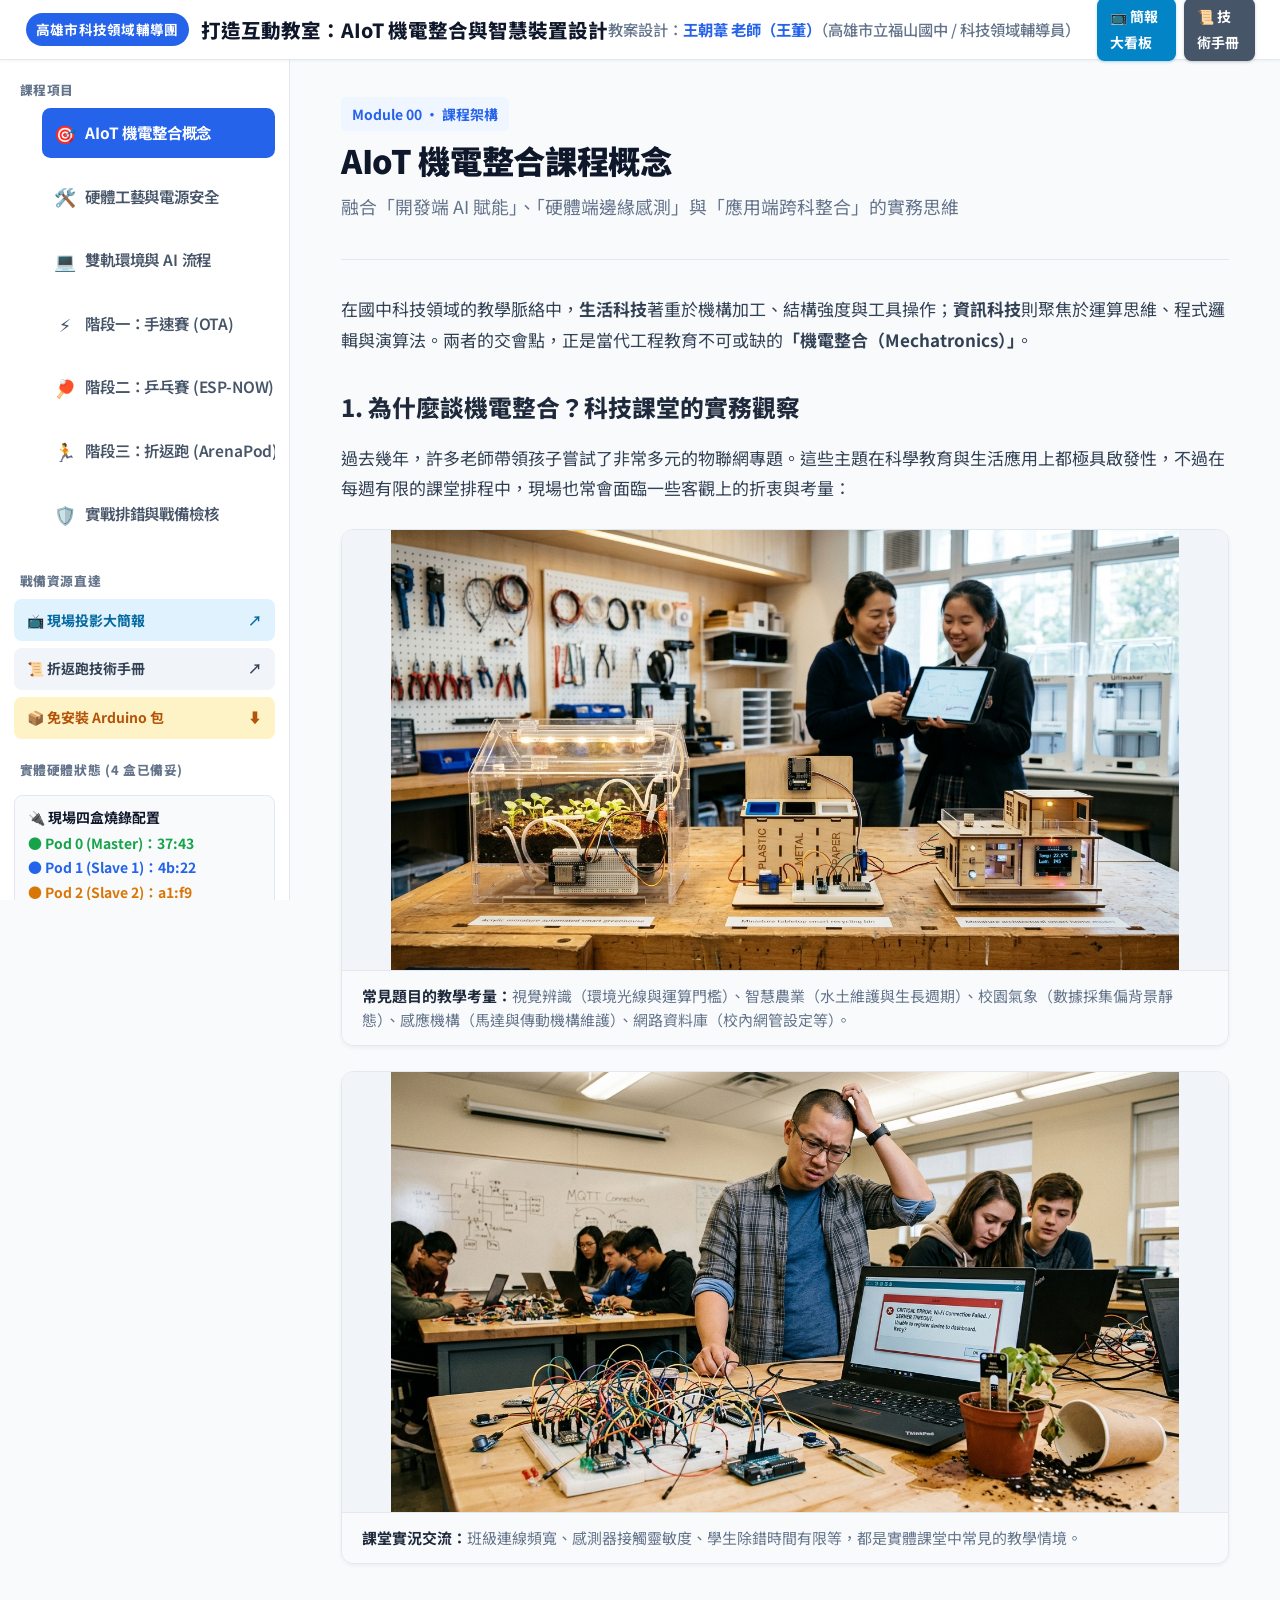
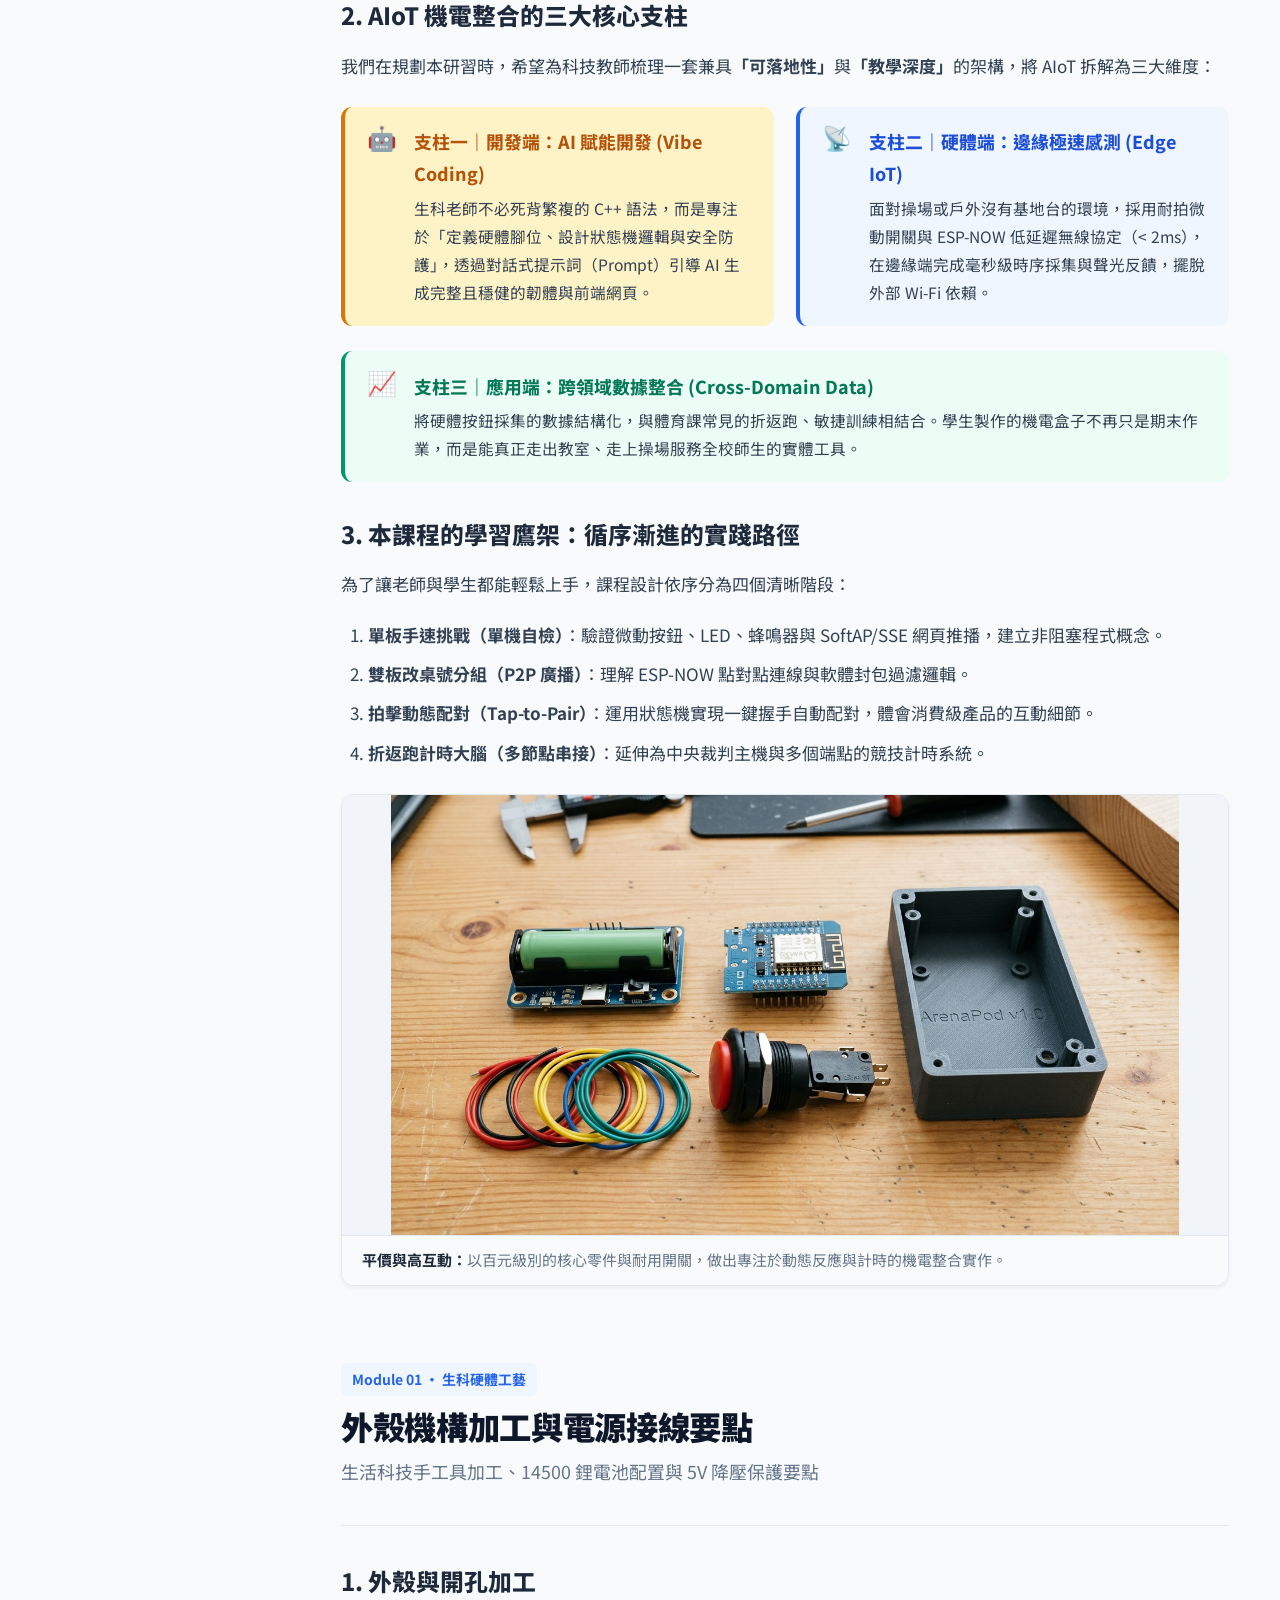
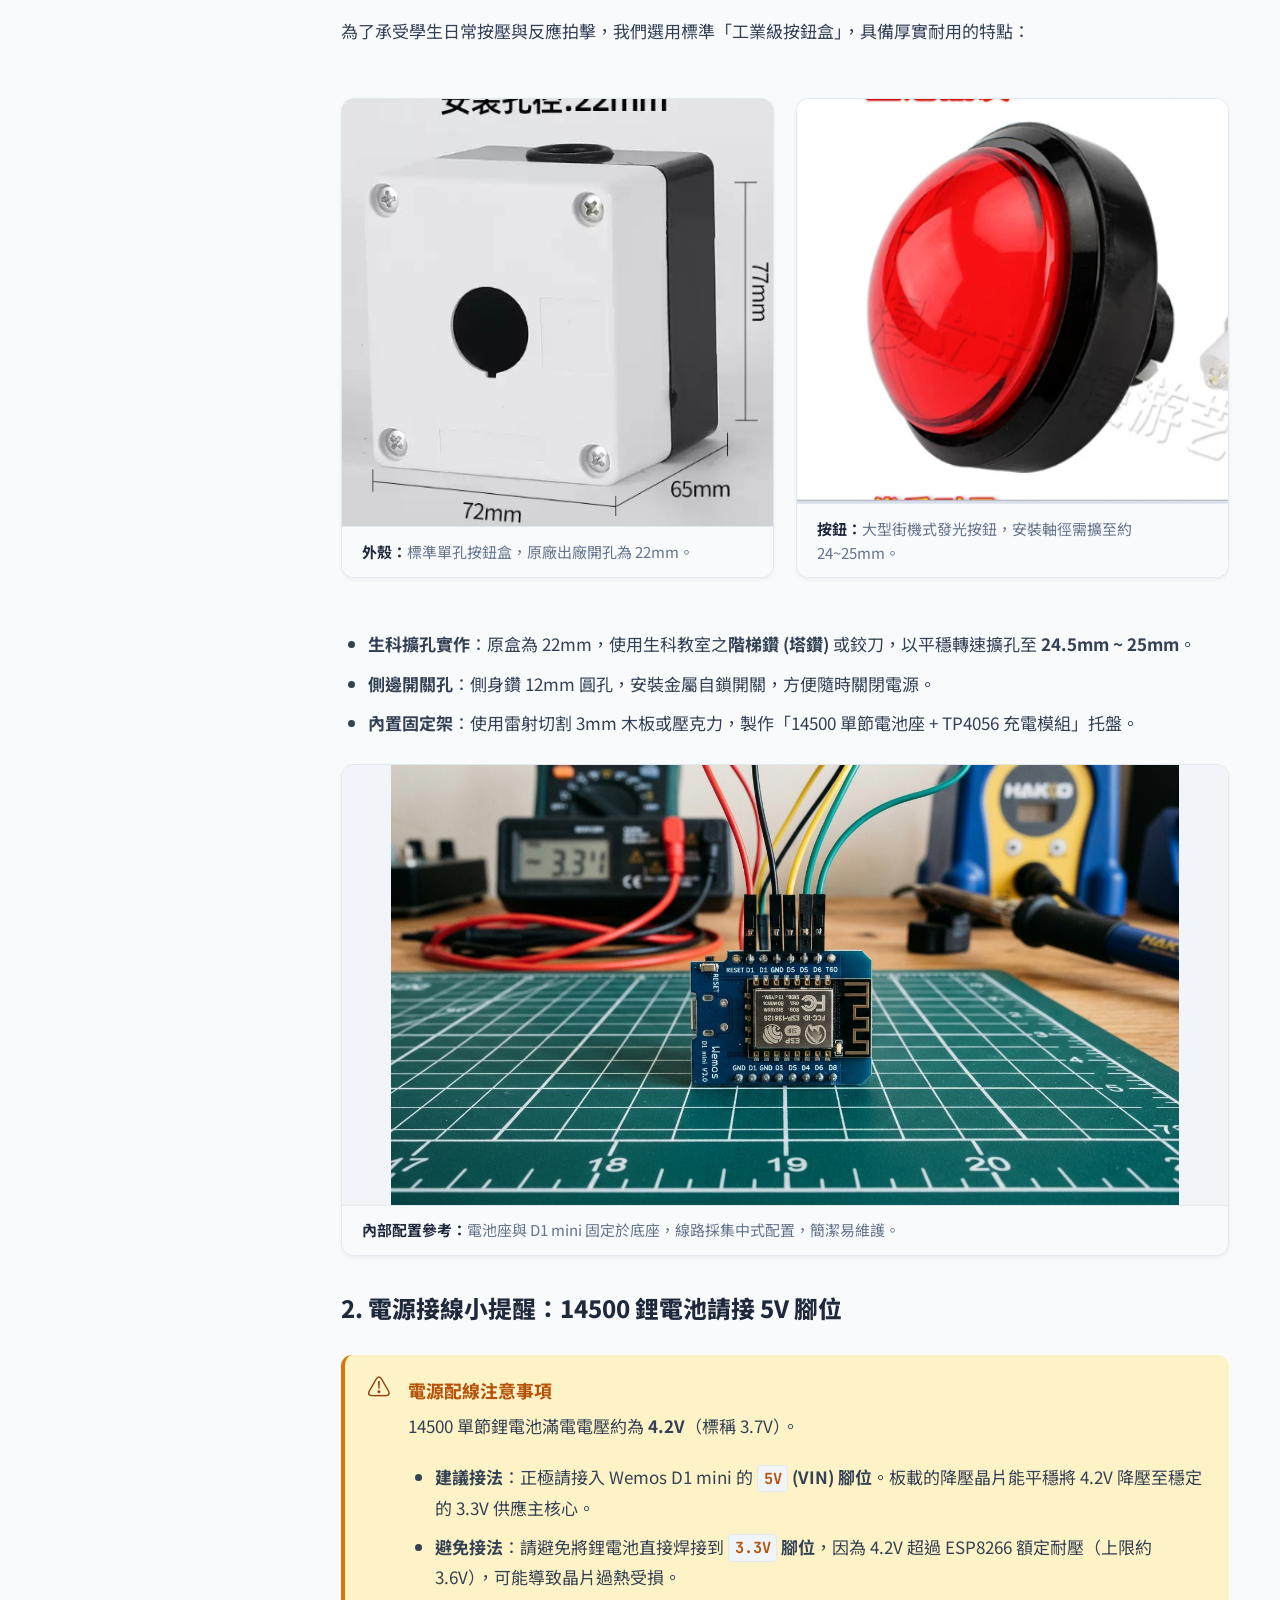
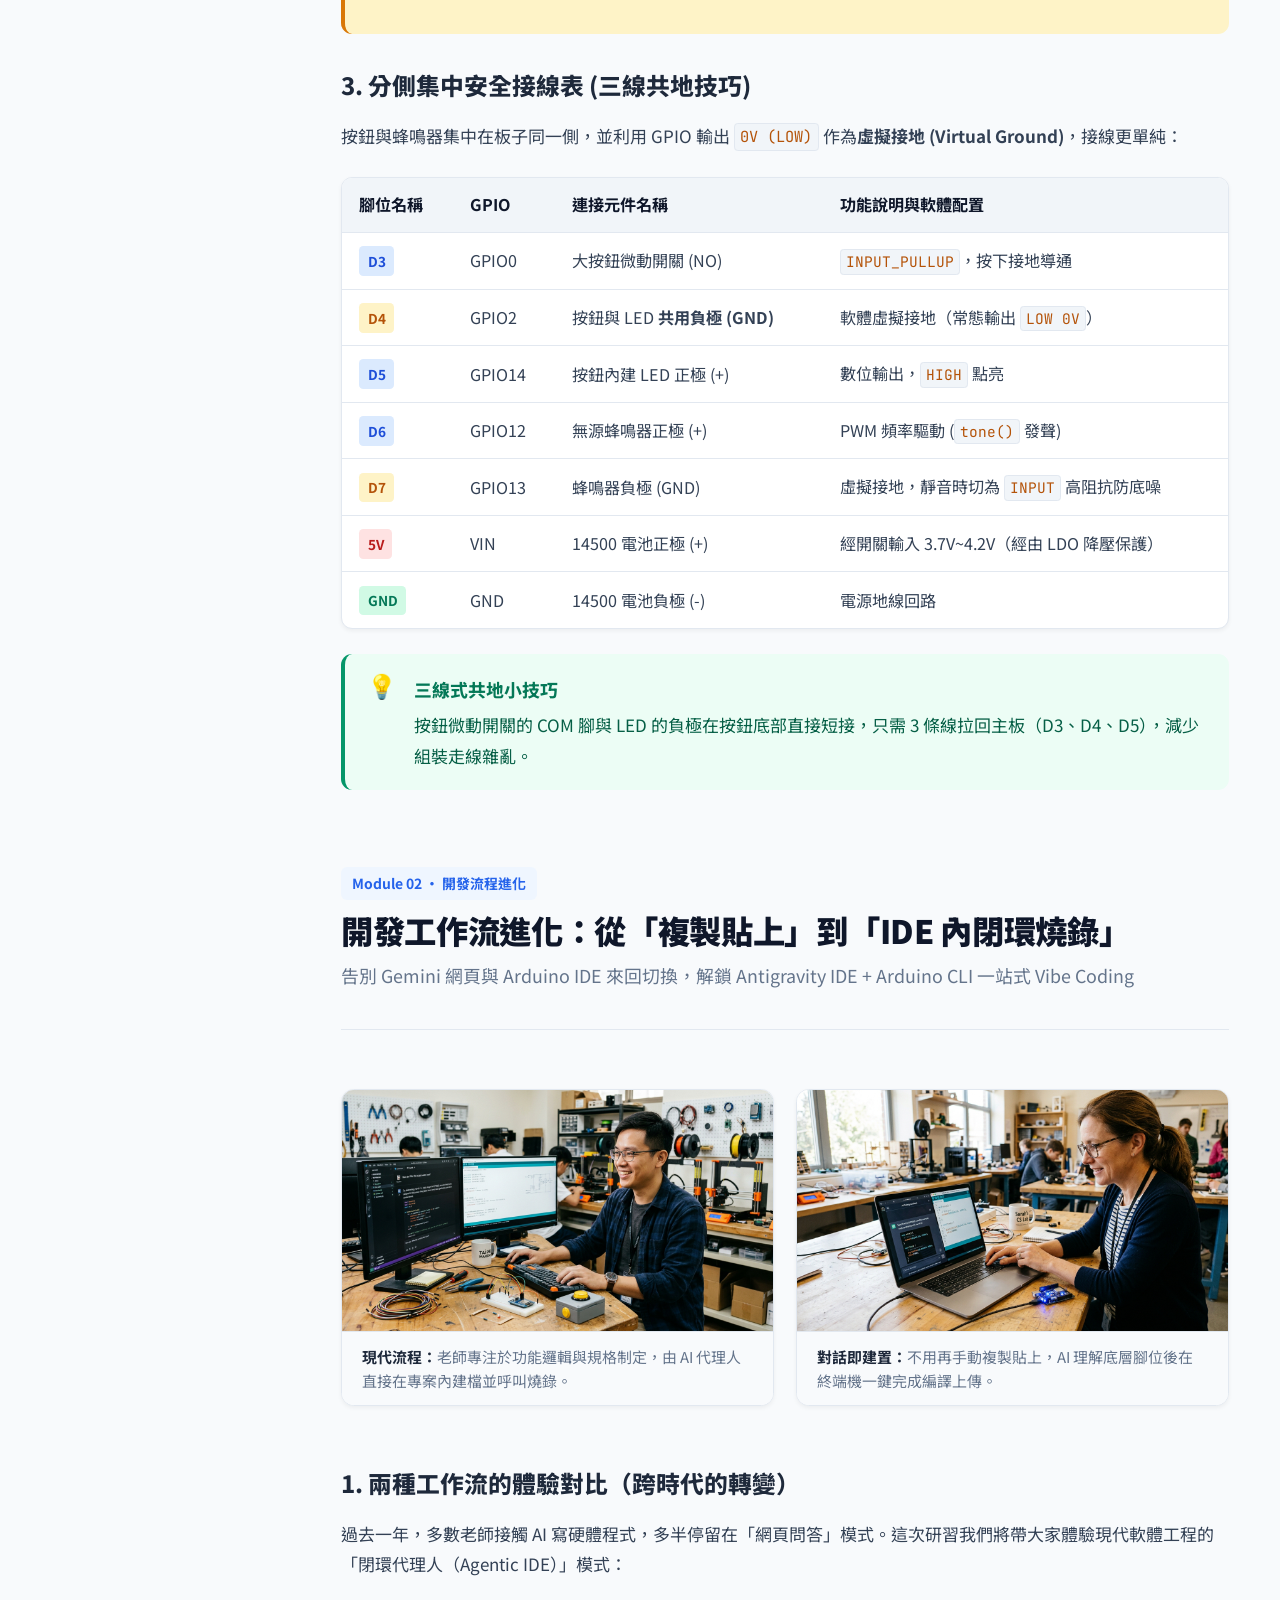
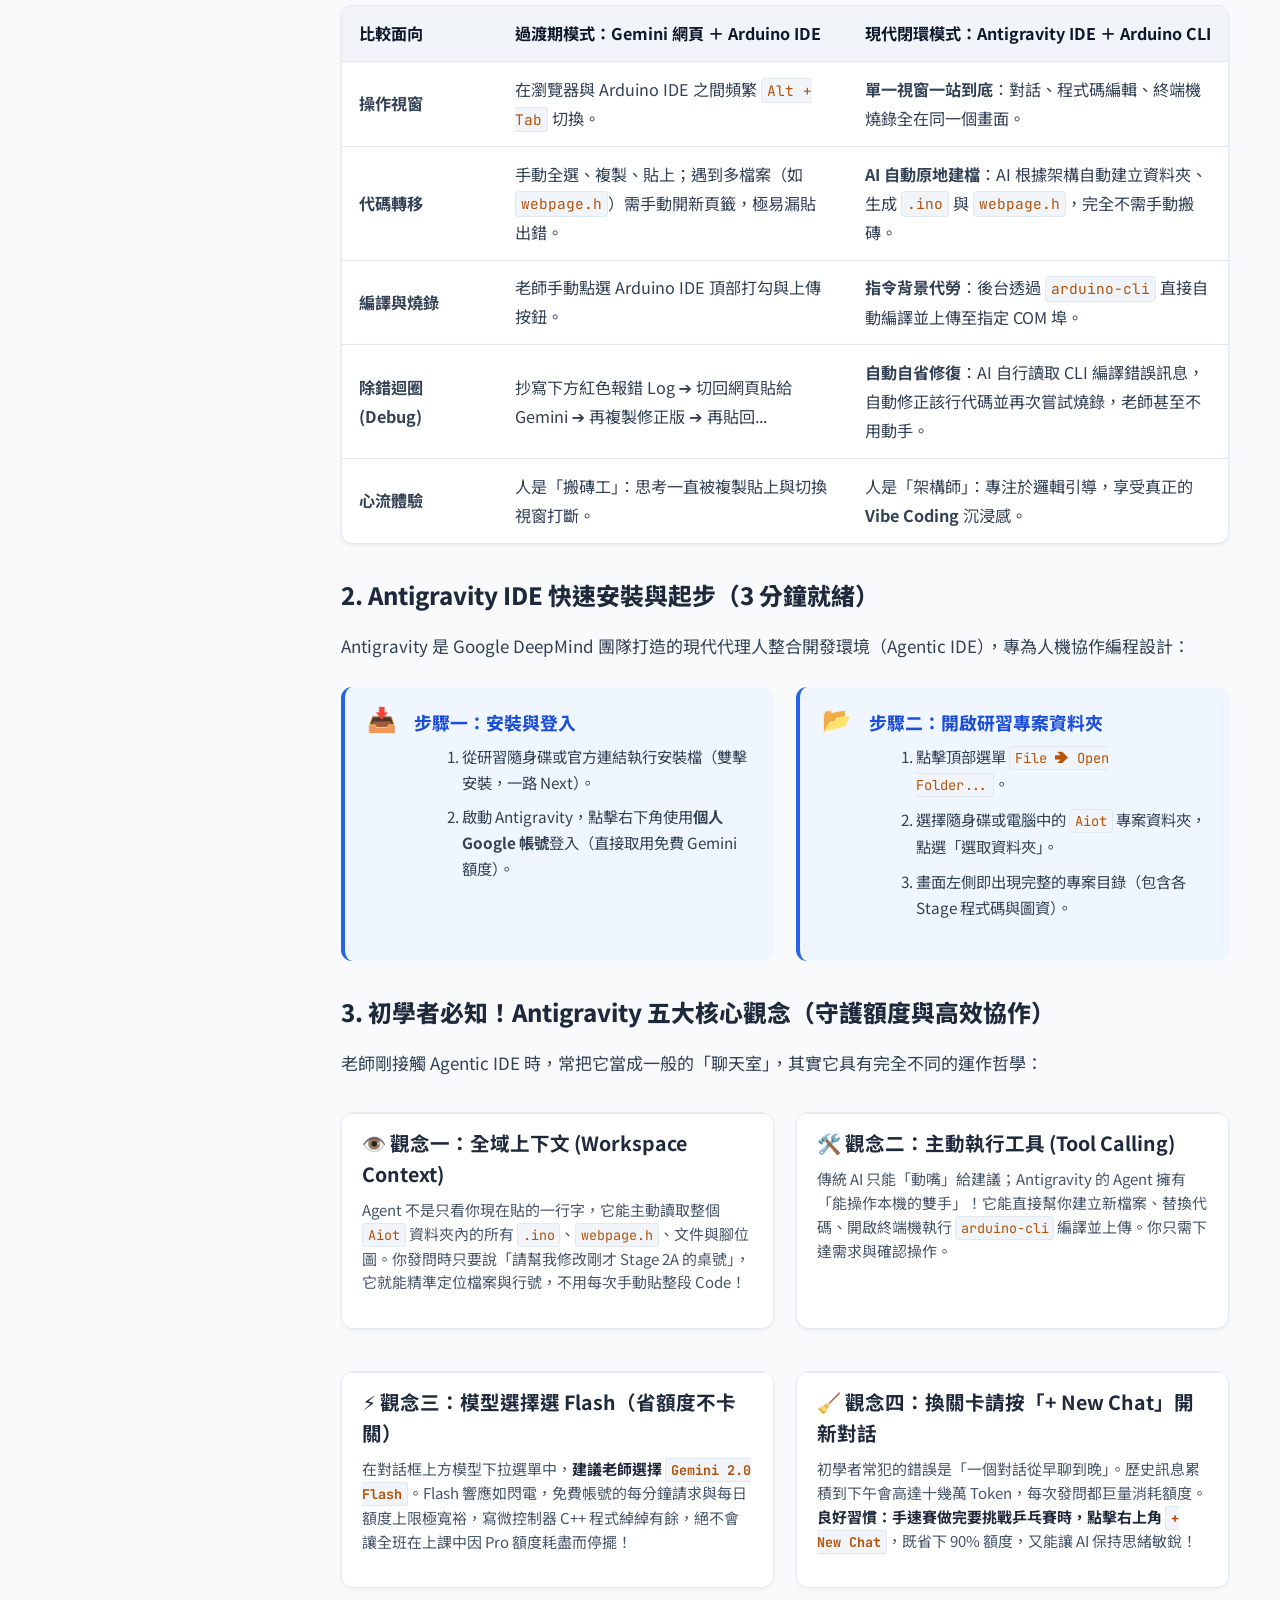
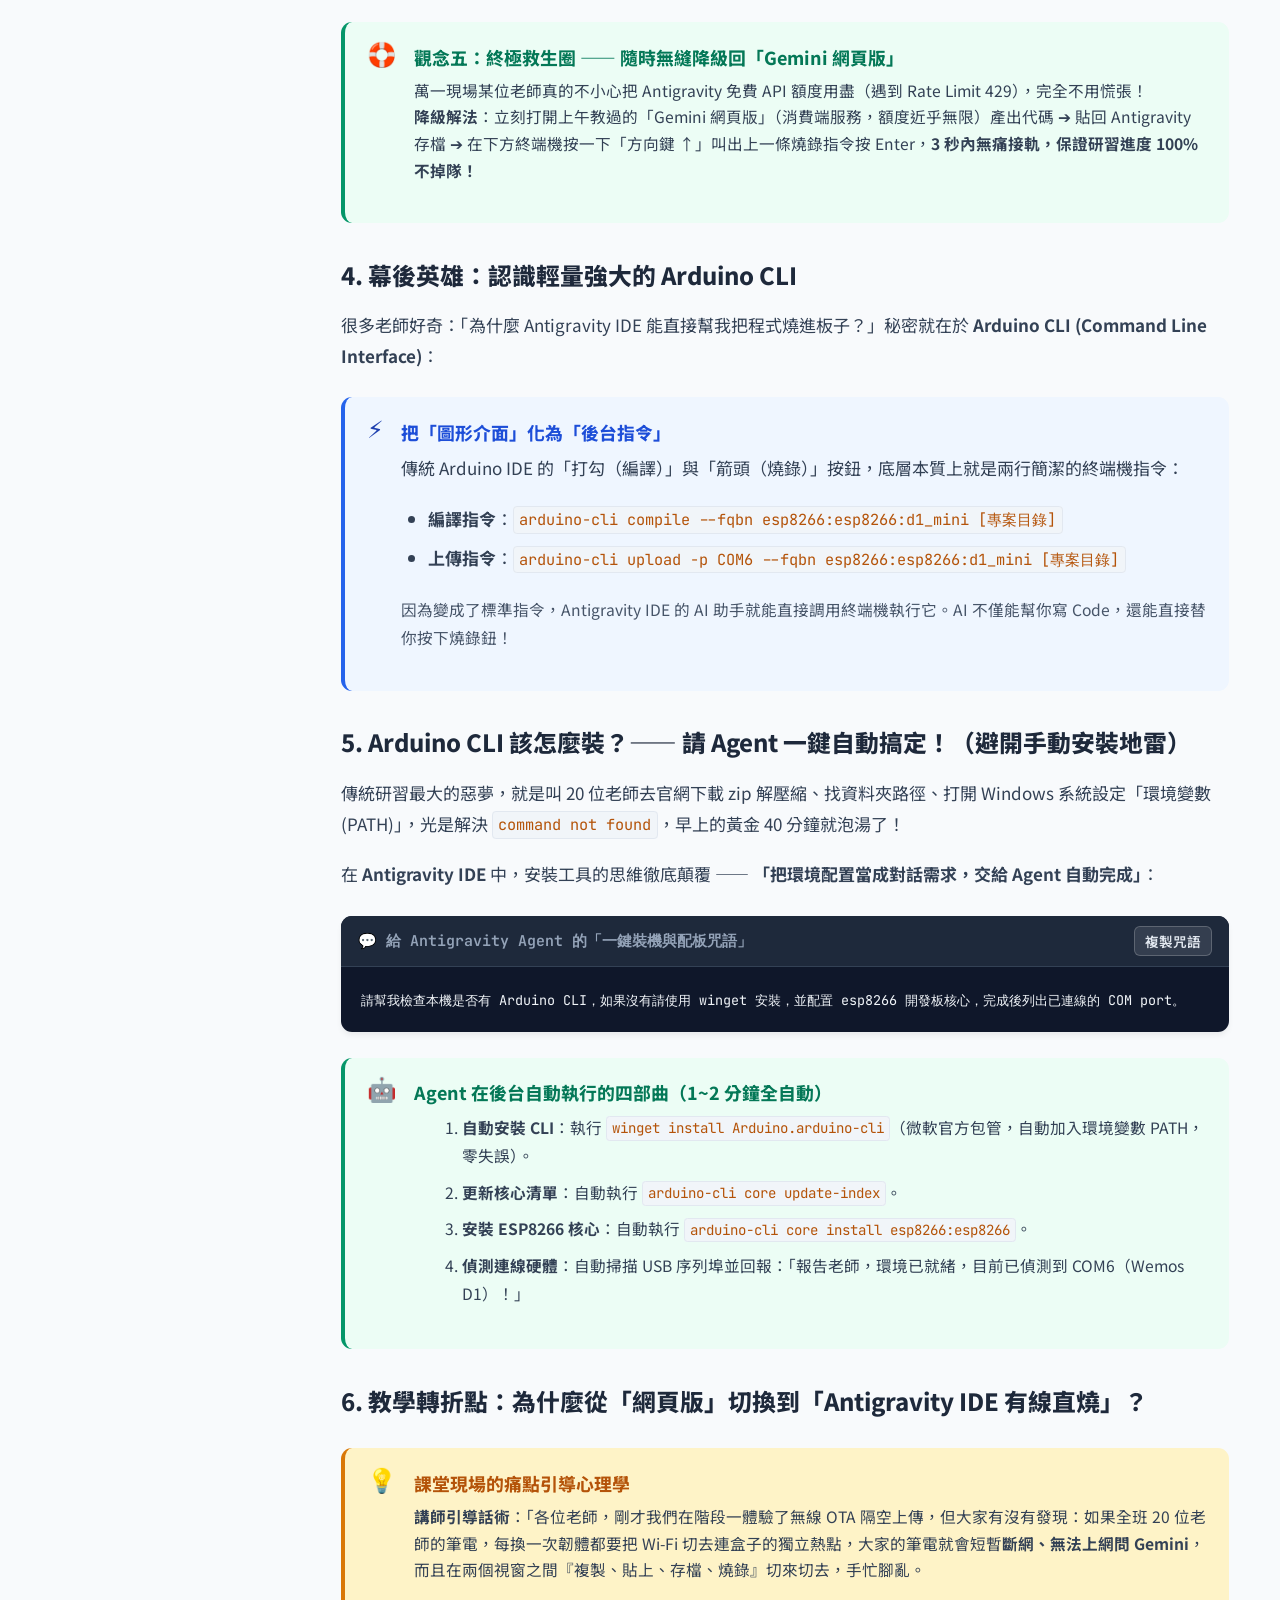
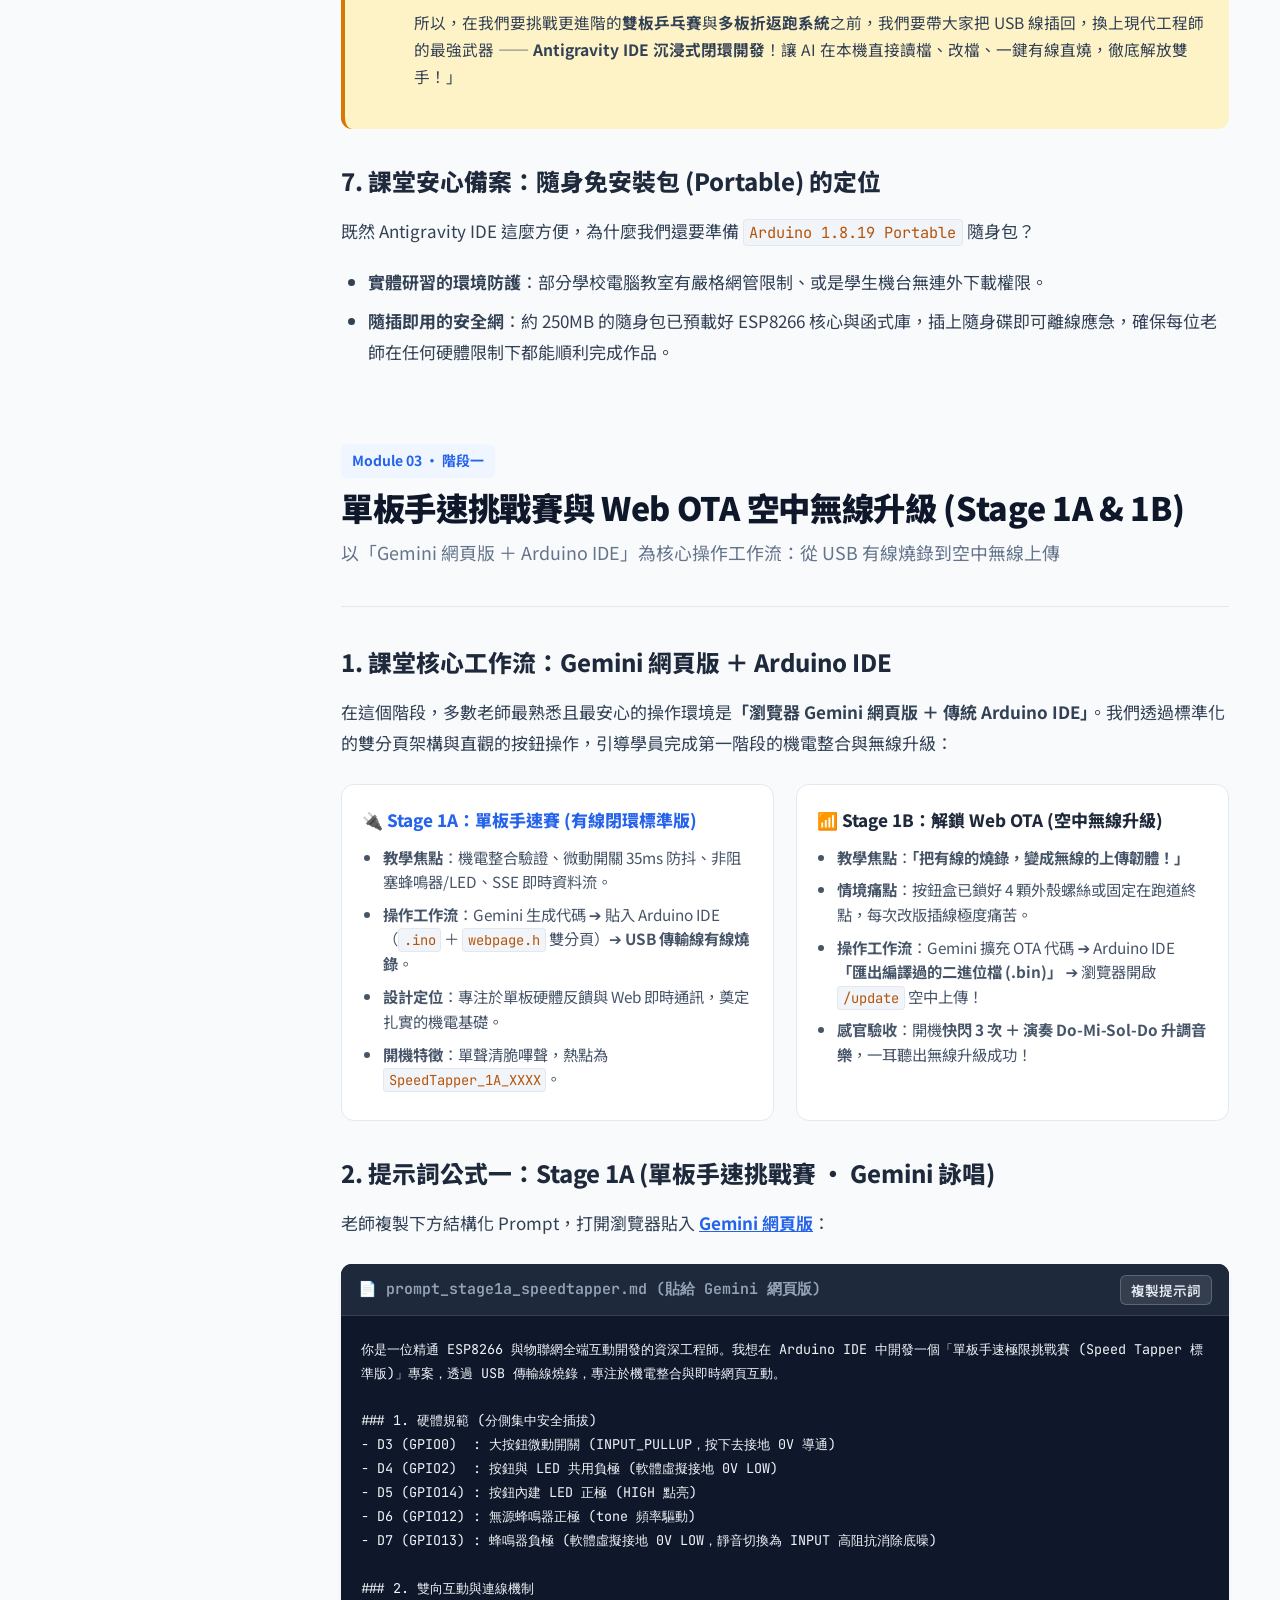
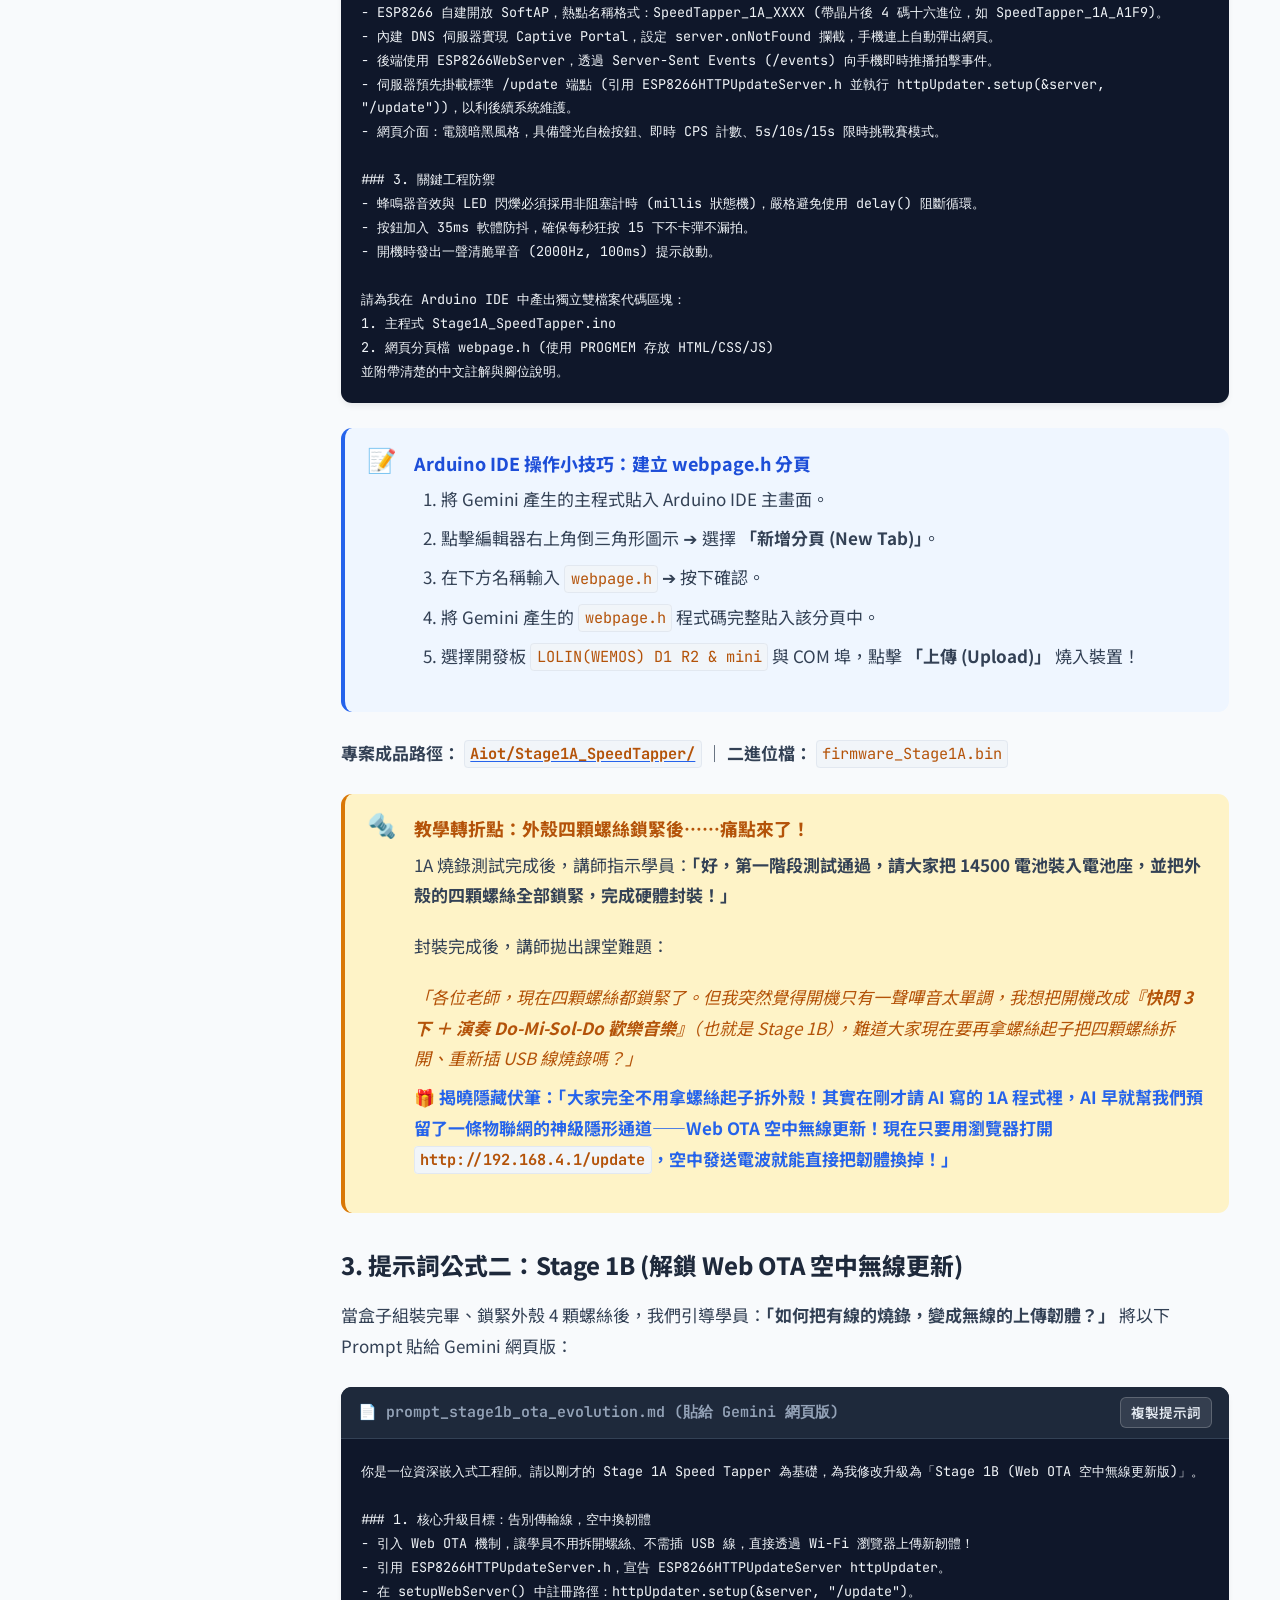
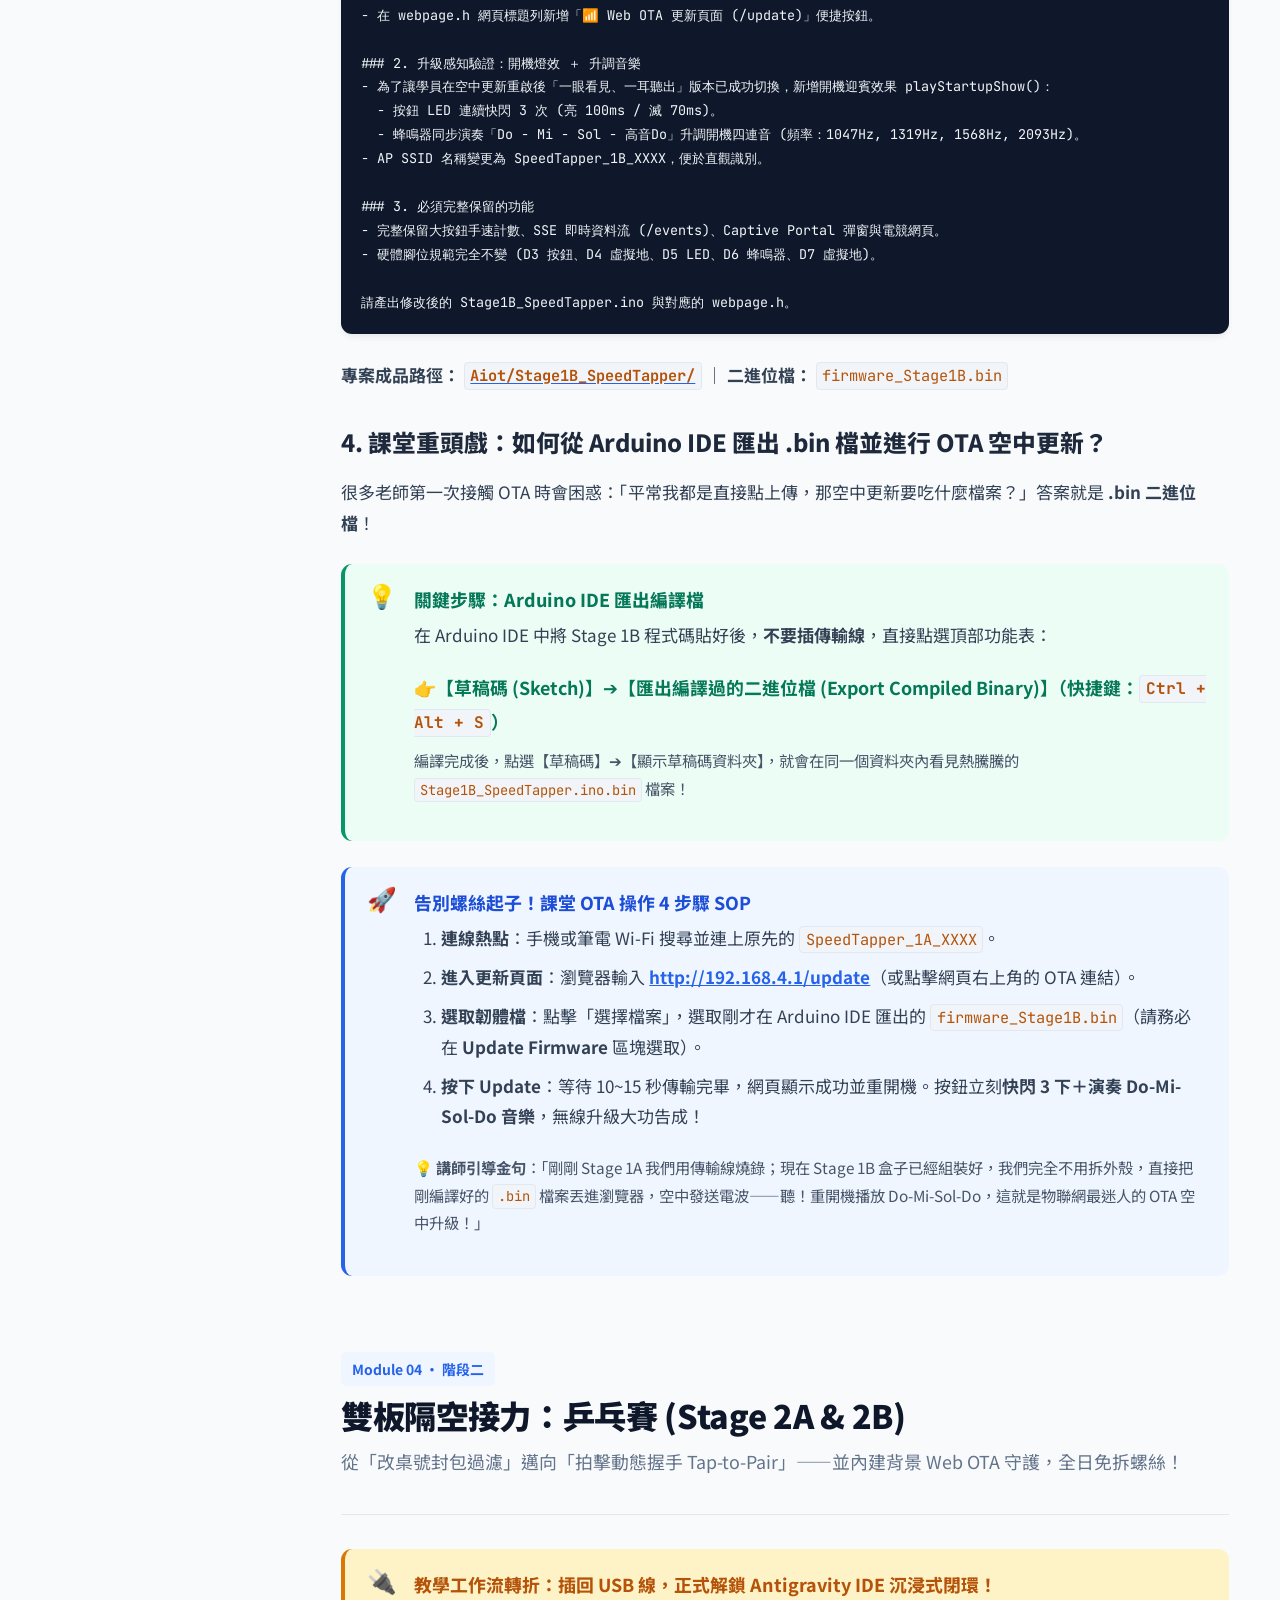
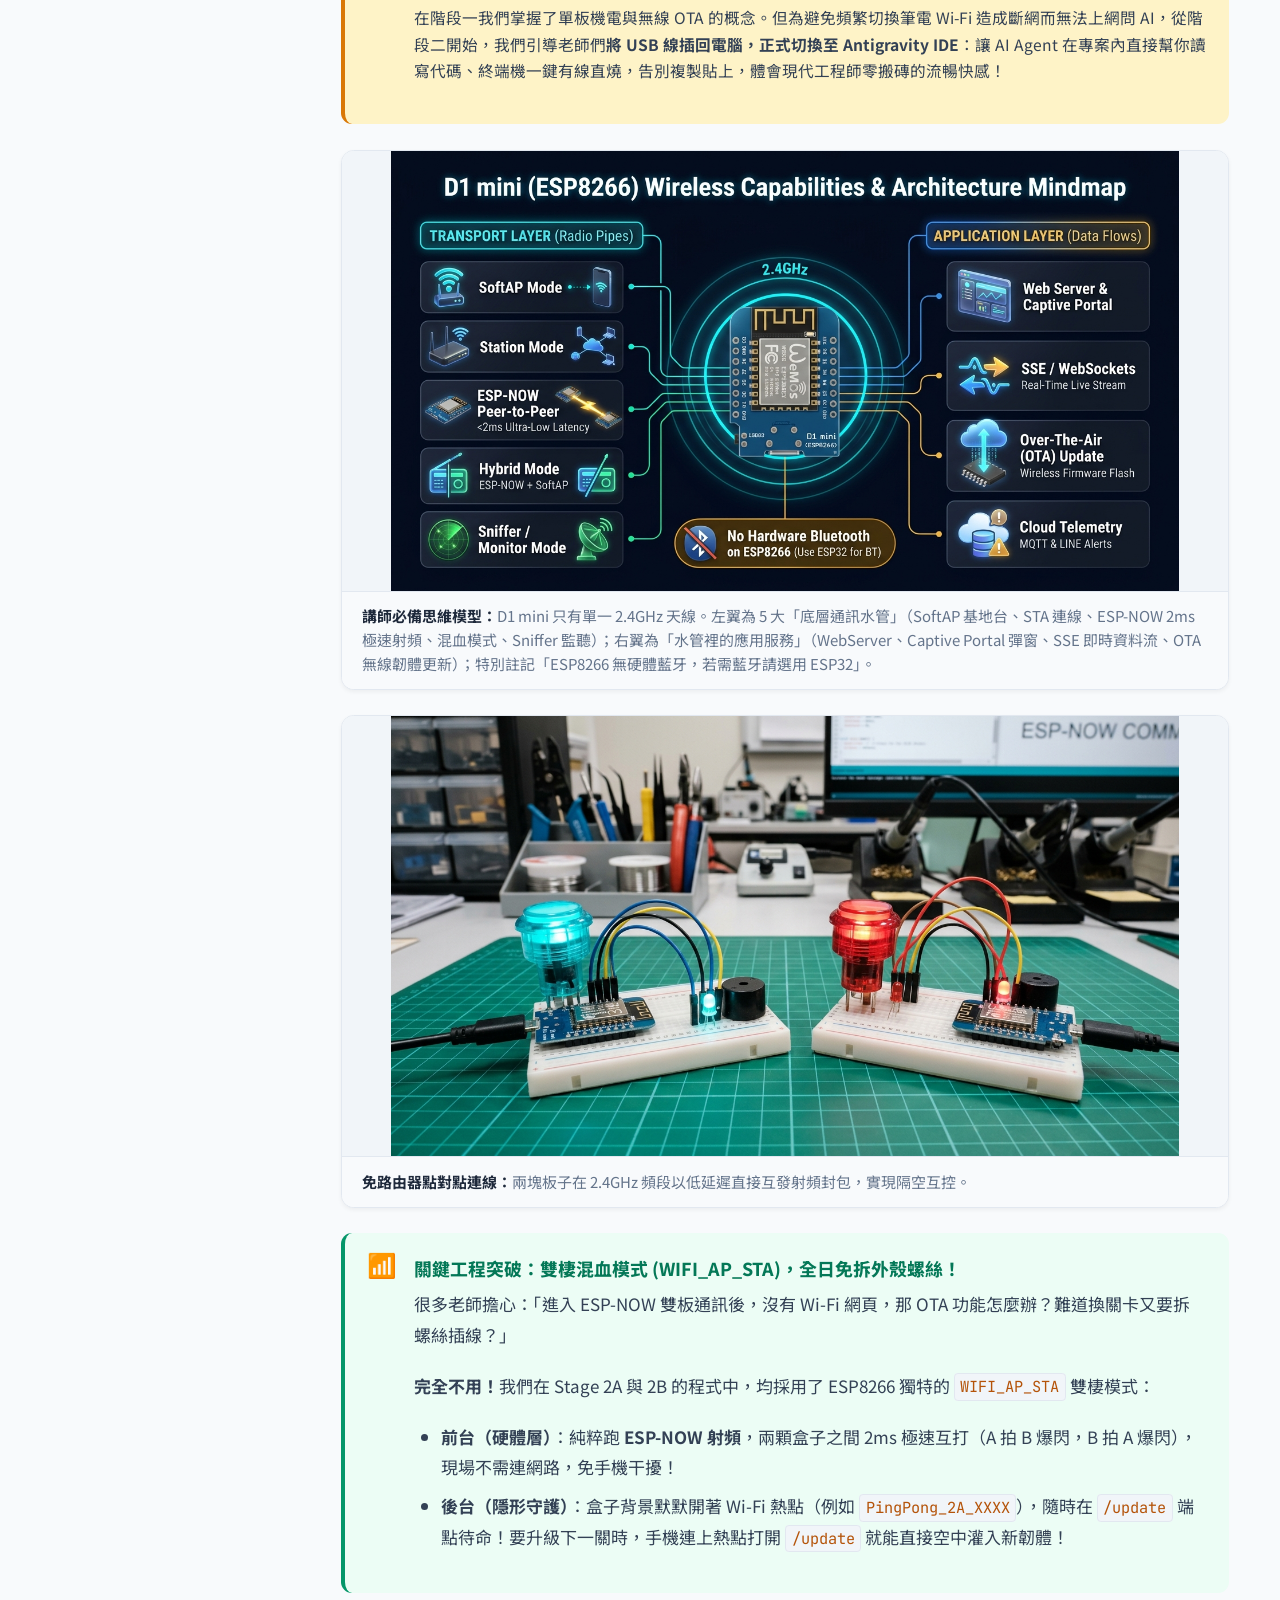
==== curriculum_guide.html @ 7dcfbd90 "feat: 打造互動教室 AIoT 智慧裝置設計全研習教案與 ArenaPod 體適能競技系統" ====
<!DOCTYPE html>
<html lang="zh-TW">

<head>
  <meta charset="UTF-8">
  <meta name="viewport" content="width=device-width, initial-scale=1.0">
  <title>打造互動教室：AIoT 機電整合與智慧裝置設計 —— 科技教師研習實作講義</title>
  <link rel="preconnect" href="https://fonts.googleapis.com">
  <link rel="preconnect" href="https://fonts.gstatic.com" crossorigin>
  <link
    href="https://fonts.googleapis.com/css2?family=Noto+Sans+TC:wght@400;500;700;900&family=JetBrains+Mono:wght@400;600;700&display=swap"
    rel="stylesheet">
  <style>
    :root {
      --primary: #2563eb;
      --primary-hover: #1d4ed8;
      --primary-light: #eff6ff;
      --accent: #d97706;
      --accent-light: #fef3c7;
      --danger: #dc2626;
      --danger-light: #fef2f2;
      --success: #059669;
      --success-light: #ecfdf5;
      --bg: #f8fafc;
      --sidebar-bg: #ffffff;
      --card-bg: #ffffff;
      --text: #1e293b;
      --text-muted: #64748b;
      --border: #e2e8f0;
      --code-bg: #0f172a;
      --code-text: #f1f5f9;
      --shadow: 0 2px 4px 0 rgb(0 0 0 / 0.05);
      --shadow-md: 0 4px 6px -1px rgb(0 0 0 / 0.07);
      --font-sans: 'Noto Sans TC', system-ui, -apple-system, sans-serif;
      --font-mono: 'JetBrains Mono', Consolas, monospace;
    }

    * {
      box-sizing: border-box;
      margin: 0;
      padding: 0;
    }

    html,
    body {
      width: 100%;
      overflow-x: hidden;
      /* 防止橫向溢出 */
      background-color: var(--bg);
      color: var(--text);
      font-family: var(--font-sans);
      line-height: 1.8;
      font-size: 17px;
      /* 舒適清晰，不壓迫 */
    }

    /* 頂部導覽列：永久置頂 */
    header {
      position: fixed;
      top: 0;
      left: 0;
      right: 0;
      height: 60px;
      z-index: 100;
      background: rgba(255, 255, 255, 0.98);
      backdrop-filter: blur(8px);
      border-bottom: 1px solid var(--border);
      display: flex;
      align-items: center;
      justify-content: space-between;
      padding: 0 1.5rem;
      box-shadow: 0 1px 3px rgba(0, 0, 0, 0.05);
    }

    .brand {
      display: flex;
      align-items: center;
      gap: 0.75rem;
    }

    .brand-badge {
      background: var(--primary);
      color: white;
      font-size: 0.8rem;
      font-weight: 700;
      padding: 0.25rem 0.6rem;
      border-radius: 9999px;
      letter-spacing: 0.02em;
      white-space: nowrap;
    }

    .brand-title {
      font-size: 1.15rem;
      font-weight: 800;
      color: #0f172a;
      white-space: nowrap;
    }

    .author-tag {
      font-size: 0.9rem;
      color: var(--text-muted);
      font-weight: 500;
      white-space: nowrap;
    }

    .author-tag strong {
      color: var(--primary);
    }

    /* 主架構版型：標準雙欄結構 */
    .layout-container {
      width: 100%;
      min-height: 100vh;
    }

    /* 左側側邊欄：加寬至 290px，精簡字距，薄型滾動條，文字不截斷不換行 */
    aside.sidebar {
      position: fixed;
      top: 60px;
      left: 0;
      bottom: 0;
      width: 290px;
      overflow-y: auto;
      background: var(--sidebar-bg);
      border-right: 1px solid var(--border);
      padding: 1.1rem 0.85rem;
      z-index: 90;
      scrollbar-width: thin;
      scrollbar-color: rgba(148, 163, 184, 0.4) transparent;
    }

    aside.sidebar::-webkit-scrollbar {
      width: 5px;
    }

    aside.sidebar::-webkit-scrollbar-track {
      background: transparent;
    }

    aside.sidebar::-webkit-scrollbar-thumb {
      background: rgba(148, 163, 184, 0.35);
      border-radius: 4px;
    }

    aside.sidebar::-webkit-scrollbar-thumb:hover {
      background: rgba(100, 116, 139, 0.6);
    }

    .sidebar-section-title {
      font-size: 0.75rem;
      font-weight: 800;
      text-transform: uppercase;
      letter-spacing: 0.05em;
      color: var(--text-muted);
      margin: 1.1rem 0 0.35rem 0.3rem;
    }

    .sidebar-section-title:first-child {
      margin-top: 0;
    }

    .nav-list {
      list-style: none;
      display: flex;
      flex-direction: column;
      gap: 0.25rem;
    }

    .nav-item a {
      display: flex;
      align-items: center;
      gap: 0.55rem;
      padding: 0.55rem 0.75rem;
      border-radius: 0.5rem;
      text-decoration: none;
      color: #475569;
      font-size: 0.91rem;
      font-weight: 600;
      transition: all 0.15s ease;
      white-space: nowrap;
      overflow: hidden;
      text-overflow: ellipsis;
      letter-spacing: -0.01em;
    }

    .nav-item a:hover {
      background-color: var(--primary-light);
      color: var(--primary);
    }

    .nav-item a.active {
      background: var(--primary);
      color: #ffffff;
      font-weight: 700;
    }

    .nav-icon {
      font-size: 1.05rem;
      width: 1.25rem;
      text-align: center;
      flex-shrink: 0;
    }

    .status-box {
      margin-top: 0.75rem;
      padding: 0.65rem 0.75rem;
      background: #f8fafc;
      border-radius: 0.5rem;
      border: 1px solid var(--border);
      font-size: 0.82rem;
      line-height: 1.5;
    }

    .status-title {
      font-weight: 700;
      color: #0f172a;
      margin-bottom: 0.3rem;
      font-size: 0.82rem;
    }

    .status-row {
      display: flex;
      align-items: center;
      gap: 0.4rem;
      white-space: nowrap;
      margin-bottom: 0.2rem;
    }

    /* 右側主文章區：依左欄寬度位移，獨立隨頁面捲動 */
    main.content-area {
      margin-left: 290px;
      margin-top: 60px;
      min-width: 0;
      /* 關鍵：阻止 flex 子項或圖片溢出 */
      padding: 2.2rem 3rem 6rem;
      max-width: 1200px;
    }

    section.content-module {
      margin-bottom: 4.5rem;
      scroll-margin-top: 80px;
    }

    .module-header {
      border-bottom: 1px solid var(--border);
      padding-bottom: 1rem;
      margin-bottom: 2rem;
    }

    .module-tag {
      display: inline-block;
      font-size: 0.82rem;
      font-weight: 700;
      color: var(--primary);
      background: var(--primary-light);
      padding: 0.25rem 0.65rem;
      border-radius: 0.35rem;
      margin-bottom: 0.5rem;
    }

    .module-title {
      font-size: 1.9rem;
      font-weight: 900;
      color: #0f172a;
      letter-spacing: -0.01em;
      line-height: 1.35;
    }

    .module-subtitle {
      font-size: 1.05rem;
      color: var(--text-muted);
      margin-top: 0.4rem;
    }

    /* 內文排版風格 */
    h3 {
      font-size: 1.4rem;
      font-weight: 800;
      color: #1e293b;
      margin: 1.8rem 0 0.8rem;
      display: flex;
      align-items: center;
      gap: 0.5rem;
    }

    h4 {
      font-size: 1.15rem;
      font-weight: 700;
      color: #334155;
      margin: 1.4rem 0 0.6rem;
    }

    p {
      margin-bottom: 1.2rem;
      color: #334155;
      line-height: 1.8;
    }

    ul,
    ol {
      margin-bottom: 1.3rem;
      padding-left: 1.6rem;
      color: #334155;
    }

    li {
      margin-bottom: 0.5rem;
    }

    /* 圖卡排版：圖與容器緊密收斂，防止橫向超出 */
    .figure-card {
      background: var(--card-bg);
      border: 1px solid var(--border);
      border-radius: 0.75rem;
      overflow: hidden;
      margin: 1.5rem 0;
      box-shadow: var(--shadow);
      max-width: 100%;
    }

    .figure-card img {
      width: 100%;
      max-width: 100%;
      height: auto;
      display: block;
      object-fit: contain;
      max-height: 440px;
      background: #f1f5f9;
    }

    .figure-caption {
      padding: 0.75rem 1.2rem;
      background: #f8fafc;
      border-top: 1px solid var(--border);
      font-size: 0.88rem;
      color: var(--text-muted);
      line-height: 1.6;
    }

    .figure-caption strong {
      color: var(--text);
    }

    /* 雙欄圖網格：自適應換行 */
    .grid-2 {
      display: grid;
      grid-template-columns: repeat(auto-fit, minmax(280px, 1fr));
      gap: 1.25rem;
      margin: 1.5rem 0;
      width: 100%;
    }

    /* 提示訊息框 */
    .callout {
      border-radius: 0.65rem;
      padding: 1.1rem 1.3rem;
      margin: 1.5rem 0;
      display: flex;
      gap: 1rem;
      align-items: flex-start;
      border-left: 4px solid;
      max-width: 100%;
    }

    .callout-icon {
      font-size: 1.4rem;
      line-height: 1;
      flex-shrink: 0;
    }

    .callout-body {
      flex: 1;
      min-width: 0;
    }

    .callout-title {
      font-weight: 750;
      font-size: 1.05rem;
      margin-bottom: 0.3rem;
    }

    .callout-danger {
      background: var(--danger-light);
      border-color: var(--danger);
      color: #991b1b;
    }

    .callout-danger .callout-title {
      color: #b91c1c;
    }

    .callout-warning {
      background: var(--accent-light);
      border-color: var(--accent);
      color: #92400e;
    }

    .callout-warning .callout-title {
      color: #b45309;
    }

    .callout-info {
      background: var(--primary-light);
      border-color: var(--primary);
      color: #1e40af;
    }

    .callout-info .callout-title {
      color: #1d4ed8;
    }

    .callout-success {
      background: var(--success-light);
      border-color: var(--success);
      color: #065f46;
    }

    .callout-success .callout-title {
      color: #047857;
    }

    /* 表格：容器自帶滾動與邊框限制 */
    .table-container {
      width: 100%;
      max-width: 100%;
      overflow-x: auto;
      margin: 1.5rem 0;
      border-radius: 0.65rem;
      border: 1px solid var(--border);
      background: #ffffff;
      box-shadow: var(--shadow);
    }

    table {
      width: 100%;
      border-collapse: collapse;
      text-align: left;
      font-size: 0.95rem;
    }

    th {
      background: #f1f5f9;
      color: #0f172a;
      font-weight: 700;
      padding: 0.75rem 1rem;
      border-bottom: 1px solid var(--border);
      white-space: nowrap;
    }

    td {
      padding: 0.75rem 1rem;
      border-bottom: 1px solid var(--border);
      color: #334155;
    }

    tr:last-child td {
      border-bottom: none;
    }

    tr:hover td {
      background: #f8fafc;
    }

    /* 程式碼卡片：pre 自動換行防爆框 */
    .code-card {
      background: var(--code-bg);
      border-radius: 0.65rem;
      overflow: hidden;
      margin: 1.5rem 0;
      max-width: 100%;
      box-shadow: var(--shadow-md);
    }

    .code-header {
      background: #1e293b;
      padding: 0.6rem 1rem;
      display: flex;
      align-items: center;
      justify-content: space-between;
      border-bottom: 1px solid #334155;
    }

    .code-title {
      font-family: var(--font-mono);
      font-size: 0.88rem;
      color: #94a3b8;
      font-weight: 600;
      display: flex;
      align-items: center;
      gap: 0.4rem;
    }

    .copy-btn {
      background: rgba(255, 255, 255, 0.1);
      border: 1px solid rgba(255, 255, 255, 0.2);
      color: #e2e8f0;
      font-size: 0.8rem;
      padding: 0.25rem 0.6rem;
      border-radius: 0.35rem;
      cursor: pointer;
      font-family: var(--font-sans);
      font-weight: 600;
      transition: all 0.15s;
    }

    .copy-btn:hover {
      background: var(--primary);
      border-color: var(--primary);
    }

    pre {
      padding: 1.2rem;
      max-width: 100%;
      overflow-x: auto;
      white-space: pre-wrap;
      /* 關鍵：提示詞長文本自動換行，不撐破版面 */
      word-break: break-word;
      /* 長單詞自動折行 */
      font-family: var(--font-mono);
      font-size: 0.88rem;
      line-height: 1.6;
      color: var(--code-text);
    }

    code {
      font-family: var(--font-mono);
      font-size: 0.9em;
      background: #f1f5f9;
      color: #b45309;
      padding: 0.15em 0.35em;
      border-radius: 0.25em;
      border: 1px solid #e2e8f0;
    }

    pre code {
      background: transparent;
      color: inherit;
      padding: 0;
      border: none;
    }

    .badge {
      display: inline-block;
      padding: 0.15rem 0.5rem;
      border-radius: 0.25rem;
      font-size: 0.8rem;
      font-weight: 700;
      margin-right: 0.3rem;
    }

    .badge-primary {
      background: #dbeafe;
      color: #1d4ed8;
    }

    .badge-warning {
      background: #fef3c7;
      color: #b45309;
    }

    .badge-success {
      background: #d1fae5;
      color: #047857;
    }

    .badge-danger {
      background: #fee2e2;
      color: #b91c1c;
    }

    footer {
      margin-left: 290px;
      border-top: 1px solid var(--border);
      background: #ffffff;
      padding: 2rem;
      text-align: center;
      color: var(--text-muted);
      font-size: 0.92rem;
    }

    /* 螢幕拖拉縮小或視窗切半時，左側選單依然永久存在（絕不消失，維持雙欄） */
    @media (max-width: 1024px) {
      aside.sidebar {
        width: 230px;
        padding: 1rem 0.5rem;
      }

      .nav-item a {
        font-size: 0.83rem;
        padding: 0.45rem 0.5rem;
        gap: 0.35rem;
      }

      main.content-area {
        margin-left: 230px;
        padding: 1.5rem 1.8rem 4rem;
      }

      footer {
        margin-left: 230px;
      }

      .brand-title {
        font-size: 1rem;
      }

      .brand-badge {
        font-size: 0.72rem;
      }

      .author-tag {
        font-size: 0.78rem;
      }
    }

    @media (max-width: 680px) {
      header {
        padding: 0 0.8rem;
      }

      .brand-badge,
      .author-tag {
        display: none;
        /* 超窄螢幕只留大標題，釋放頂部空間 */
      }

      aside.sidebar {
        width: 58px;
        padding: 0.8rem 0.25rem;
      }

      .sidebar-section-title,
      .status-box {
        display: none;
      }

      .nav-item a {
        justify-content: center;
        padding: 0.6rem 0;
        font-size: 0;
        /* 隱藏文字，只留圖標快捷按鈕 */
      }

      .nav-icon {
        font-size: 1.35rem;
        width: auto;
      }

      main.content-area {
        margin-left: 58px;
        padding: 1.2rem 1rem 3rem;
      }

      footer {
        margin-left: 58px;
        padding: 1.5rem 1rem;
      }
    }
  </style>
</head>

<body>

  <!-- 頂部導覽列 -->
  <header>
    <div class="brand">
      <span class="brand-badge">高雄市科技領域輔導團</span>
      <h1 class="brand-title">打造互動教室：AIoT 機電整合與智慧裝置設計</h1>
    </div>
    <div style="display: flex; align-items: center; gap: 1rem;">
      <div class="author-tag">
        教案設計：<strong>王朝葦 老師（王董）</strong>（高雄市立福山國中 / 科技領域輔導員）
      </div>
      <div style="display: flex; gap: 0.5rem;">
        <a href="workshop_presentation.html" target="_blank" style="display: inline-flex; align-items: center; gap: 0.35rem; background: #0284c7; color: #fff; font-size: 0.82rem; font-weight: 700; padding: 0.35rem 0.75rem; border-radius: 0.45rem; text-decoration: none; box-shadow: 0 1px 3px rgba(2,132,199,0.3); transition: all 0.15s ease;">
          <span>📺 簡報大看板</span>
        </a>
        <a href="折返跑.md" target="_blank" style="display: inline-flex; align-items: center; gap: 0.35rem; background: #475569; color: #fff; font-size: 0.82rem; font-weight: 700; padding: 0.35rem 0.75rem; border-radius: 0.45rem; text-decoration: none; box-shadow: 0 1px 3px rgba(71,85,105,0.3); transition: all 0.15s ease;">
          <span>📜 技術手冊</span>
        </a>
      </div>
    </div>
  </header>

  <div class="layout-container">

    <!-- 左側邊欄：課程單元項目 (寬度加寬至 290px，文字一覽無遺不截斷) -->
    <aside class="sidebar">
      <div class="sidebar-section-title">課程項目</div>
      <ul class="nav-list">
        <li class="nav-item"><a href="#module-vision" class="active"><span class="nav-icon">🎯</span>AIoT 機電整合概念</a></li>
        <li class="nav-item"><a href="#module-hardware"><span class="nav-icon">🛠️</span>硬體工藝與電源安全</a></li>
        <li class="nav-item"><a href="#module-environment"><span class="nav-icon">💻</span>雙軌環境與 AI 流程</a></li>
        <li class="nav-item"><a href="#module-stage1"><span class="nav-icon">⚡</span>階段一：手速賽 (OTA)</a></li>
        <li class="nav-item"><a href="#module-stage2"><span class="nav-icon">🏓</span>階段二：乒乓賽 (ESP-NOW)</a></li>
        <li class="nav-item"><a href="#module-future"><span class="nav-icon">🏃</span>階段三：折返跑 (ArenaPod)</a></li>
        <li class="nav-item"><a href="#module-troubleshooting"><span class="nav-icon">🛡️</span>實戰排錯與戰備檢核</a></li>
      </ul>

      <div class="sidebar-section-title">戰備資源直達</div>
      <div style="display: flex; flex-direction: column; gap: 0.4rem; margin-bottom: 1.2rem;">
        <a href="workshop_presentation.html" target="_blank" style="display: flex; align-items: center; justify-content: space-between; padding: 0.5rem 0.75rem; background: #e0f2fe; color: #0369a1; border-radius: 0.45rem; text-decoration: none; font-size: 0.82rem; font-weight: 700;">
          <span>📺 現場投影大簡報</span><span>↗</span>
        </a>
        <a href="折返跑.md" target="_blank" style="display: flex; align-items: center; justify-content: space-between; padding: 0.5rem 0.75rem; background: #f1f5f9; color: #334155; border-radius: 0.45rem; text-decoration: none; font-size: 0.82rem; font-weight: 700;">
          <span>📜 折返跑技術手冊</span><span>↗</span>
        </a>
        <a href="Arduino-1.8.19-Portable-ESP8266.zip" download style="display: flex; align-items: center; justify-content: space-between; padding: 0.5rem 0.75rem; background: #fef3c7; color: #b45309; border-radius: 0.45rem; text-decoration: none; font-size: 0.82rem; font-weight: 700;">
          <span>📦 免安裝 Arduino 包</span><span>⬇</span>
        </a>
      </div>

      <div class="sidebar-section-title">實體硬體狀態 (4 盒已備妥)</div>
      <div class="status-box">
        <div class="status-title">🔌 現場四盒燒錄配置</div>
        <div class="status-row" style="color: #16a34a; font-weight: 700;">● Pod 0 (Master)：37:43</div>
        <div class="status-row" style="color: #2563eb; font-weight: 700;">● Pod 1 (Slave 1)：4b:22</div>
        <div class="status-row" style="color: #d97706; font-weight: 700;">● Pod 2 (Slave 2)：a1:f9</div>
        <div class="status-row" style="color: #7c3aed; font-weight: 700;">● Pod 3 (Slave 3)：a0:c8</div>
        <div style="margin-top: 0.4rem; color: #64748b; font-size: 0.75rem; line-height: 1.4;">
          已燒錄 <strong>Stage 3B 四點星狀闖關跑</strong><br>
          熱點：<code>ArenaPod_Master_3743</code><br>
          （備案：隨時可切換 Stage 3A 雙板通用版）
        </div>
      </div>
    </aside>

    <!-- 右側大區域：課程核心內容 (min-width: 0 防止橫向撐破) -->
    <main class="content-area">

      <!-- 單元 0：AIoT 機電整合課程概念 -->
      <section id="module-vision" class="content-module">
        <div class="module-header">
          <span class="module-tag">Module 00 · 課程架構</span>
          <h2 class="module-title">AIoT 機電整合課程概念</h2>
          <p class="module-subtitle">融合「開發端 AI 賦能」、「硬體端邊緣感測」與「應用端跨科整合」的實務思維</p>
        </div>

        <p>
          在國中科技領域的教學脈絡中，<strong>生活科技</strong>著重於機構加工、結構強度與工具操作；<strong>資訊科技</strong>則聚焦於運算思維、程式邏輯與演算法。兩者的交會點，正是當代工程教育不可或缺的<strong>「機電整合（Mechatronics）」</strong>。
        </p>

        <h3>1. 為什麼談機電整合？科技課堂的實務觀察</h3>
        <p>過去幾年，許多老師帶領孩子嘗試了非常多元的物聯網專題。這些主題在科學教育與生活應用上都極具啟發性，不過在每週有限的課堂排程中，現場也常會面臨一些客觀上的折衷與考量：</p>

        <div class="figure-card">
          <img src="images/slide_common_aiot_projects.jpg" alt="常見 AIoT 專題實務考量">
          <div class="figure-caption">
            <strong>常見題目的教學考量：</strong>視覺辨識（環境光線與運算門檻）、智慧農業（水土維護與生長週期）、校園氣象（數據採集偏背景靜態）、感應機構（馬達與傳動機構維護）、網路資料庫（校內網管設定等）。
          </div>
        </div>

        <div class="figure-card">
          <img src="images/slide_aiot_classroom_pain.jpg" alt="科技教師課堂現場實務交流">
          <div class="figure-caption">
            <strong>課堂實況交流：</strong>班級連線頻寬、感測器接觸靈敏度、學生除錯時間有限等，都是實體課堂中常見的教學情境。
          </div>
        </div>

        <h3>2. AIoT 機電整合的三大核心支柱</h3>
        <p>我們在規劃本研習時，希望為科技教師梳理一套兼具<strong>「可落地性」</strong>與<strong>「教學深度」</strong>的架構，將 AIoT 拆解為三大維度：</p>

        <div class="grid-2">
          <div class="callout callout-warning" style="margin: 0;">
            <div class="callout-icon">🤖</div>
            <div class="callout-body">
              <div class="callout-title">支柱一｜開發端：AI 賦能開發 (Vibe Coding)</div>
              <p style="font-size: 0.92rem; margin-bottom: 0;">生科老師不必死背繁複的 C++
                語法，而是專注於「定義硬體腳位、設計狀態機邏輯與安全防護」，透過對話式提示詞（Prompt）引導 AI 生成完整且穩健的韌體與前端網頁。</p>
            </div>
          </div>
          <div class="callout callout-info" style="margin: 0;">
            <div class="callout-icon">📡</div>
            <div class="callout-body">
              <div class="callout-title">支柱二｜硬體端：邊緣極速感測 (Edge IoT)</div>
              <p style="font-size: 0.92rem; margin-bottom: 0;">面對操場或戶外沒有基地台的環境，採用耐拍微動開關與 ESP-NOW 低延遲無線協定（<
                  2ms），在邊緣端完成毫秒級時序採集與聲光反饋，擺脫外部 Wi-Fi 依賴。</p>
            </div>
          </div>
        </div>

        <div class="callout callout-success">
          <div class="callout-icon">📈</div>
          <div class="callout-body">
            <div class="callout-title">支柱三｜應用端：跨領域數據整合 (Cross-Domain Data)</div>
            <p style="font-size: 0.92rem; margin-bottom: 0;">
              將硬體按鈕採集的數據結構化，與體育課常見的折返跑、敏捷訓練相結合。學生製作的機電盒子不再只是期末作業，而是能真正走出教室、走上操場服務全校師生的實體工具。</p>
          </div>
        </div>

        <h3>3. 本課程的學習鷹架：循序漸進的實踐路徑</h3>
        <p>為了讓老師與學生都能輕鬆上手，課程設計依序分為四個清晰階段：</p>
        <ol>
          <li><strong>單板手速挑戰（單機自檢）</strong>：驗證微動按鈕、LED、蜂鳴器與 SoftAP/SSE 網頁推播，建立非阻塞程式概念。</li>
          <li><strong>雙板改桌號分組（P2P 廣播）</strong>：理解 ESP-NOW 點對點連線與軟體封包過濾邏輯。</li>
          <li><strong>拍擊動態配對（Tap-to-Pair）</strong>：運用狀態機實現一鍵握手自動配對，體會消費級產品的互動細節。</li>
          <li><strong>折返跑計時大腦（多節點串接）</strong>：延伸為中央裁判主機與多個端點的競技計時系統。</li>
        </ol>

        <div class="figure-card">
          <img src="images/slide_arenapod_cost_effective.jpg" alt="ArenaPod 構想特色">
          <div class="figure-caption">
            <strong>平價與高互動：</strong>以百元級別的核心零件與耐用開關，做出專注於動態反應與計時的機電整合實作。
          </div>
        </div>
      </section>

      <!-- 單元 1：硬體工藝與電源安全 -->
      <section id="module-hardware" class="content-module">
        <div class="module-header">
          <span class="module-tag">Module 01 · 生科硬體工藝</span>
          <h2 class="module-title">外殼機構加工與電源接線要點</h2>
          <p class="module-subtitle">生活科技手工具加工、14500 鋰電池配置與 5V 降壓保護要點</p>
        </div>

        <h3>1. 外殼與開孔加工</h3>
        <p>為了承受學生日常按壓與反應拍擊，我們選用標準「工業級按鈕盒」，具備厚實耐用的特點：</p>

        <div class="grid-2">
          <div class="figure-card">
            <img src="images/button_box.png" alt="工業按鈕盒">
            <div class="figure-caption"><strong>外殼：</strong>標準單孔按鈕盒，原廠出廠開孔為 22mm。</div>
          </div>
          <div class="figure-card">
            <img src="images/arcade_button.png" alt="大型發光按鈕">
            <div class="figure-caption"><strong>按鈕：</strong>大型街機式發光按鈕，安裝軸徑需擴至約 24~25mm。</div>
          </div>
        </div>

        <ul>
          <li><strong>生科擴孔實作</strong>：原盒為 22mm，使用生科教室之<strong>階梯鑽 (塔鑽)</strong> 或鉸刀，以平穩轉速擴孔至 <strong>24.5mm ~
              25mm</strong>。</li>
          <li><strong>側邊開關孔</strong>：側身鑽 12mm 圓孔，安裝金屬自鎖開關，方便隨時關閉電源。</li>
          <li><strong>內置固定架</strong>：使用雷射切割 3mm 木板或壓克力，製作「14500 單節電池座 + TP4056 充電模組」托盤。</li>
        </ul>

        <div class="figure-card">
          <img src="images/p16_circuit_wiring.jpg" alt="電路內部走線">
          <div class="figure-caption">
            <strong>內部配置參考：</strong>電池座與 D1 mini 固定於底座，線路採集中式配置，簡潔易維護。
          </div>
        </div>

        <h3>2. 電源接線小提醒：14500 鋰電池請接 5V 腳位</h3>

        <div class="callout callout-warning">
          <div class="callout-icon">⚠️</div>
          <div class="callout-body">
            <div class="callout-title">電源配線注意事項</div>
            <p>14500 單節鋰電池滿電電壓約為 <strong>4.2V</strong>（標稱 3.7V）。</p>
            <ul>
              <li><strong>建議接法</strong>：正極請接入 Wemos D1 mini 的 <strong><code>5V</code> (VIN) 腳位</strong>。板載的降壓晶片能平穩將 4.2V
                降壓至穩定的 3.3V 供應主核心。</li>
              <li><strong>避免接法</strong>：請避免將鋰電池直接焊接到 <strong><code>3.3V</code> 腳位</strong>，因為 4.2V 超過 ESP8266 額定耐壓（上限約
                3.6V），可能導致晶片過熱受損。</li>
            </ul>
          </div>
        </div>

        <h3>3. 分側集中安全接線表 (三線共地技巧)</h3>
        <p>按鈕與蜂鳴器集中在板子同一側，並利用 GPIO 輸出 <code>0V (LOW)</code> 作為<strong>虛擬接地 (Virtual Ground)</strong>，接線更單純：</p>

        <div class="table-container">
          <table>
            <thead>
              <tr>
                <th>腳位名稱</th>
                <th>GPIO</th>
                <th>連接元件名稱</th>
                <th>功能說明與軟體配置</th>
              </tr>
            </thead>
            <tbody>
              <tr>
                <td><span class="badge badge-primary">D3</span></td>
                <td>GPIO0</td>
                <td>大按鈕微動開關 (NO)</td>
                <td><code>INPUT_PULLUP</code>，按下接地導通</td>
              </tr>
              <tr>
                <td><span class="badge badge-warning">D4</span></td>
                <td>GPIO2</td>
                <td>按鈕與 LED <strong>共用負極 (GND)</strong></td>
                <td>軟體虛擬接地（常態輸出 <code>LOW 0V</code>）</td>
              </tr>
              <tr>
                <td><span class="badge badge-primary">D5</span></td>
                <td>GPIO14</td>
                <td>按鈕內建 LED 正極 (+)</td>
                <td>數位輸出，<code>HIGH</code> 點亮</td>
              </tr>
              <tr>
                <td><span class="badge badge-primary">D6</span></td>
                <td>GPIO12</td>
                <td>無源蜂鳴器正極 (+)</td>
                <td>PWM 頻率驅動 (<code>tone()</code> 發聲)</td>
              </tr>
              <tr>
                <td><span class="badge badge-warning">D7</span></td>
                <td>GPIO13</td>
                <td>蜂鳴器負極 (GND)</td>
                <td>虛擬接地，靜音時切為 <code>INPUT</code> 高阻抗防底噪</td>
              </tr>
              <tr>
                <td><span class="badge badge-danger">5V</span></td>
                <td>VIN</td>
                <td>14500 電池正極 (+)</td>
                <td>經開關輸入 3.7V~4.2V（經由 LDO 降壓保護）</td>
              </tr>
              <tr>
                <td><span class="badge badge-success">GND</span></td>
                <td>GND</td>
                <td>14500 電池負極 (-)</td>
                <td>電源地線回路</td>
              </tr>
            </tbody>
          </table>
        </div>

        <div class="callout callout-success">
          <div class="callout-icon">💡</div>
          <div class="callout-body">
            <div class="callout-title">三線式共地小技巧</div>
            按鈕微動開關的 COM 腳與 LED 的負極在按鈕底部直接短接，只需 3 條線拉回主板（D3、D4、D5），減少組裝走線雜亂。
          </div>
        </div>
      </section>

      <!-- 單元 2：雙軌環境與 AI 工作流進化 -->
      <section id="module-environment" class="content-module">
        <div class="module-header">
          <span class="module-tag">Module 02 · 開發流程進化</span>
          <h2 class="module-title">開發工作流進化：從「複製貼上」到「IDE 內閉環燒錄」</h2>
          <p class="module-subtitle">告別 Gemini 網頁與 Arduino IDE 來回切換，解鎖 Antigravity IDE + Arduino CLI 一站式 Vibe Coding</p>
        </div>

        <div class="grid-2">
          <div class="figure-card">
            <img src="images/slide_ai_vibe_coding.jpg" alt="AI 輔助開發流程">
            <div class="figure-caption"><strong>現代流程：</strong>老師專注於功能邏輯與規格制定，由 AI 代理人直接在專案內建檔並呼叫燒錄。</div>
          </div>
          <div class="figure-card">
            <img src="images/p07_ai_coding.jpg" alt="人機協作編程示意">
            <div class="figure-caption"><strong>對話即建置：</strong>不用再手動複製貼上，AI 理解底層腳位後在終端機一鍵完成編譯上傳。</div>
          </div>
        </div>

        <h3>1. 兩種工作流的體驗對比（跨時代的轉變）</h3>
        <p>過去一年，多數老師接觸 AI 寫硬體程式，多半停留在「網頁問答」模式。這次研習我們將帶大家體驗現代軟體工程的「閉環代理人（Agentic IDE）」模式：</p>

        <div class="table-container">
          <table>
            <thead>
              <tr>
                <th style="width: 20%;">比較面向</th>
                <th style="width: 40%;">過渡期模式：Gemini 網頁 ＋ Arduino IDE</th>
                <th style="width: 40%;">現代閉環模式：Antigravity IDE ＋ Arduino CLI</th>
              </tr>
            </thead>
            <tbody>
              <tr>
                <td><strong>操作視窗</strong></td>
                <td>在瀏覽器與 Arduino IDE 之間頻繁 <code>Alt + Tab</code> 切換。</td>
                <td><strong>單一視窗一站到底</strong>：對話、程式碼編輯、終端機燒錄全在同一個畫面。</td>
              </tr>
              <tr>
                <td><strong>代碼轉移</strong></td>
                <td>手動全選、複製、貼上；遇到多檔案（如 <code>webpage.h</code>）需手動開新頁籤，極易漏貼出錯。</td>
                <td><strong>AI 自動原地建檔</strong>：AI 根據架構自動建立資料夾、生成 <code>.ino</code> 與 <code>webpage.h</code>，完全不需手動搬磚。
                </td>
              </tr>
              <tr>
                <td><strong>編譯與燒錄</strong></td>
                <td>老師手動點選 Arduino IDE 頂部打勾與上傳按鈕。</td>
                <td><strong>指令背景代勞</strong>：後台透過 <code>arduino-cli</code> 直接自動編譯並上傳至指定 COM 埠。</td>
              </tr>
              <tr>
                <td><strong>除錯迴圈 (Debug)</strong></td>
                <td>抄寫下方紅色報錯 Log ➔ 切回網頁貼給 Gemini ➔ 再複製修正版 ➔ 再貼回...</td>
                <td><strong>自動自省修復</strong>：AI 自行讀取 CLI 編譯錯誤訊息，自動修正該行代碼並再次嘗試燒錄，老師甚至不用動手。</td>
              </tr>
              <tr>
                <td><strong>心流體驗</strong></td>
                <td>人是「搬磚工」：思考一直被複製貼上與切換視窗打斷。</td>
                <td>人是「架構師」：專注於邏輯引導，享受真正的 <strong>Vibe Coding</strong> 沉浸感。</td>
              </tr>
            </tbody>
          </table>
        </div>

        <h3>2. Antigravity IDE 快速安裝與起步（3 分鐘就緒）</h3>
        <p>Antigravity 是 Google DeepMind 團隊打造的現代代理人整合開發環境（Agentic IDE），專為人機協作編程設計：</p>
        
        <div class="grid-2">
          <div class="callout callout-info" style="margin: 0;">
            <div class="callout-icon">📥</div>
            <div class="callout-body">
              <div class="callout-title">步驟一：安裝與登入</div>
              <ol style="margin-left: 1.2rem; font-size: 0.9rem; line-height: 1.7; color: #334155;">
                <li>從研習隨身碟或官方連結執行安裝檔（雙擊安裝，一路 Next）。</li>
                <li>啟動 Antigravity，點擊右下角使用<strong>個人 Google 帳號</strong>登入（直接取用免費 Gemini 額度）。</li>
              </ol>
            </div>
          </div>
          <div class="callout callout-info" style="margin: 0;">
            <div class="callout-icon">📂</div>
            <div class="callout-body">
              <div class="callout-title">步驟二：開啟研習專案資料夾</div>
              <ol style="margin-left: 1.2rem; font-size: 0.9rem; line-height: 1.7; color: #334155;">
                <li>點擊頂部選單 <code>File ➔ Open Folder...</code>。</li>
                <li>選擇隨身碟或電腦中的 <code>Aiot</code> 專案資料夾，點選「選取資料夾」。</li>
                <li>畫面左側即出現完整的專案目錄（包含各 Stage 程式碼與圖資）。</li>
              </ol>
            </div>
          </div>
        </div>

        <h3>3. 初學者必知！Antigravity 五大核心觀念（守護額度與高效協作）</h3>
        <p>老師剛接觸 Agentic IDE 時，常把它當成一般的「聊天室」，其實它具有完全不同的運作哲學：</p>

        <div class="grid-2">
          <div class="figure-card" style="margin: 0.5rem 0;">
            <div class="figure-caption" style="background: white;">
              <h4 style="margin: 0 0 0.5rem 0; color: #1e293b;">👁️ 觀念一：全域上下文 (Workspace Context)</h4>
              <p style="font-size: 0.88rem; color: #475569; line-height: 1.6;">
                Agent 不是只看你現在貼的一行字，它能主動讀取整個 <code>Aiot</code> 資料夾內的所有 <code>.ino</code>、<code>webpage.h</code>、文件與腳位圖。你發問時只要說「請幫我修改剛才 Stage 2A 的桌號」，它就能精準定位檔案與行號，不用每次手動貼整段 Code！
              </p>
            </div>
          </div>
          <div class="figure-card" style="margin: 0.5rem 0;">
            <div class="figure-caption" style="background: white;">
              <h4 style="margin: 0 0 0.5rem 0; color: #1e293b;">🛠️ 觀念二：主動執行工具 (Tool Calling)</h4>
              <p style="font-size: 0.88rem; color: #475569; line-height: 1.6;">
                傳統 AI 只能「動嘴」給建議；Antigravity 的 Agent 擁有「能操作本機的雙手」！它能直接幫你建立新檔案、替換代碼、開啟終端機執行 <code>arduino-cli</code> 編譯並上傳。你只需下達需求與確認操作。
              </p>
            </div>
          </div>
        </div>

        <div class="grid-2" style="margin-top: 1rem;">
          <div class="figure-card" style="margin: 0.5rem 0;">
            <div class="figure-caption" style="background: white;">
              <h4 style="margin: 0 0 0.5rem 0; color: #1e293b;">⚡ 觀念三：模型選擇選 Flash（省額度不卡關）</h4>
              <p style="font-size: 0.88rem; color: #475569; line-height: 1.6;">
                在對話框上方模型下拉選單中，<strong>建議老師選擇 <code>Gemini 2.0 Flash</code></strong>。Flash 響應如閃電，免費帳號的每分鐘請求與每日額度上限極寬裕，寫微控制器 C++ 程式綽綽有餘，絕不會讓全班在上課中因 Pro 額度耗盡而停擺！
              </p>
            </div>
          </div>
          <div class="figure-card" style="margin: 0.5rem 0;">
            <div class="figure-caption" style="background: white;">
              <h4 style="margin: 0 0 0.5rem 0; color: #1e293b;">🧹 觀念四：換關卡請按「+ New Chat」開新對話</h4>
              <p style="font-size: 0.88rem; color: #475569; line-height: 1.6;">
                初學者常犯的錯誤是「一個對話從早聊到晚」。歷史訊息累積到下午會高達十幾萬 Token，每次發問都巨量消耗額度。<strong>良好習慣：手速賽做完要挑戰乒乓賽時，點擊右上角 <code>+ New Chat</code></strong>，既省下 90% 額度，又能讓 AI 保持思緒敏銳！
              </p>
            </div>
          </div>
        </div>

        <div class="callout callout-success" style="margin-top: 1.2rem;">
          <div class="callout-icon">🛟</div>
          <div class="callout-body">
            <div class="callout-title">觀念五：終極救生圈 —— 隨時無縫降級回「Gemini 網頁版」</div>
            <p style="font-size: 0.92rem; color: #334155; line-height: 1.7;">
              萬一現場某位老師真的不小心把 Antigravity 免費 API 額度用盡（遇到 Rate Limit 429），完全不用慌張！<br>
              <strong>降級解法</strong>：立刻打開上午教過的「Gemini 網頁版」（消費端服務，額度近乎無限）產出代碼 ➔ 貼回 Antigravity 存檔 ➔ 在下方終端機按一下「方向鍵 ↑」叫出上一條燒錄指令按 Enter，<strong>3 秒內無痛接軌，保證研習進度 100% 不掉隊！</strong>
            </p>
          </div>
        </div>

        <h3>4. 幕後英雄：認識輕量強大的 Arduino CLI</h3>
        <p>很多老師好奇：「為什麼 Antigravity IDE 能直接幫我把程式燒進板子？」秘密就在於 <strong>Arduino CLI (Command Line Interface)</strong>：</p>

        <div class="callout callout-info">
          <div class="callout-icon">⚡</div>
          <div class="callout-body">
            <div class="callout-title">把「圖形介面」化為「後台指令」</div>
            <p>傳統 Arduino IDE 的「打勾（編譯）」與「箭頭（燒錄）」按鈕，底層本質上就是兩行簡潔的終端機指令：</p>
            <ul>
              <li><strong>編譯指令</strong>：<code>arduino-cli compile --fqbn esp8266:esp8266:d1_mini [專案目錄]</code></li>
              <li><strong>上傳指令</strong>：<code>arduino-cli upload -p COM6 --fqbn esp8266:esp8266:d1_mini [專案目錄]</code></li>
            </ul>
            <p style="margin-top: 0.5rem; font-size: 0.92rem; color: #475569;">
              因為變成了標準指令，Antigravity IDE 的 AI 助手就能直接調用終端機執行它。AI 不僅能幫你寫 Code，還能直接替你按下燒錄鈕！
            </p>
          </div>
        </div>

        <h3>5. Arduino CLI 該怎麼裝？—— 請 Agent 一鍵自動搞定！（避開手動安裝地雷）</h3>
        <p>
          傳統研習最大的惡夢，就是叫 20 位老師去官網下載 zip 解壓縮、找資料夾路徑、打開 Windows 系統設定「環境變數 (PATH)」，光是解決 <code>command not found</code>，早上的黃金 40 分鐘就泡湯了！
        </p>
        <p>
          在 <strong>Antigravity IDE</strong> 中，安裝工具的思維徹底顛覆 —— <strong>「把環境配置當成對話需求，交給 Agent 自動完成」</strong>：
        </p>

        <!-- 一鍵裝機咒語卡片 -->
        <div class="code-card">
          <div class="code-header">
            <span class="code-title">💬 給 Antigravity Agent 的「一鍵裝機與配板咒語」</span>
            <button class="copy-btn" onclick="navigator.clipboard.writeText('請幫我檢查本機是否有 Arduino CLI，如果沒有請使用 winget 安裝，並配置 esp8266 開發板核心，完成後列出已連線的 COM port。'); alert('裝機咒語已複製！請在 Antigravity 對話框中貼上送出！');">複製咒語</button>
          </div>
          <pre><code>請幫我檢查本機是否有 Arduino CLI，如果沒有請使用 winget 安裝，並配置 esp8266 開發板核心，完成後列出已連線的 COM port。</code></pre>
        </div>

        <div class="callout callout-success">
          <div class="callout-icon">🤖</div>
          <div class="callout-body">
            <div class="callout-title">Agent 在後台自動執行的四部曲（1~2 分鐘全自動）</div>
            <ol style="margin-left: 1.2rem; font-size: 0.92rem; color: #334155;">
              <li><strong>自動安裝 CLI</strong>：執行 <code>winget install Arduino.arduino-cli</code>（微軟官方包管，自動加入環境變數 PATH，零失誤）。</li>
              <li><strong>更新核心清單</strong>：自動執行 <code>arduino-cli core update-index</code>。</li>
              <li><strong>安裝 ESP8266 核心</strong>：自動執行 <code>arduino-cli core install esp8266:esp8266</code>。</li>
              <li><strong>偵測連線硬體</strong>：自動掃描 USB 序列埠並回報：「報告老師，環境已就緒，目前已偵測到 COM6（Wemos D1）！」</li>
            </ol>
          </div>
        </div>

        <h3>6. 教學轉折點：為什麼從「網頁版」切換到「Antigravity IDE 有線直燒」？</h3>
        <div class="callout callout-warning">
          <div class="callout-icon">💡</div>
          <div class="callout-body">
            <div class="callout-title">課堂現場的痛點引導心理學</div>
            <p style="font-size: 0.92rem; line-height: 1.7; color: #334155;">
              <strong>講師引導話術</strong>：「各位老師，剛才我們在階段一體驗了無線 OTA 隔空上傳，但大家有沒有發現：如果全班 20 位老師的筆電，每換一次韌體都要把 Wi-Fi 切去連盒子的獨立熱點，大家的筆電就會短暫<strong>斷網、無法上網問 Gemini</strong>，而且在兩個視窗之間『複製、貼上、存檔、燒錄』切來切去，手忙腳亂。<br><br>
              所以，在我們要挑戰更進階的<strong>雙板乒乓賽</strong>與<strong>多板折返跑系統</strong>之前，我們要帶大家把 USB 線插回，換上現代工程師的最強武器 —— <strong>Antigravity IDE 沉浸式閉環開發</strong>！讓 AI 在本機直接讀檔、改檔、一鍵有線直燒，徹底解放雙手！」
            </p>
          </div>
        </div>

        <h3>7. 課堂安心備案：隨身免安裝包 (Portable) 的定位</h3>
        <p>既然 Antigravity IDE 這麼方便，為什麼我們還要準備 <code>Arduino 1.8.19 Portable</code> 隨身包？</p>
        <ul>
          <li><strong>實體研習的環境防護</strong>：部分學校電腦教室有嚴格網管限制、或是學生機台無連外下載權限。</li>
          <li><strong>隨插即用的安全網</strong>：約 250MB 的隨身包已預載好 ESP8266 核心與函式庫，插上隨身碟即可離線應急，確保每位老師在任何硬體限制下都能順利完成作品。</li>
        </ul>
      </section>

      <!-- 單元 3：階段一 單板手速賽 (Gemini 網頁版 + Arduino IDE 實戰) -->
      <section id="module-stage1" class="content-module">
        <div class="module-header">
          <span class="module-tag">Module 03 · 階段一</span>
          <h2 class="module-title">單板手速挑戰賽與 Web OTA 空中無線升級 (Stage 1A & 1B)</h2>
          <p class="module-subtitle">以「Gemini 網頁版 ＋ Arduino IDE」為核心操作工作流：從 USB 有線燒錄到空中無線上傳</p>
        </div>

        <h3>1. 課堂核心工作流：Gemini 網頁版 ＋ Arduino IDE</h3>
        <p>在這個階段，多數老師最熟悉且最安心的操作環境是<strong>「瀏覽器 Gemini 網頁版 ＋ 傳統 Arduino
            IDE」</strong>。我們透過標準化的雙分頁架構與直觀的按鈕操作，引導學員完成第一階段的機電整合與無線升級：</p>

        <div class="grid-2">
          <div class="card"
            style="border: 1px solid var(--border); padding: 1.2rem; border-radius: 0.75rem; background: #fff;">
            <div
              style="font-weight: 800; color: var(--primary); margin-bottom: 0.5rem; display: flex; align-items: center; gap: 0.5rem;">
              <span>🔌 Stage 1A：單板手速賽 (有線閉環標準版)</span>
            </div>
            <ul style="font-size: 0.9rem; color: #475569; margin: 0; padding-left: 1.2rem; line-height: 1.6;">
              <li><strong>教學焦點</strong>：機電整合驗證、微動開關 35ms 防抖、非阻塞蜂鳴器/LED、SSE 即時資料流。</li>
              <li><strong>操作工作流</strong>：Gemini 生成代碼 ➔ 貼入 Arduino IDE（<code>.ino</code> ＋ <code>webpage.h</code> 雙分頁）➔
                <strong>USB 傳輸線有線燒錄</strong>。
              </li>
              <li><strong>設計定位</strong>：專注於單板硬體反饋與 Web 即時通訊，奠定扎實的機電基礎。</li>
              <li><strong>開機特徵</strong>：單聲清脆嗶聲，熱點為 <code>SpeedTapper_1A_XXXX</code>。</li>
            </ul>
          </div>

          <div class="card"
            style="border: 1px solid var(--border); padding: 1.2rem; border-radius: 0.75rem; background: #fff;">
            <div
              style="font-weight: 800; color: var(--secondary); margin-bottom: 0.5rem; display: flex; align-items: center; gap: 0.5rem;">
              <span>📶 Stage 1B：解鎖 Web OTA (空中無線升級)</span>
            </div>
            <ul style="font-size: 0.9rem; color: #475569; margin: 0; padding-left: 1.2rem; line-height: 1.6;">
              <li><strong>教學焦點</strong>：<strong>「把有線的燒錄，變成無線的上傳韌體！」</strong></li>
              <li><strong>情境痛點</strong>：按鈕盒已鎖好 4 顆外殼螺絲或固定在跑道終點，每次改版插線極度痛苦。</li>
              <li><strong>操作工作流</strong>：Gemini 擴充 OTA 代碼 ➔ Arduino IDE <strong>「匯出編譯過的二進位檔 (.bin)」</strong> ➔ 瀏覽器開啟
                <code>/update</code> 空中上傳！
              </li>
              <li><strong>感官驗收</strong>：開機<strong>快閃 3 次 ＋ 演奏 Do-Mi-Sol-Do 升調音樂</strong>，一耳聽出無線升級成功！</li>
            </ul>
          </div>
        </div>

        <h3>2. 提示詞公式一：Stage 1A (單板手速挑戰賽 · Gemini 詠唱)</h3>
        <p>老師複製下方結構化 Prompt，打開瀏覽器貼入 <a href="https://gemini.google.com/" target="_blank"
            style="color:var(--primary); font-weight:700;">Gemini 網頁版</a>：</p>

        <div class="code-card">
          <div class="code-header">
            <span class="code-title">📄 prompt_stage1a_speedtapper.md (貼給 Gemini 網頁版)</span>
            <button class="copy-btn" onclick="copyCode(this)">複製提示詞</button>
          </div>
          <pre><code>你是一位精通 ESP8266 與物聯網全端互動開發的資深工程師。我想在 Arduino IDE 中開發一個「單板手速極限挑戰賽 (Speed Tapper 標準版)」專案，透過 USB 傳輸線燒錄，專注於機電整合與即時網頁互動。

### 1. 硬體規範 (分側集中安全插拔)
- D3 (GPIO0)  : 大按鈕微動開關 (INPUT_PULLUP，按下去接地 0V 導通)
- D4 (GPIO2)  : 按鈕與 LED 共用負極 (軟體虛擬接地 0V LOW)
- D5 (GPIO14) : 按鈕內建 LED 正極 (HIGH 點亮)
- D6 (GPIO12) : 無源蜂鳴器正極 (tone 頻率驅動)
- D7 (GPIO13) : 蜂鳴器負極 (軟體虛擬接地 0V LOW，靜音切換為 INPUT 高阻抗消除底噪)

### 2. 雙向互動與連線機制
- ESP8266 自建開放 SoftAP，熱點名稱格式：SpeedTapper_1A_XXXX (帶晶片後 4 碼十六進位，如 SpeedTapper_1A_A1F9)。
- 內建 DNS 伺服器實現 Captive Portal，設定 server.onNotFound 攔截，手機連上自動彈出網頁。
- 後端使用 ESP8266WebServer，透過 Server-Sent Events (/events) 向手機即時推播拍擊事件。
- 伺服器預先掛載標準 /update 端點 (引用 ESP8266HTTPUpdateServer.h 並執行 httpUpdater.setup(&server, "/update"))，以利後續系統維護。
- 網頁介面：電競暗黑風格，具備聲光自檢按鈕、即時 CPS 計數、5s/10s/15s 限時挑戰賽模式。

### 3. 關鍵工程防禦
- 蜂鳴器音效與 LED 閃爍必須採用非阻塞計時 (millis 狀態機)，嚴格避免使用 delay() 阻斷循環。
- 按鈕加入 35ms 軟體防抖，確保每秒狂按 15 下不卡彈不漏拍。
- 開機時發出一聲清脆單音 (2000Hz, 100ms) 提示啟動。

請為我在 Arduino IDE 中產出獨立雙檔案代碼區塊：
1. 主程式 Stage1A_SpeedTapper.ino
2. 網頁分頁檔 webpage.h (使用 PROGMEM 存放 HTML/CSS/JS)
並附帶清楚的中文註解與腳位說明。</code></pre>
        </div>

        <div class="callout callout-info">
          <div class="callout-icon">📝</div>
          <div class="callout-body">
            <div class="callout-title">Arduino IDE 操作小技巧：建立 webpage.h 分頁</div>
            <ol>
              <li>將 Gemini 產生的主程式貼入 Arduino IDE 主畫面。</li>
              <li>點擊編輯器右上角倒三角形圖示 ➔ 選擇 <strong>「新增分頁 (New Tab)」</strong>。</li>
              <li>在下方名稱輸入 <code>webpage.h</code> ➔ 按下確認。</li>
              <li>將 Gemini 產生的 <code>webpage.h</code> 程式碼完整貼入該分頁中。</li>
              <li>選擇開發板 <code>LOLIN(WEMOS) D1 R2 & mini</code> 與 COM 埠，點擊 <strong>「上傳 (Upload)」</strong> 燒入裝置！</li>
            </ol>
          </div>
        </div>

        <p><strong>專案成品路徑：</strong> <a href="file:///h:/我的雲端硬碟/01課程教案開發/00AI研習教案開發/Aiot/Stage1A_SpeedTapper/"
            target="_blank" style="color: var(--primary); font-weight: 700;"><code>Aiot/Stage1A_SpeedTapper/</code></a>
          ｜ <strong>二進位檔：</strong> <code>firmware_Stage1A.bin</code></p>

        <div class="callout callout-warning">
          <div class="callout-icon">🔩</div>
          <div class="callout-body">
            <div class="callout-title">教學轉折點：外殼四顆螺絲鎖緊後……痛點來了！</div>
            <p>1A 燒錄測試完成後，講師指示學員：<strong>「好，第一階段測試通過，請大家把 14500 電池裝入電池座，並把外殼的四顆螺絲全部鎖緊，完成硬體封裝！」</strong></p>
            <p style="margin-top:0.4rem;">封裝完成後，講師拋出課堂難題：</p>
            <p style="margin:0.4rem 0; font-style:italic; color:#b45309;">
              「各位老師，現在四顆螺絲都鎖緊了。但我突然覺得開機只有一聲嗶音太單調，我想把開機改成<strong>『快閃 3 下 ＋ 演奏 Do-Mi-Sol-Do 歡樂音樂』</strong>（也就是 Stage
              1B），難道大家現在要再拿螺絲起子把四顆螺絲拆開、重新插 USB 線燒錄嗎？」
            </p>
            <p style="margin-top:0.5rem; font-weight:700; color:var(--primary);">
              🎁 <strong>揭曉隱藏伏筆</strong>：「大家完全不用拿螺絲起子拆外殼！其實在剛才請 AI 寫的 1A 程式裡，AI 早就幫我們預留了一條物聯網的神級隱形通道——<strong>Web OTA
                空中無線更新</strong>！現在只要用瀏覽器打開 <code>http://192.168.4.1/update</code>，空中發送電波就能直接把韌體換掉！」
            </p>
          </div>
        </div>

        <h3>3. 提示詞公式二：Stage 1B (解鎖 Web OTA 空中無線更新)</h3>
        <p>當盒子組裝完畢、鎖緊外殼 4 顆螺絲後，我們引導學員：<strong>「如何把有線的燒錄，變成無線的上傳韌體？」</strong> 將以下 Prompt 貼給 Gemini 網頁版：</p>

        <div class="code-card">
          <div class="code-header">
            <span class="code-title">📄 prompt_stage1b_ota_evolution.md (貼給 Gemini 網頁版)</span>
            <button class="copy-btn" onclick="copyCode(this)">複製提示詞</button>
          </div>
          <pre><code>你是一位資深嵌入式工程師。請以剛才的 Stage 1A Speed Tapper 為基礎，為我修改升級為「Stage 1B (Web OTA 空中無線更新版)」。

### 1. 核心升級目標：告別傳輸線，空中換韌體
- 引入 Web OTA 機制，讓學員不用拆開螺絲、不需插 USB 線，直接透過 Wi-Fi 瀏覽器上傳新韌體！
- 引用 ESP8266HTTPUpdateServer.h，宣告 ESP8266HTTPUpdateServer httpUpdater。
- 在 setupWebServer() 中註冊路徑：httpUpdater.setup(&server, "/update")。
- 在 webpage.h 網頁標題列新增「📶 Web OTA 更新頁面 (/update)」便捷按鈕。

### 2. 升級感知驗證：開機燈效 ＋ 升調音樂
- 為了讓學員在空中更新重啟後「一眼看見、一耳聽出」版本已成功切換，新增開機迎賓效果 playStartupShow()：
  - 按鈕 LED 連續快閃 3 次 (亮 100ms / 滅 70ms)。
  - 蜂鳴器同步演奏「Do - Mi - Sol - 高音Do」升調開機四連音 (頻率：1047Hz, 1319Hz, 1568Hz, 2093Hz)。
- AP SSID 名稱變更為 SpeedTapper_1B_XXXX，便於直觀識別。

### 3. 必須完整保留的功能
- 完整保留大按鈕手速計數、SSE 即時資料流 (/events)、Captive Portal 彈窗與電競網頁。
- 硬體腳位規範完全不變 (D3 按鈕、D4 虛擬地、D5 LED、D6 蜂鳴器、D7 虛擬地)。

請產出修改後的 Stage1B_SpeedTapper.ino 與對應的 webpage.h。</code></pre>
        </div>

        <p><strong>專案成品路徑：</strong> <a href="file:///h:/我的雲端硬碟/01課程教案開發/00AI研習教案開發/Aiot/Stage1B_SpeedTapper/"
            target="_blank" style="color: var(--primary); font-weight: 700;"><code>Aiot/Stage1B_SpeedTapper/</code></a>
          ｜ <strong>二進位檔：</strong> <code>firmware_Stage1B.bin</code></p>

        <h3>4. 課堂重頭戲：如何從 Arduino IDE 匯出 .bin 檔並進行 OTA 空中更新？</h3>
        <p>很多老師第一次接觸 OTA 時會困惑：「平常我都是直接點上傳，那空中更新要吃什麼檔案？」答案就是 <strong>.bin 二進位檔</strong>！</p>

        <div class="callout callout-success">
          <div class="callout-icon">💡</div>
          <div class="callout-body">
            <div class="callout-title">關鍵步驟：Arduino IDE 匯出編譯檔</div>
            <p>在 Arduino IDE 中將 Stage 1B 程式碼貼好後，<strong>不要插傳輸線</strong>，直接點選頂部功能表：</p>
            <p style="margin: 0.5rem 0; font-weight: 700; color: #047857; font-size: 1.05rem;">
              👉【草稿碼 (Sketch)】➔【匯出編譯過的二進位檔 (Export Compiled Binary)】（快捷鍵：<code>Ctrl + Alt + S</code>）
            </p>
            <p style="font-size: 0.9rem; color: #475569;">
              編譯完成後，點選【草稿碼】➔【顯示草稿碼資料夾】，就會在同一個資料夾內看見熱騰騰的 <code>Stage1B_SpeedTapper.ino.bin</code> 檔案！
            </p>
          </div>
        </div>

        <div class="callout callout-info">
          <div class="callout-icon">🚀</div>
          <div class="callout-body">
            <div class="callout-title">告別螺絲起子！課堂 OTA 操作 4 步驟 SOP</div>
            <ol>
              <li><strong>連線熱點</strong>：手機或筆電 Wi-Fi 搜尋並連上原先的 <code>SpeedTapper_1A_XXXX</code>。</li>
              <li><strong>進入更新頁面</strong>：瀏覽器輸入 <a href="http://192.168.4.1/update" target="_blank"
                  style="font-weight:700; color:var(--primary);">http://192.168.4.1/update</a>（或點擊網頁右上角的 OTA 連結）。</li>
              <li><strong>選取韌體檔</strong>：點擊「選擇檔案」，選取剛才在 Arduino IDE 匯出的 <code>firmware_Stage1B.bin</code>（請務必在
                <strong>Update Firmware</strong> 區塊選取）。
              </li>
              <li><strong>按下 Update</strong>：等待 10~15 秒傳輸完畢，網頁顯示成功並重開機。按鈕立刻<strong>快閃 3 下＋演奏 Do-Mi-Sol-Do
                  音樂</strong>，無線升級大功告成！</li>
            </ol>
            <p style="margin-top: 0.6rem; font-size: 0.9rem; color: #475569;">
              💡 <strong>講師引導金句</strong>：「剛剛 Stage 1A 我們用傳輸線燒錄；現在 Stage 1B 盒子已經組裝好，我們完全不用拆外殼，直接把剛編譯好的 <code>.bin</code>
              檔案丟進瀏覽器，空中發送電波——聽！重開機播放 Do-Mi-Sol-Do，這就是物聯網最迷人的 OTA 空中升級！」
            </p>
          </div>
        </div>
      </section>

      <!-- 單元 4：階段二 雙板乒乓賽 (2A 改桌號 / 2B 動態配對 + 背景 OTA) -->
      <section id="module-stage2" class="content-module">
        <div class="module-header">
          <span class="module-tag">Module 04 · 階段二</span>
          <h2 class="module-title">雙板隔空接力：乒乓賽 (Stage 2A & 2B)</h2>
          <p class="module-subtitle">從「改桌號封包過濾」邁向「拍擊動態握手 Tap-to-Pair」——並內建背景 Web OTA 守護，全日免拆螺絲！</p>
        </div>

        <!-- 教學工作流轉場導引 -->
        <div class="callout callout-warning">
          <div class="callout-icon">🔌</div>
          <div class="callout-body">
            <div class="callout-title">教學工作流轉折：插回 USB 線，正式解鎖 Antigravity IDE 沉浸式閉環！</div>
            <p style="font-size: 0.92rem; line-height: 1.7; color: #334155;">
              在階段一我們掌握了單板機電與無線 OTA 的概念。但為避免頻繁切換筆電 Wi-Fi 造成斷網而無法上網問 AI，從階段二開始，我們引導老師們<strong>將 USB 線插回電腦，正式切換至 Antigravity IDE</strong>：讓 AI Agent 在專案內直接幫你讀寫代碼、終端機一鍵有線直燒，告別複製貼上，體會現代工程師零搬磚的流暢快感！
            </p>
          </div>
        </div>

        <div class="figure-card">
          <img src="images/slide_d1mini_wireless_architecture.jpg" alt="D1 mini (ESP8266) 無線架構全景思維模型">
          <div class="figure-caption">
            <strong>講師必備思維模型：</strong>D1 mini 只有單一 2.4GHz 天線。左翼為 5 大「底層通訊水管」（SoftAP 基地台、STA 連線、ESP-NOW 2ms
            極速射頻、混血模式、Sniffer 監聽）；右翼為「水管裡的應用服務」（WebServer、Captive Portal 彈窗、SSE 即時資料流、OTA 無線韌體更新）；特別註記「ESP8266
            無硬體藍牙，若需藍牙請選用 ESP32」。
          </div>
        </div>

        <div class="figure-card">
          <img src="images/p06_espnow_nodes.jpg" alt="ESP-NOW 雙板無線節點">
          <div class="figure-caption">
            <strong>免路由器點對點連線：</strong>兩塊板子在 2.4GHz 頻段以低延遲直接互發射頻封包，實現隔空互控。
          </div>
        </div>

        <div class="callout callout-success">
          <div class="callout-icon">📶</div>
          <div class="callout-body">
            <div class="callout-title">關鍵工程突破：雙棲混血模式 (WIFI_AP_STA)，全日免拆外殼螺絲！</div>
            <p>很多老師擔心：「進入 ESP-NOW 雙板通訊後，沒有 Wi-Fi 網頁，那 OTA 功能怎麼辦？難道換關卡又要拆螺絲插線？」</p>
            <p style="margin-top:0.4rem;"><strong>完全不用！</strong>我們在 Stage 2A 與 2B 的程式中，均採用了 ESP8266 獨特的
              <code>WIFI_AP_STA</code> 雙棲模式：
            </p>
            <ul>
              <li><strong>前台（硬體層）</strong>：純粹跑 <strong>ESP-NOW 射頻</strong>，兩顆盒子之間 2ms 極速互打（A 拍 B 爆閃，B 拍 A
                爆閃），現場不需連網路，免手機干擾！</li>
              <li><strong>後台（隱形守護）</strong>：盒子背景默默開著 Wi-Fi 熱點（例如 <code>PingPong_2A_XXXX</code>），隨時在 <code>/update</code>
                端點待命！要升級下一關時，手機連上熱點打開 <code>/update</code> 就能直接空中灌入新韌體！</li>
            </ul>
          </div>
        </div>

        <!-- 局一：Stage 2A 改桌號分組版 -->
        <h3>1. 第一局：Stage 2A (手動改桌號分組版 · 入門概念)</h3>
        <p>在進入自動配對之前，我們先讓老師理解無線通訊的「封包結構」與「軟體過濾邏輯」。同桌兩位老師打開程式碼調整同一個常數：</p>

        <div class="code-card">
          <div class="code-header">
            <span class="code-title">Stage2A_EspNowGroupId.ino (第 41 行)</span>
          </div>
          <pre><code>// --------------------------- 教室桌號設定 (同桌兩位老師設相同數字) ---------------------------
#define MY_GROUP_ID      1     // 👉 第 1 桌設 1，第 2 桌設 2，第 3 桌設 3...</code></pre>
        </div>

        <ul>
          <li><strong>教學意義</strong>：讓老師直觀理解「程式碼裡的常數」如何影響硬體的過濾行為。</li>
          <li><strong>封包過濾邏輯</strong>：全體發送 <code>0xFF</code> 廣播，接收端在回呼函式中判斷：
            <pre style="margin-top:0.4rem;"><code>if (pkt->groupId != MY_GROUP_ID) return; // 非同桌號，忽略不處理
if (pkt->senderId == myChipId) return;  // 忽略自己發出的迴音</code></pre>
          </li>
        </ul>

        <div class="code-card">
          <div class="code-header">
            <span class="code-title">📄 prompt_stage2a_groupid.md (貼給 Gemini 網頁版)</span>
            <button class="copy-btn" onclick="copyCode(this)">複製提示詞</button>
          </div>
          <pre><code>你是一位精通 ESP8266 與 ESP-NOW 無線通訊的嵌入式工程師。我想在 Arduino IDE 中建立一個「雙板 ESP-NOW 隔空互控接力 (改桌號分組版)」專案。

### 1. 核心功能與玩法
- 兩顆 Wemos D1 mini 盒子均設為相同的桌號 (在頂部定義 #define MY_GROUP_ID 1)。
- 拍下【盒子 A】的大按鈕 ➔ 發出 ESP-NOW 廣播 ➔ 同桌【盒子 B】收到後【LED 爆亮 250ms + 蜂鳴器 2400Hz 鳴響 100ms】！
- 反之，拍下【盒子 B】時，【盒子 A】也會瞬間發光發聲響應，形成雙板隔空乒乓互打！

### 2. 教室防串台過濾機制
- 封包採用全體廣播 {0xFF, 0xFF, 0xFF, 0xFF, 0xFF, 0xFF}。
- 封包自訂資料結構 (struct) 必須包含 groupId (教室桌號) 與 senderId (自身晶片 ID)。
- 接收回呼函式 (OnDataRecv) 中：
  1. 過濾掉 pkt->groupId != MY_GROUP_ID 的外來封包 (非同桌，不響應)。
  2. 過濾掉 pkt->senderId == myChipId (防止收到自己發出的廣播迴音)。

### 3. 背景 Web OTA 雙棲守護 (核心要求)
- Wi-Fi 模式設為 WIFI_AP_STA，啟動 SoftAP 熱點 PingPong_2A_XXXX，頻道鎖定 Channel 1。
- 引用 ESP8266HTTPUpdateServer.h，在背景註冊 httpUpdater.setup(&server, "/update")。
- 在 loop() 呼叫 server.handleClient()，隨時待命接收後續空中升級。

### 4. 硬體腳位規範 (分側集中安全版)
- D3 (GPIO0)  : 按鈕微動 (INPUT_PULLUP，按下觸發)
- D4 (GPIO2)  : 按鈕與 LED 共用負極 (軟體虛擬接地 0V LOW)
- D5 (GPIO14) : 按鈕內建 LED 正極 (HIGH 點亮)
- D6 (GPIO12) : 無源蜂鳴器正極 (tone 頻率驅動)
- D7 (GPIO13) : 蜂鳴器負極 (軟體虛擬接地 0V LOW，靜音時轉 INPUT 高阻抗)

請為我在 Arduino IDE 中產出單一完整檔案 Stage2A_EspNowGroupId.ino，附帶完整繁體中文註解與桌號修改指引。</code></pre>
        </div>

        <div class="callout callout-info">
          <div class="callout-icon">💡</div>
          <div class="callout-body">
            <div class="callout-title">同桌改桌號實作 3 步驟</div>
            <ol>
              <li>將 Gemini 產生的程式碼貼入 Arduino IDE。</li>
              <li>同桌兩位老師協議好桌號（例如第 3 桌），把第 41 行改成 <code>#define MY_GROUP_ID 3</code>。</li>
              <li>點擊「上傳」燒入兩位老師的盒子中（或按 <code>Ctrl+Alt+S</code> 匯出 <code>.bin</code> 透過 1B 的 OTA 頁面上傳）。擺在桌子兩端互相拍擊，體驗 2ms
                極速射頻互打！</li>
            </ol>
          </div>
        </div>

        <p><strong>專案目錄：</strong> <a href="file:///h:/我的雲端硬碟/01課程教案開發/00AI研習教案開發/Aiot/Stage2A_EspNowGroupId/"
            target="_blank"
            style="color: var(--primary); font-weight: 700;"><code>Aiot/Stage2A_EspNowGroupId/</code></a> ｜
          <strong>二進位檔：</strong> <code>firmware_Stage2A.bin</code>
        </p>

        <!-- 轉折點：換隊友痛點 -->
        <div class="callout callout-warning">
          <div class="callout-icon">🔄</div>
          <div class="callout-body">
            <div class="callout-title">教學轉折點：如果全班要隨機大換桌、交換隊友？</div>
            <p>「各位老師，手動改桌號很好理解，但如果現在大家要全班換隊友、或者跨桌競賽，難道大家又要回到電腦前改 Code 重新燒錄一次嗎？市面上的藍牙耳機買來，難道需要接電腦改耳機編號嗎？」</p>
            <p style="margin-top:0.4rem; font-weight:700; color:var(--primary);">
              👉 自然引導進入 Stage 2B：全班燒錄同一份程式碼，兩顆盒子開機碰一下按鈕，自動握手綁定 MAC 位址！
            </p>
          </div>
        </div>

        <!-- 局二：Stage 2B 拍擊動態配對 Tap-to-Pair -->
        <h3>2. 第二局：Stage 2B (拍擊動態配對 Tap-to-Pair · 工程進階)</h3>

        <div class="table-container">
          <table>
            <thead>
              <tr>
                <th>比較面向</th>
                <th>手動改桌號 / 寫死 MAC (常見做法)</th>
                <th>拍擊動態配對 Tap-to-Pair (本次實作)</th>
              </tr>
            </thead>
            <tbody>
              <tr>
                <td><strong>操作步驟</strong></td>
                <td>每組需在程式碼中修改各自的桌號或填入對方 MAC，再分別燒錄。</td>
                <td>全班燒錄同一份程式碼，開機後同桌互拍一下按鈕即可完成配對。</td>
              </tr>
              <tr>
                <td><strong>課堂適用性</strong></td>
                <td>適合用來說明封包結構與過濾概念，操作步驟較多。</td>
                <td>操作簡便，適合多人課堂快速展開活動，且可隨時長按解除重新配對。</td>
              </tr>
              <tr>
                <td><strong>主要特點</strong></td>
                <td>邏輯直觀純粹，直接反映底層通訊設定。</td>
                <td>貼近消費級產品的操作體驗，透過狀態機自動處理握手。</td>
              </tr>
            </tbody>
          </table>
        </div>

        <div class="callout callout-info">
          <div class="callout-icon">🏓</div>
          <div class="callout-body">
            <div class="callout-title">動態配對狀態機 (FSM) 運作流程：WPS 雙向確認窗口（防搶親機制）</div>
            <ol>
              <li><strong>開機（未配對待命 STATE_IDLE_UNPAIRED）</strong>：外接 LED 呈現 600ms 慢閃呼吸燈。此時<strong>啟動防搶親保護，完全不理會任何外來配對廣播</strong>。</li>
              <li><strong>雙向配對窗口（「3、2、1 拍！」）</strong>：同桌兩位老師相約各自拍一下按鈕，兩台盒子進入 3.5 秒急促快閃求偶窗口 (STATE_PAIRING_WINDOW)。<strong>唯有雙方同時處在配對窗口</strong>，兩台才會在 10ms 內握手交換 MAC，同時發出清脆「嗶-嗶」雙短音並熄滅燈號鎖定！</li>
              <li><strong>接力互控（STATE_PAIRED）</strong>：平時 LED 熄滅待命。拍 A 盒 ➔ 定向射頻單播給隊友 MAC ➔ B 盒爆閃鳴叫；拍 B 盒 ➔ A 盒爆閃鳴叫。僅響應已綁定的唯一隊友 MAC，全班 20 桌同時狂按零干擾！</li>
              <li><strong>長按解除配對</strong>：按住按鈕 <strong>2.5 秒不放</strong>，發出降調音效並清除隊友 MAC，重回慢閃待命，方便隨時換組重新配對！</li>
            </ol>
          </div>
        </div>

        <!-- 研習現場射頻工程深度探討 -->
        <h3>3. 課堂實戰深度探討：全班 20 桌同時配對，如何做到「絕對不搶親」？</h3>
        <p>
          在現場教學設計中，這是一個極具深度的真實工程思考題：「如果 20 位老師的盒子都在開機待命，其中一個人拍下按鈕，會發生什麼事？」
        </p>

        <div class="table-container">
          <table>
            <thead>
              <tr>
                <th style="width: 25%;">配對防護機制</th>
                <th style="width: 35%;">技術原理與潛在風險</th>
                <th style="width: 40%;">教學現場體驗與結論</th>
              </tr>
            </thead>
            <tbody>
              <tr>
                <td><strong>盲配廣播（無防禦）</strong></td>
                <td>A 盒一按即大聲公廣播，全班只要收到的人都直接綁定。</td>
                <td><strong>❌ 容易混亂</strong>：全場多台盒子同時搶答回覆，A 盒被別桌「搶親」，現場陷入配對混亂。</td>
              </tr>
              <tr>
                <td><strong>近場 RSSI 強度過濾</strong></td>
                <td>只允許訊號強度極強（如 <code>RSSI &gt; -45dBm</code>）的近距離封包配對。</td>
                <td><strong>⚠️ 物理翻車風險</strong>：人手覆蓋按鈕會嚴重吸收 2.4GHz 電磁波（衰減 10~15dBm），加上天線角度與金屬電池遮蔽，常出現「兩台明明貼在一起卻配不上」的窘境。</td>
              </tr>
              <tr>
                <td><strong>WPS 雙向確認窗口<br><span style="color:var(--success); font-weight:700;">★ 本次採用最佳解</span></strong></td>
                <td>未被主人按下時保持高冷待命（完全無視外來請求）；同桌兩位老師相約「3、2、1 拍！」，兩台各自進入 3.5 秒快閃求偶窗口，唯有雙方同時處於窗口內才交換 MAC 鎖定。</td>
                <td><strong>✅ 100% 穩定且直覺</strong>：不管手掌怎麼擋、不管距離多遠，只要雙方主人同時按下授權，10ms 內瞬間鎖定彼此 MAC，全班 20 桌同時喊拍也絕不串台！</td>
              </tr>
            </tbody>
          </table>
        </div>

        <div class="code-card">
          <div class="code-header">
            <span class="code-title">📄 prompt_stage2b_autopair.md (貼給 Gemini 網頁版 · WPS 雙向配對防搶親版)</span>
            <button class="copy-btn" onclick="copyCode(this)">複製提示詞</button>
          </div>
          <pre><code>你是一位精通嵌入式物聯網、人機互動 (HCI) 與 ESP-NOW 協定的資深系統架構師。我想在 Arduino IDE 中為國中科技研習設計一個「ESP-NOW 雙板拍擊動態配對接力 (Tap-to-Pair · WPS 雙向確認窗口版)」專案。

### 1. 核心需求（零改 Code、WPS 雙向確認防搶親）
- 全班 20 桌 40 顆盒子【燒錄完全相同的一份程式碼】，不需手動修改任何桌號與 MAC！
- 【狀態一：未配對待命 (STATE_IDLE_UNPAIRED)】：
  - 開機後外接 LED 慢閃 (600ms 翻轉一次) 待命。
  - 【核心防護機制】：在此狀態下【完全忽視】任何外來的配對請求廣播，絕不被全班其他桌搶親！
- 【狀態二：配對求偶窗口 (STATE_PAIRING_WINDOW)】：
  - 同桌兩位老師相約「3、2、1 拍！」，各自拍一下自己的按鈕。
  - 拍下後進入 3.5 秒求偶窗口，LED 轉為急促快閃 (100ms 翻轉一次) ＋ 嗶一短聲 (1500Hz 60ms)。
  - 窗口期間每 250ms 廣播 MSG_PAIR_REQ 封包（夾帶自身 MAC 位址）。
  - 【雙向握手鎖定】：唯有收到另一台【同樣處於求偶窗口中】的請求時，雙方在 10ms 內交換彼此 MAC，呼叫 esp_now_add_peer()。
  - 兩台同時響起清脆的「雙短音上升音 (嗶-嗶 2000Hz->2600Hz)」且 LED 熄滅 ➔ 進入已配對鎖定狀態！
  - 若 3.5 秒內無人回應，發出低音頓音提示 (700Hz 150ms)，自動退回慢閃待命。
- 【狀態三：已配對對打 (STATE_PAIRED)】：
  - 平時 LED 熄滅待命。
  - 拍 A 盒 ➔ 定向單播發送 MSG_TRIGGER 給隊友 MAC ➔ B 盒 LED 爆閃 250ms ＋ 蜂鳴器 2400Hz 鳴響 110ms！
  - 接收端嚴格只認綁定的隊友 MAC，全班 20 桌同時狂按對打絕不干擾！
- 【解除配對機制】：
  - 按住按鈕 2.5 秒（長按），播放向下三長音，向對方發送 MSG_UNPAIR 並清除隊友 MAC，兩台重回慢閃待命，隨時可換隊友。

### 2. 背景 Web OTA 雙棲守護 (全日免拆外殼螺絲)
- Wi-Fi 模式設為 WIFI_AP_STA，啟動 SoftAP 熱點 PingPong_2B_XXXX，頻道鎖定 Channel 1。
- 引用 ESP8266WebServer.h 與 ESP8266HTTPUpdateServer.h，在背景註冊 httpUpdater.setup(&server, "/update")。
- 在 loop() 呼叫 server.handleClient()，隨時待命接收空中無線更新。

### 3. 硬體腳位規範 (分側集中安全版)
- D3 (GPIO0)  : 按鈕微動 (INPUT_PULLUP)
- D4 (GPIO2)  : 按鈕/LED 共用負極 (軟體虛擬接地 0V LOW)
- D5 (GPIO14) : 按鈕 LED 正極 (HIGH 點亮)
- D6 (GPIO12) : 蜂鳴器正極 (tone 頻率驅動)
- D7 (GPIO13) : 蜂鳴器負極 (軟體虛擬接地 0V LOW，靜音時轉 INPUT 高阻抗)

### 4. 關鍵工程防禦
- 按鈕防抖 40ms，長按 2500ms 判斷，全非阻塞計時驅動。

請產出架構清晰、具備完整繁體中文註解的單一檔案 Stage2B_EspNowAutoPair.ino。</code></pre>
        </div>

        <p><strong>專案目錄：</strong> <a href="file:///h:/我的雲端硬碟/01課程教案開發/00AI研習教案開發/Aiot/Stage2B_EspNowAutoPair/"
            target="_blank"
            style="color: var(--primary); font-weight: 700;"><code>Aiot/Stage2B_EspNowAutoPair/</code></a> ｜
          <strong>二進位檔：</strong> <code>firmware_Stage2B.bin</code>
        </p>
      </section>

      <!-- 單元 5：階段三 折返跑系統 (ArenaPod) -->
      <section id="module-future" class="content-module">
        <div class="module-header">
          <span class="module-tag">Module 05 · 階段三 (終極競技)</span>
          <h2 class="module-title">體育競技三部曲終章：ArenaPod 電子折返跑無線計時系統 (Stage 3A & 3B)</h2>
          <p class="module-subtitle">從「平權雙板對打」躍升為「星狀主從網格 (Master-Slave)」——校園體適能與敏捷反應科技大秀</p>
        </div>

        <div class="figure-card">
          <img src="images/p01_shuttle_system.jpg" alt="ArenaPod 折返跑系統情境示意">
          <div class="figure-caption">
            <strong>活動場域情境：</strong>中央裁判端 (Master) 作為發令大腦與衝線終點，折返點 (Slave) 作為引導光標。手機或大電視即時顯示毫秒級成績與排行榜。
          </div>
        </div>

        <h3>1. 教學架構的躍遷：從「平權」到「主從大腦」</h3>
        <p>
          在階段二的乒乓賽中，兩顆盒子是平等的點對點通訊。但在正式的體能競賽中，我們需要一個<strong>「中央裁判大腦 (Master)」</strong>來負責發令倒數、抓犯規、毫秒計時與推播成績；周遭的盒子則是<strong>「敏捷觸摸點 (Slave)」</strong>，專心接收指令發光並回傳踩線：
        </p>

        <div class="table-container">
          <table>
            <thead>
              <tr>
                <th style="width: 20%;">比較維度</th>
                <th style="width: 40%;">階段二：乒乓賽 (ESP-NOW 2A/2B)</th>
                <th style="width: 40%;">階段三：折返跑系統 (ArenaPod 3A/3B)</th>
              </tr>
            </thead>
            <tbody>
              <tr>
                <td><strong>拓撲結構</strong></td>
                <td>對等點對點 (Peer-to-Peer)</td>
                <td><strong>星狀主從網格 (Star / Master-Slave)</strong></td>
              </tr>
              <tr>
                <td><strong>節點角色</strong></td>
                <td>兩台完全相同（平權）</td>
                <td><strong>Master 裁判大腦 ＋ Slave 敏捷手腳</strong></td>
              </tr>
              <tr>
                <td><strong>裁決中心</strong></td>
                <td>各自響應，無全局狀態</td>
                <td><strong>Master 統籌所有規則</strong>：下一顆該亮誰、誰犯規、幾分幾秒衝線全由大腦裁決。</td>
              </tr>
              <tr>
                <td><strong>人機介面</strong></td>
                <td>實體按鈕與蜂鳴器</td>
                <td><strong>實體按鈕 ＋ 手機/大電視 Web 即時戰情看板 (SSE)</strong></td>
              </tr>
            </tbody>
          </table>
        </div>

        <hr style="margin: 2.5rem 0; border: none; border-top: 1px solid var(--border);">

        <!-- 局一：Stage 3A 雙板通用多趟折返跑 -->
        <h3>2. 第一部曲：Stage 3A —— 雙板通用直線多趟折返跑 (誰發起誰是 Master ＋ 0ms 零時差)</h3>
        <p>
          同桌兩位老師桌上各有一台 Wemos D1 mini。為了維持極致純粹的研習體驗，我們設計了<strong>「單一通用韌體 (Single Universal Firmware)」</strong>：全班燒錄完全相同的程式碼，<strong>由「誰先發起配對」動態決定誰是起點裁判大腦！</strong>並在經歷實戰驗證後，全面解鎖四大極限工程優化：
        </p>

        <div class="grid-2" style="margin-bottom: 1.5rem;">
          <div class="callout callout-success">
            <div class="callout-icon">⚡</div>
            <div class="callout-body">
              <div class="callout-title">0ms 瞬間起跑 (Falling Edge Trigger)</div>
              <p style="font-size: 0.9rem; line-height: 1.6; color: #334155;">
                揮別「按鈕放開才計時」的遲滯感！採用下壓瞬間（<code>HIGH ➔ LOW</code>）微秒級捕捉 <code>millis()</code>；發令槍聲改為非阻塞背景音效，手按下去的第 1 個微秒碼表立刻起跑，完全不需等待聲音結束！
              </p>
            </div>
          </div>

          <div class="callout callout-info">
            <div class="callout-icon">📶</div>
            <div class="callout-body">
              <div class="callout-title">全場唯一熱點 ＋ Captive Portal 自動彈窗</div>
              <p style="font-size: 0.9rem; line-height: 1.6; color: #334155;">
                配對成功後，Master 專屬熱點自動更名為 <code>Shuttle_MASTER</code>，Slave 則<strong>主動關閉自身的熱點</strong>！手機連上唯一熱點後，DNS 劫持自動彈出電競碼表網頁，免手動輸入 IP！
              </p>
            </div>
          </div>
        </div>

        <div class="callout callout-warning" style="margin-bottom: 1.5rem;">
          <div class="callout-icon">🎯</div>
          <div class="callout-body">
            <div class="callout-title">支援中小學體適能：自訂多趟折返跑 (1次/2次/3次/4次)</div>
            <p style="font-size: 0.9rem; line-height: 1.6; color: #334155;">
              教育部體適能 10 公尺折返跑標準為 <strong>2 次折返（共 4 趟）</strong>。網頁上提供 <code>[ 1次 (2趟) ]</code>、<code>[ 2次 (4趟) ]</code>、<code>[ 3次 (6趟) ]</code>、<code>[ 4次 (8趟) ]</code> 快速切換按鈕！奇數趟 Slave 80ms 爆閃導引去程，偶數趟 Master 80ms 爆閃導引回程，動態產出每趟分段成績與總成績卡片！
            </p>
          </div>
        </div>

        <div class="callout callout-info">
          <div class="callout-icon">🏃</div>
          <div class="callout-body">
            <div class="callout-title">Stage 3A 角色指派與多趟折返流暢體驗 SOP</div>
            <ol>
              <li><strong>開機未配對（慢閃 600ms）</strong>：兩台開機皆為未配對待命，熱點為 <code>Shuttle_待配對_XXXX</code>。</li>
              <li><strong>誰先拍誰是 Master</strong>：起點老師拍一下【A 盒】➔ A 盒宣告我是 Master（100ms 急促快閃）；折返點老師在 3.5 秒內拍一下【B 盒】➔ B 盒確認成為 Slave！兩台同時「嗶-嗶」雙短音鎖定！</li>
              <li><strong>鎖定後聲光與熱點自動整併</strong>：
                <ul>
                  <li><strong>Master (起點盒 Pod 0)</strong>：LED 轉為<strong>恆亮 (Solid ON)</strong> 代表起點就緒，熱點更名為 <strong><code>Shuttle_MASTER</code></strong>。</li>
                  <li><strong>Slave (折返點盒 Pod 1)</strong>：LED 轉為<strong>熄滅 (OFF)</strong> 待命中，自身熱點完全關閉隱藏，全場只有唯一熱點！</li>
                </ul>
              </li>
              <li><strong>連線與設定趟數</strong>：手機 Wi-Fi 連線 <code>Shuttle_MASTER</code>，螢幕自動彈出競技碼表；老師可在網頁頂部點選 <code>[ 2次 (4趟) ]</code>。</li>
              <li><strong>比賽展開 (0ms 即刻起跑)</strong>：
                <ul>
                  <li>拍下起點盒（或手機按 GO）：<strong>0ms 瞬間起跑！</strong>起點盒熄滅，手機碼表飛奔，折返點 Slave <strong>80ms 爆亮快閃</strong> 引導選手衝刺！</li>
                  <li>第 1 趟拍下折返點 ➔ Slave 立即熄滅 + 清脆嗶聲回傳，起點 Master <strong>80ms 爆亮快閃</strong> 引導衝回！</li>
                  <li>第 2 趟拍下起點盒 ➔ 若設定 2 次折返，Master 嗶一短聲自動切換回 Slave 爆閃，選手繼續折返衝刺！</li>
                  <li>最終趟拍下起點衝線 ➔ 鳴響三連音勝利慶祝！手機動態卡片完整列出【第 1 次去程、第 1 次回程、第 2 次去程、第 2 次衝線】每一趟分段成績與總成績！</li>
                </ul>
              </li>
              <li><strong>長按換隊友</strong>：任一台按鍵長按 2.5 秒解除綁定，重回慢閃未配對狀態。</li>
            </ol>
          </div>
        </div>

        <div class="code-card">
          <div class="code-header">
            <span class="code-title">📄 prompt_stage3a_shuttlerun.md (貼給 Gemini 網頁版 · 競技級多趟通用折返跑)</span>
            <button class="copy-btn" onclick="copyCode(this)">複製提示詞</button>
          </div>
          <pre><code>你是一位精通物聯網體育科技、人機互動 (HCI) 與 ESP-NOW 協定的資深系統架構師。我想在 Arduino IDE 中為國中科技研習設計一個「雙板通用競技級多趟折返跑 (Single Universal Code · 0ms瞬間起跑 · 誰先按誰是主)」專案。

### 1. 核心需求（單一通用程式碼、誰先按誰是主）
- 兩顆 Wemos D1 mini 燒錄【完全相同的一份程式碼】，不需修改任何參數與 MAC！
- 【角色動態指派機制】：
  - 開機未配對待命時，LED 慢閃 (600ms)。
  - 第一個人拍下按鈕 ➔ 宣告成為 Master (起點 / Pod 0)，LED 轉為急促快閃 (100ms)，窗口 3.5 秒內廣播 MSG_PAIR_REQ_MASTER。
  - 第二個人在 3.5 秒內拍下按鈕 ➔ 自動指派為 Slave (折返點 / Pod 1)，回覆 MSG_PAIR_SLAVE_ACK。
  - 兩台同時響起「雙短音上升音 (嗶-嗶 2000Hz->2600Hz)」完成配對！
- 【配對後熱點整併與 Captive Portal】：
  - Master (起點)：LED 保持【恆亮 (Solid ON)】代表起點準備就緒；SoftAP 熱點自動命名為 Shuttle_MASTER。
  - Slave (折返點)：LED 保持【熄滅 (OFF)】待命；【主動關閉自身 AP (WiFi.softAPdisconnect(true))】，全場只有唯一的 Shuttle_MASTER 熱點！
  - 引入 DNSServer.h 啟動 Port 53 DNS 劫持，攔截 /generate_204、/hotspot-detect.html 與 onNotFound，手機一連上 Wi-Fi 自動彈出全螢幕電競碼表網頁！

### 2. 競技級 0ms 瞬間起跑與自訂多趟折返
- 【0ms 瞬間計時 (Falling Edge)】：
  - 改用按鈕下壓瞬間 (reading == LOW && lastButtonReading == HIGH) 觸發，絕不等待按鈕放開 (Release)！
  - 起跑瞬間第一時間捕捉 raceStartTime = millis()，SSE 立即推播網頁碼表飛奔，發令槍聲改為非阻塞 playTone(2200, 150)，絕不使用 delay 阻塞碼表！
- 【自訂多趟折返 (targetLaps)】：
  - 預設 1 次折返 (去回 2 趟)，網頁可設定 1~4 次折返 (2~8 趟單程)。
  - 奇數趟 (1, 3, 5...)：Slave 80ms 爆亮快閃引導去程，拍下後 0ms 熄滅回報分段成績。
  - 偶數趟 (2, 4, 6...)：Master 80ms 爆亮快閃引導回程；拍下後若尚未完賽，Master 嗶一短聲並自動觸發下一趟 Slave 爆閃；若為最後一趟則完賽衝線！
  - 完賽衝線：兩台同步播放三連音勝利慶祝，網頁動態呈現每一趟分段成績與總成績卡片！
- 【長按解除機制】：
  - 任何一台按鈕長按 2.5 秒，發送 MSG_UNPAIR 並清除 MAC，兩台重新回到慢閃未配對狀態。

### 3. 背景 Web OTA 守護 (WIFI_AP_STA)
- 在背景掛載 ESP8266HTTPUpdateServer 於 /update，全日免拆外殼。

### 4. 硬體腳位規範 (分側集中安全版)
- D3 (GPIO0)  : 按鈕微動 (INPUT_PULLUP)
- D4 (GPIO2)  : 按鈕/LED 共用負極 (軟體虛擬接地 0V LOW)
- D5 (GPIO14) : 按鈕 LED 正極 (HIGH 點亮)
- D6 (GPIO12) : 蜂鳴器正極 (tone 頻率驅動)
- D7 (GPIO13) : 蜂鳴器負極 (軟體虛擬接地 0V LOW，靜音時轉 INPUT 高阻抗)

請產出完整的 Stage3A_ShuttleRun.ino 與包含動態分段卡片、趟數切換晶片鈕的精美 webpage.h。</code></pre>
        </div>

        <p><strong>專案目錄：</strong> <a href="file:///h:/我的雲端硬碟/01課程教案開發/00AI研習教案開發/Aiot/Stage3A_ShuttleRun/"
            target="_blank"
            style="color: var(--primary); font-weight: 700;"><code>Aiot/Stage3A_ShuttleRun/</code></a> ｜
          <strong>二進位檔：</strong> <code>firmware_Stage3A.bin</code>
        </p>

        <hr style="margin: 2.5rem 0; border: none; border-top: 1px solid var(--border);">

        <!-- 局二：Stage 3B 四點跨桌循序闖關跑 -->
        <h3>3. 第二部曲：Stage 3B —— 四點跨桌循序闖關跑 (1 ➔ 2 ➔ 3 ➔ 4 ➔ 1 ➔ 2 ➔ 3 ➔ 4)</h3>
        <p>
          當同桌兩人玩過直線折返跑後，研習進入終極高潮——<strong>「兩兩老師大合體」</strong>！兩組共 4 顆盒子組成一個敏捷障礙闖關跑道。此階段採用<strong>「主從分開架構 (Master-Slave Distinct Architecture)」</strong>，分工明確、各司其職：
        </p>

        <div class="table-container">
          <table>
            <thead>
              <tr>
                <th style="width: 20%;">負責老師</th>
                <th style="width: 25%;">硬體分配</th>
                <th style="width: 25%;">燒錄韌體專案</th>
                <th style="width: 30%;">角色任務說明</th>
              </tr>
            </thead>
            <tbody>
              <tr>
                <td rowspan="2"><strong>A 老師 (組長桌)</strong></td>
                <td>第 1 顆盒子</td>
                <td><span class="badge badge-primary">Stage3B_Master</span></td>
                <td><strong>起點裁判大腦 (Pod #0 / 1 號)</strong>：架設 Wi-Fi AP、Captive Portal、網頁戰情看板、發令計時、順序裁決與成績排行榜。</td>
              </tr>
              <tr>
                <td>第 2 顆盒子</td>
                <td><span class="badge badge-warning">Stage3B_Slave</span></td>
                <td><strong>關卡 1 敏捷盒 (Pod #1 / 2 號)</strong>：專職接收爆閃指令引導選手，被拍擊時 0ms 滅燈回報。</td>
              </tr>
              <tr>
                <td rowspan="2"><strong>B 老師 (夥伴桌)</strong></td>
                <td>第 3 顆盒子</td>
                <td><span class="badge badge-warning">Stage3B_Slave</span></td>
                <td><strong>關卡 2 敏捷盒 (Pod #2 / 3 號)</strong>：專職接收爆閃指令引導選手，被拍擊時 0ms 滅燈回報。</td>
              </tr>
              <tr>
                <td>第 4 顆盒子</td>
                <td><span class="badge badge-warning">Stage3B_Slave</span></td>
                <td><strong>關卡 3 敏捷盒 (Pod #3 / 4 號)</strong>：專職接收爆閃指令引導選手，被拍擊時 0ms 滅燈回報。</td>
              </tr>
            </tbody>
          </table>
        </div>

        <div class="callout callout-success">
          <div class="callout-icon">🛡️</div>
          <div class="callout-body">
            <div class="callout-title">關鍵難題突破：全班 20 桌同時上線，多顆配對如何絕不混淆？</div>
            <p style="margin-bottom: 0.6rem;">
              在多節點物聯網教室中，最怕「A 老師的 Master 收到了隔壁桌 C 老師拍的盒子」。Stage 3B 採用了<strong>「三重防搶親防禦機制」</strong>：
            </p>
            <ol>
              <li><strong>第一重：同桌專屬桌號 (Group ID / Room Code)</strong>：
                每組 Master 有獨立的 Group ID（例如第 1 組、第 2 組...，亦可在網頁一鍵自訂 1~99）。所有非本組封包在底層 0.01ms 瞬間丟棄！
              </li>
              <li><strong>第二重：主動拍擊收編窗口 (Tap-to-Enroll · 絕不搶親)</strong>：
                <ul>
                  <li>未收編的 Slave 開機處於慢閃心跳待命，<strong>完全不主動發送廣播</strong>，絕不干擾全班。</li>
                  <li>A 老師在 Master 手機網頁點擊<strong>「➕ 拍擊收編新盒子」</strong>，Master 開啟 15 秒授權窗口。</li>
                  <li>此時 A 老師拿起要當 Pod 1 的盒子拍一下 ➔ Master 立即捕捉其 MAC 並指派為 <strong>Pod #1</strong>！</li>
                  <li>接著點擊收編，B 老師拍他的第 1 顆盒子 ➔ 立即收編為 <strong>Pod #2</strong>！</li>
                  <li>接著點擊收編，B 老師拍他的第 2 顆盒子 ➔ 立即收編為 <strong>Pod #3</strong>！</li>
                  <li><strong>收編成功的 Slave 自動繼承 Master 的 Group ID 與 MAC，從此死心塌地只認這位 Master！</strong></li>
                </ul>
              </li>
              <li><strong>第三重：實體雷達點名核對 (Blink-to-Find)</strong>：
                Master 網頁上可點擊「💡 測試 Pod #1 / #2 / #3」，全場只有該盒子狂閃蜂鳴 2 秒，老師在盒子貼上「1、2、3、4」貼紙，依序在地上排開，地上絕對不擺錯！
              </li>
            </ol>
          </div>
        </div>

        <div class="callout callout-info">
          <div class="callout-icon">⚡</div>
          <div class="callout-body">
            <div class="callout-title">闖關跑競技流程與防作弊裁決機制 (1 ➔ 2 ➔ 3 ➔ 4 ➔ 1 ➔ 2 ➔ 3 ➔ 4)</div>
            <ol>
              <li><strong>起點就緒 (IDLE)</strong>：
                起點 Master (Pod 0 / 1號) <strong>燈光恆亮</strong>；全場子機 (Pod 1~3 / 2~4號) <strong>心跳快閃 (1000ms 雙拍脈衝)</strong> 宣告在線待命。
              </li>
              <li><strong>起跑發令 (START)</strong>：
                拍下起點盒 (1號) 或手機網頁按 GO ➔ 起點燈立即熄滅，手機碼表毫秒級起跑！
              </li>
              <li><strong>關卡接力爆閃引導 (STRIKE SEQUENCE)</strong>：
                <ul>
                  <li><strong>第 1 關</strong>：全場只有 <strong>Pod 1 (2號盒) 80ms 爆亮快閃</strong>，其餘節點全滅！選手奔去拍下 2 號 ➔ 2 號 0ms 熄滅發出確認嗶聲，記錄分段 1！</li>
                  <li><strong>第 2 關</strong>：全場只有 <strong>Pod 2 (3號盒) 80ms 爆亮快閃</strong>！選手奔去拍下 3 號 ➔ 3 號 0ms 熄滅發出確認嗶聲，記錄分段 2！</li>
                  <li><strong>第 3 關</strong>：全場只有 <strong>Pod 3 (4號盒) 80ms 爆亮快閃</strong>！選手奔去拍下 4 號 ➔ 4 號 0ms 熄滅發出確認嗶聲，記錄分段 3！</li>
                  <li><strong>衝回起點衝線</strong>：全場只有 <strong>Pod 0 (1號盒) 80ms 爆亮快閃</strong>！選手撲回起點拍下 ➔ 衝線完賽！</li>
                </ul>
              </li>
              <li><strong>抓犯規防作弊 (Anti-Cheat Arbiter)</strong>：
                若選手搶快抄捷徑（例如目標是 2 號，卻跑去拍 3 號或 4 號）：拍錯的盒子立即發出 <strong>250Hz 低頻粗糙警告音</strong> 並記犯規一次；<strong>當前正確目標持續維持 80ms 爆閃</strong>，逼選手回頭拍正確按鈕！
              </li>
              <li><strong>多圈循環支援</strong>：
                若設定跑 2 圈（共 8 趟），衝過 1 號時記錄第 1 圈時間，2 號立刻又開始爆閃展開第 2 圈，直到最後衝回 1 號才響起三連音完賽慶祝！
              </li>
            </ol>
          </div>
        </div>

        <!-- 提示詞卡片一：Master 主控大腦 -->
        <div class="code-card">
          <div class="code-header">
            <span class="code-title">📄 prompt_stage3b_master.md (貼給 Gemini 網頁版 · 主控網關大腦)</span>
            <button class="copy-btn" onclick="copyCode(this)">複製提示詞</button>
          </div>
          <pre><code>你是一位精通物聯網體育科技、星狀通訊網格 (Star Mesh) 與 ESP-NOW 協定的資深系統架構師。我想在 Arduino IDE 中為國中科技研習設計一個「ArenaPod 四點跨桌闖關跑主控大腦 (Stage 3B Master Gateway · 異步隊列版)」專案。

### 1. 系統定位與架構
- 本機專任【中央智慧裁判大腦 (Master Arbiter / Pod #0)】，統籌比賽發令、目標切換、防混淆收編、毫秒計時、防作弊抓犯規與網頁看板。
- 周遭連線 3 顆極簡子機 (Pod #1, Pod #2, Pod #3)，組成四點循序跑道 (1 ➔ 2 ➔ 3 ➔ 4 ➔ 1 ➔ 2 ➔ 3 ➔ 4)。

### 2. 多節點防混淆收編 (Tap-to-Enroll)
- 具備 16-bit 房間桌號 config.groupId (預設 1，網頁可改 1~99)，封包底層過濾。
- 網頁提供「➕ 拍擊收編新盒子」按鈕，開啟 15 秒收編窗口 (isEnrollWindowOpen = true)。
- 窗口開啟期間，周遭任一子機拍下按鈕送出 MSG_PAIR_REQ 時，Master 捕獲其 MAC 與 ChipId，指派為 Pod #1 / #2 / #3，回傳 MSG_PAIR_ACK。
- 支援「實體雷達點名 (Blink-to-Find)」：網頁點擊測試指定 Pod，發送 MSG_TEST_BLINK 令該盒子蜂鳴快閃 2 秒。

### 3. 闖關跑循序裁決與防作弊
- 運動拓撲模式設為四點循序跑 (TRACK_SQUARE)：0 ➔ 1 ➔ 2 ➔ 3 ➔ 0。
- 起跑：拍下 Pod 0 或網頁按 GO，0ms 起跑，發送 MSG_START_RACE，首個目標 Pod #1 開始 80ms 爆亮快閃，其餘熄滅。
- 拍擊裁決：
  - 【拍對目標】：記錄分段成績，計算下一目標 Pod，廣播 MSG_LAP_UPDATE 令上一目標滅燈、下一目標開始 80ms 快閃！
  - 【拍錯按鈕】：發送 MSG_ERROR_BUZZ (250Hz) 給違規子機，記犯規次數，正確目標維持 80ms 快閃不變！
  - 【完賽衝線】：最後一趟拍下 Pod 0，廣播 MSG_FINISH_RACE，演奏勝利號角，大看板結算成績。

### 4. 異步事件隊列 (Zero Interrupt Delay)
- onDataRecv() 僅做原子級標記 hasPendingHit 與 pendingHitPodId，所有裁決、無線廣播與 SSE 推播 100% 在 loop() 內完成，杜絕中斷阻塞！

### 5. 網頁看板與 Captive Portal
- SoftAP 熱點 ArenaPod_Master，Port 53 DNS 劫持，連上自動彈出全螢幕看板。
- SSE 多端推播 (/events)，支援 4 台裝置同時在線同步碼表。

### 6. 硬體腳位規範 (分側集中安全版)
- D3 (GPIO0)  : 按鈕微動 (INPUT_PULLUP)
- D4 (GPIO2)  : 按鈕/LED 共用負極 (軟體虛擬接地 0V LOW)
- D5 (GPIO14) : 按鈕 LED 正極 (HIGH 點亮)
- D6 (GPIO12) : 蜂鳴器正極 (tone 頻率驅動)
- D7 (GPIO13) : 蜂鳴器負極 (軟體虛擬接地 0V LOW，靜音時轉 INPUT 高阻抗)

請產出完整的 Stage3B_Master.ino 與配套的電競級大看板 webpage.h。</code></pre>
        </div>

        <!-- 提示詞卡片二：Slave 邊緣子機 -->
        <div class="code-card">
          <div class="code-header">
            <span class="code-title">📄 prompt_stage3b_slave.md (貼給 Gemini 網頁版 · 極簡邊緣敏捷子機)</span>
            <button class="copy-btn" onclick="copyCode(this)">複製提示詞</button>
          </div>
          <pre><code>你是一位精通嵌入式感測、低功耗無線通訊與 ESP-NOW 協定的資深工程師。我想在 Arduino IDE 中為國中科技研習設計一個「ArenaPod 極簡邊緣敏捷子機 (Stage 3B Slave Node · 高響應版)」專案。

### 1. 系統定位與極簡職責
- 本機專任【極簡邊緣感測節點 (Dumb Node / Pod #1~#3)】，不負責複雜遊戲規則與計時，專職：
  1. 接收 Master 指令呈現聲光 (待命心跳快閃 / 當前目標 80ms 爆亮快閃 / 熄滅)。
  2. 微秒級捕獲按鈕拍擊，0ms 本地熄滅並向 Master 發報 MSG_HIT。
  3. 收到拍錯指令發出 250Hz 錯誤警告音。

### 2. 狀態與燈號狀態機 (SlaveLedMode)
- SLAVE_LED_UNPAIRED (未配對)：800ms 慢閃待命，不發送任何廣播，靜候收編。
- SLAVE_LED_STANDBY (等待起跑)：心跳快閃 (1000ms 雙拍脈衝 咚-噠)，宣告在線。
- SLAVE_LED_STROBE (當前目標)：80ms 爆亮快閃，強力引導選手奔跑衝刺！
- SLAVE_LED_OFF (非目標)：熄滅待命。

### 3. 通訊與防混淆機制
- 接收 Master 的廣播封包，核對 groupId (未配對時接收收編 ACK 並儲存 groupId 與 podId 至 EEPROM)。
- 收到 MSG_START_RACE 或 MSG_LAP_UPDATE 時：若 targetPod == myPodId 轉為 80ms 爆閃；否則立即熄滅。
- 按鈕拍擊 (Falling Edge 下降緣觸發)：
  - 若在未配對狀態：送出 MSG_PAIR_REQ 請求收編。
  - 若在比賽狀態：本地 0ms 立即熄滅 LED ＋ 2200Hz 50ms 清脆短音，送出 MSG_HIT 給 Master 裁決！
- 收到 MSG_ERROR_BUZZ：若目標是自己，發出 250Hz 低頻警告音 120ms。
- 收到 MSG_TEST_BLINK：蜂鳴快閃 2 秒供老師實體點名辨識。

### 4. 硬體腳位規範 (分側集中安全版)
- D3 (GPIO0)  : 按鈕微動 (INPUT_PULLUP)
- D4 (GPIO2)  : 按鈕/LED 共用負極 (軟體虛擬接地 0V LOW)
- D5 (GPIO14) : 按鈕 LED 正極 (HIGH 點亮)
- D6 (GPIO12) : 蜂鳴器正極 (tone 頻率驅動)
- D7 (GPIO13) : 蜂鳴器負極 (軟體虛擬接地 0V LOW，靜音時轉 INPUT 高阻抗)

請產出架構極簡、零中斷阻塞且具備完整繁體中文註解的單一檔案 Stage3B_Slave.ino。</code></pre>
        </div>

        <div class="grid-2">
          <div class="figure-card">
            <img src="images/slide_ai_sports_analytics.jpg" alt="體育數據分析概念">
            <div class="figure-caption">
              <strong>跨領域真實應用：</strong>科技課親手製作的機電按鈕盒，走進體育課體適能測驗、折返跑競賽與智慧校園活動！
            </div>
          </div>
          <div class="figure-card">
            <img src="images/cover_arenapod_action.jpg" alt="ArenaPod 競技現場">
            <div class="figure-caption">
              <strong>科技教育巔峰：</strong>從單板微動防抖、雙板 ESP-NOW 隔空互控，一路進化到消費級多節點體能競技物聯網系統！
            </div>
          </div>
        </div>

        <p><strong>Master 主控台韌體目錄：</strong> <a href="file:///h:/我的雲端硬碟/01課程教案開發/00AI研習教案開發/Aiot/Stage3B_Master/"
            target="_blank"
            style="color: var(--primary); font-weight: 700;"><code>Aiot/Stage3B_Master/</code></a> ｜ <strong>二進位檔：</strong> <code>firmware_Stage3B_Master.bin</code><br>
          <strong>Slave 敏捷子機韌體目錄：</strong> <a href="file:///h:/我的雲端硬碟/01課程教案開發/00AI研習教案開發/Aiot/Stage3B_Slave/"
            target="_blank"
            style="color: var(--primary); font-weight: 700;"><code>Aiot/Stage3B_Slave/</code></a> ｜ <strong>二進位檔：</strong> <code>firmware_Stage3B_Slave.bin</code>
        </p>
      </section>

      <!-- 單元 6：研習實戰排錯指南與戰備檢核 (Module 06) -->
      <section id="module-troubleshooting" class="content-module">
        <div class="module-header">
          <span class="module-tag">Module 06 · 實戰錦囊</span>
          <h2 class="module-title">研習現場實戰排錯與戰備檢核指南</h2>
          <p class="module-subtitle">面對課堂各類突發狀況的 SOP 應變錦囊與 7 大階段韌體快速速查</p>
        </div>

        <p>
          研習現場數十位老師同時操作硬體、周遭 2.4GHz Wi-Fi 訊號混雜、電腦連接埠偶有鎖死，是實體科技研習最常見的挑戰。以下整理了講師上陣必備的<strong>六大突發狀況急救 SOP</strong>與<strong>全階段韌體燒錄對照表</strong>，確保課程流暢推進。
        </p>

        <h3>1. 課堂現場六大疑難急救 SOP (Emergency Troubleshooting)</h3>

        <div class="callout callout-warning">
          <div class="callout-title">🚨 急救 1：Windows 序列埠佔用錯誤 (PermissionError / Access is denied)</div>
          <p><strong>【現象】</strong>：點擊燒錄或執行 esptool 時，提示 <code>COMx 拒絕存取</code> 或一直卡在 <code>Connecting........_____.....</code> 無法同步。</p>
          <p><strong>【成因】</strong>：CH340 晶片在 ESP8266 自動重啟 (RTS/DTR) 時，若被 Windows 其他背景行程、前次未完全關閉的 Serial Monitor 鎖定，會發生控制代碼 latch。</p>
          <p><strong>【秒解 SOP】</strong>：
            <br>1. <strong>最快且 100% 有效動作：直接拔除該板子的 USB 傳輸線，等 2 秒再重新插上！</strong> Windows 會強制釋放 handle 並重新辨識埠號。
            <br>2. 若使用 Arduino IDE，確認 Serial Monitor (序列埠監控視窗) 已先關閉。
          </p>
        </div>

        <div class="callout callout-info">
          <div class="callout-title">📱 急救 2：手機連上 SoftAP 卻沒有跳出 Captive Portal 認證彈窗</div>
          <p><strong>【現象】</strong>：手機 Wi-Fi 已連上 <code>Shuttle_MASTER</code> 或 <code>ArenaPod_Master_XXXX</code>，但畫面沒有自動彈出計時儀表板。</p>
          <p><strong>【秒解 SOP】</strong>：
            <br>1. <strong>手動開啟瀏覽器</strong>：直接在手機 Chrome / Safari 網址列輸入 <code>http://192.168.4.1</code> 即可秒開。
            <br>2. <strong>暫時關閉手機行動數據 (4G/5G)</strong>：部分 iOS / Android 手機偵測到此熱點無對外網際網路，會自動在背景切換成行動數據，導致本地請求被轉向外網。
          </p>
        </div>

        <div class="callout callout-success">
          <div class="callout-title">🤝 急救 3：ESP-NOW 隔空傳送無反應或被隔壁組串台</div>
          <p><strong>【現象】</strong>：A 老師拍按鈕，自己的板子沒反應，隔壁組卻嗶嗶叫；或是兩顆板子怎麼拍都不理對方。</p>
          <p><strong>【秒解 SOP】</strong>：
            <br>1. <strong>Stage 2A 廣播版</strong>：請確認程式碼頂部的 <code>const uint16_t GROUP_ID = 0x1234;</code> 是否跟隔壁桌設成相同數值。每組老師必須使用專屬組號（例如 0x0101, 0x0202...）。
            <br>2. <strong>Stage 2B WPS 自動配對</strong>：兩位老師在 3.5 秒內各自「快按兩下」按鈕，LED 爆閃完成點對點 MAC 互鎖，永久免疫串台。
            <br>3. <strong>Stage 3B 拍擊收編 (Tap-to-Enroll)</strong>：Master 網頁點擊「➕ 拍擊收編新盒子」，在 15 秒綠燈期間拍擊欲收編的子機，即可納入 Pod 1~3，其餘未拍盒子絕不干擾！
          </p>
        </div>

        <div class="callout callout-info">
          <div class="callout-title">🔇 急救 4：蜂鳴器持續有輕微嘶嘶聲或高頻電流雜訊</div>
          <p><strong>【現象】</strong>：沒按按鈕時，蜂鳴器有微小高頻干擾聲。</p>
          <p><strong>【成因與解法】</strong>：ESP8266 在 Wi-Fi 射頻發射瞬間會有約 170mA 的瞬間突波。本教案已在軟體層導入<strong>「高阻抗消噪技術」</strong>：在不發聲時呼叫 <code>pinMode(D6, INPUT); pinMode(D7, INPUT);</code>，讓腳位完全進入高阻抗浮接狀態，徹底杜絕虛擬接地與射頻串擾。</p>
        </div>

        <div class="callout callout-warning">
          <div class="callout-title">💡 急救 5：外接大型按鈕 LED 恆亮不熄滅或按鈕觸發失靈</div>
          <p><strong>【現象】</strong>：板載藍燈正常，但街機大按鈕的 LED 一直亮著無法控制，或者拍擊沒訊號。</p>
          <p><strong>【秒解 SOP】</strong>：微動開關底座為 4 Pin 配置（2 Pin 微動開關觸點，2 Pin LED 電源）。請務必檢查杜邦線接腳：
            <br>• <strong>微動開關訊號</strong>：一端接 <strong>D3 (GPIO0)</strong>，另一端接 <strong>D4 (虛擬接地 0V)</strong>。
            <br>• <strong>按鈕 LED 燈</strong>：正極（標示 ＋）接 <strong>D5 (GPIO14)</strong>，負極（標示 －）接 <strong>D4 (與微動共用虛擬接地)</strong>。
            <br>• <strong>蜂鳴器</strong>：正極接 <strong>D6 (GPIO12)</strong>，負極接 <strong>D7 (GPIO13 虛擬接地)</strong>。
          </p>
        </div>

        <div class="callout callout-success">
          <div class="callout-title">📶 急救 6：研習現場學校 Wi-Fi 癱瘓或連線限制</div>
          <p><strong>【終極防禦】</strong>：本教案從 Stage 1A 到 Stage 3B 均支援<strong>「純單機獨立運作（100% Offline 零外網依賴）」</strong>！
            <br>• 節點間通訊完全走底層 <strong>ESP-NOW 協定</strong>，無需無線路由器 AP。
            <br>• 網頁儀表板完全由 ESP8266 自身的 <strong>SoftAP (192.168.4.1)</strong> 獨立推播。現場就算完全沒有網路，研習進度依然 100% 絲滑推進！
          </p>
        </div>

        <h3>2. 全課程 7 大階段韌體快速速查表 (Firmware Directory)</h3>
        <p>研習現場可直接透過 USB 傳輸線燒錄，或透過各階段的 Web OTA 頁面進行空中上傳更新：</p>

        <div class="table-container">
          <table>
            <thead>
              <tr>
                <th>階段代號</th>
                <th>專案資料夾</th>
                <th>原始碼 (.ino)</th>
                <th>二進位檔 (.bin)</th>
                <th>核心功能與特色</th>
              </tr>
            </thead>
            <tbody>
              <tr>
                <td><strong>Stage 1A</strong></td>
                <td><a href="file:///h:/我的雲端硬碟/01課程教案開發/00AI研習教案開發/Aiot/Stage1A_SpeedTapper/" target="_blank"><code>Stage1A_SpeedTapper/</code></a></td>
                <td><code>Stage1A_SpeedTapper.ino</code></td>
                <td><code>firmware_Stage1A.bin</code></td>
                <td>單板手速挑戰賽 (有線閉環標準版，350ms 彈跳濾波)</td>
              </tr>
              <tr>
                <td><strong>Stage 1B</strong></td>
                <td><a href="file:///h:/我的雲端硬碟/01課程教案開發/00AI研習教案開發/Aiot/Stage1B_SpeedTapper/" target="_blank"><code>Stage1B_SpeedTapper/</code></a></td>
                <td><code>Stage1B_SpeedTapper.ino</code></td>
                <td><code>firmware_Stage1B.bin</code></td>
                <td>解鎖 Web OTA 空中無線更新 ＋ Do-Mi-Sol-Do 歡樂音樂</td>
              </tr>
              <tr>
                <td><strong>Stage 2A</strong></td>
                <td><a href="file:///h:/我的雲端硬碟/01課程教案開發/00AI研習教案開發/Aiot/Stage2A_EspNowGroupId/" target="_blank"><code>Stage2A_EspNowGroupId/</code></a></td>
                <td><code>Stage2A_EspNowGroupId.ino</code></td>
                <td><code>firmware_Stage2A.bin</code></td>
                <td>雙板 ESP-NOW 隔空乒乓 (廣播組別 Group ID 隔離防護)</td>
              </tr>
              <tr>
                <td><strong>Stage 2B</strong></td>
                <td><a href="file:///h:/我的雲端硬碟/01課程教案開發/00AI研習教案開發/Aiot/Stage2B_EspNowAutoPair/" target="_blank"><code>Stage2B_EspNowAutoPair/</code></a></td>
                <td><code>Stage2B_EspNowAutoPair.ino</code></td>
                <td><code>firmware_Stage2B.bin</code></td>
                <td>雙板 ESP-NOW WPS 自動配對 (3.5s 窗口雙向確認，免改組號)</td>
              </tr>
              <tr>
                <td><strong>Stage 3A</strong></td>
                <td><a href="file:///h:/我的雲端硬碟/01課程教案開發/00AI研習教案開發/Aiot/Stage3A_ShuttleRun/" target="_blank"><code>Stage3A_ShuttleRun/</code></a></td>
                <td><code>Stage3A_ShuttleRun.ino</code></td>
                <td><code>firmware_Stage3A.bin</code></td>
                <td>雙板通用直線多趟折返跑 (誰先按誰是主控、0ms 下降緣觸發、Captive Portal)</td>
              </tr>
              <tr>
                <td><strong>Stage 3B (主)</strong></td>
                <td><a href="file:///h:/我的雲端硬碟/01課程教案開發/00AI研習教案開發/Aiot/Stage3B_Master/" target="_blank"><code>Stage3B_Master/</code></a></td>
                <td><code>Stage3B_Master.ino</code></td>
                <td><code>firmware_Stage3B_Master.bin</code></td>
                <td>多節點星狀主控閘道器 (Pod 0 仲裁大腦、拍擊收編、雷達呼叫、1➔2➔3➔4 循序跑)</td>
              </tr>
              <tr>
                <td><strong>Stage 3B (從)</strong></td>
                <td><a href="file:///h:/我的雲端硬碟/01課程教案開發/00AI研習教案開發/Aiot/Stage3B_Slave/" target="_blank"><code>Stage3B_Slave/</code></a></td>
                <td><code>Stage3B_Slave.ino</code></td>
                <td><code>firmware_Stage3B_Slave.bin</code></td>
                <td>多節點邊緣敏捷子機 (Pod 1~3 極簡啞巴節點、心跳快閃、80ms 爆亮快閃)</td>
              </tr>
            </tbody>
          </table>
        </div>

        <h3>3. 研習現場現役 4 顆硬體配置備忘錄 (Field Flashing Record)</h3>
        <p>目前工作區已針對現場實體 4 盒完成 Stage 3B 完整燒錄與 MAC 鎖定，上課時一開機即可展示多節點跨桌循序闖關跑：</p>

        <div class="table-container">
          <table>
            <thead>
              <tr>
                <th>節點編號</th>
                <th>角色 (Role)</th>
                <th>實體板 MAC 位址</th>
                <th>最近燒錄埠口</th>
                <th>現場燈號狀態與職責</th>
              </tr>
            </thead>
            <tbody>
              <tr>
                <td><strong>Pod #0</strong></td>
                <td><span style="color:#16a34a; font-weight:700;">👑 Master 閘道器</span></td>
                <td><code>24:a1:60:2d:37:43</code></td>
                <td>COM6</td>
                <td>起跑點起步大按鈕；發射熱點 <code>ArenaPod_Master_3743</code>；網頁大看板推播</td>
              </tr>
              <tr>
                <td><strong>Pod #1</strong></td>
                <td><span style="color:#2563eb; font-weight:700;">🏃 Slave 子機 1</span></td>
                <td><code>68:c6:3a:d3:4b:22</code></td>
                <td>COM5</td>
                <td>第 1 折返點；開機雙拍心跳脈衝；輪到時 80ms 爆亮快閃引導</td>
              </tr>
              <tr>
                <td><strong>Pod #2</strong></td>
                <td><span style="color:#d97706; font-weight:700;">🏃 Slave 子機 2</span></td>
                <td><code>48:3f:da:8b:a1:f9</code></td>
                <td>COM7</td>
                <td>第 2 折返點；開機雙拍心跳脈衝；輪到時 80ms 爆亮快閃引導</td>
              </tr>
              <tr>
                <td><strong>Pod #3</strong></td>
                <td><span style="color:#7c3aed; font-weight:700;">🏃 Slave 子機 3</span></td>
                <td><code>24:a1:60:2d:a0:c8</code></td>
                <td>COM5</td>
                <td>第 3 折返點；開機雙拍心跳脈衝；輪到時 80ms 爆亮快閃引導</td>
              </tr>
            </tbody>
          </table>
        </div>
      </section>

    </main>
  </div>

  <!-- 頁尾 -->
  <footer>
    <div style="font-weight: 700; color: #0f172a; margin-bottom: 0.35rem;">
      打造互動教室：AIoT 機電整合與智慧裝置設計 · 科技領域教師研習實作講義
    </div>
    <div>
      高雄市科技領域輔導團 · 高雄市立福山國中 王朝葦 老師（王董） 編撰
    </div>
  </footer>

  <script>
    // 側邊欄點選切換高亮
    const navLinks = document.querySelectorAll('.nav-item a');
    navLinks.forEach(link => {
      link.addEventListener('click', function (e) {
        navLinks.forEach(l => l.classList.remove('active'));
        this.classList.add('active');
      });
    });

    // 複製程式碼提示詞函式
    function copyCode(btn) {
      const pre = btn.closest('.code-card').querySelector('pre code');
      navigator.clipboard.writeText(pre.innerText).then(() => {
        const originalText = btn.innerText;
        btn.innerText = '✅ 已複製！';
        btn.style.background = '#059669';
        btn.style.borderColor = '#059669';
        setTimeout(() => {
          btn.innerText = originalText;
          btn.style.background = '';
          btn.style.borderColor = '';
        }, 2000);
      });
    }

    // ScrollSpy 監聽捲動更新左側狀態
    window.addEventListener('scroll', () => {
      const sections = document.querySelectorAll('section.content-module');
      let currentSection = '';
      sections.forEach(section => {
        const sectionTop = section.offsetTop - 100;
        if (window.scrollY >= sectionTop) {
          currentSection = section.getAttribute('id');
        }
      });
      if (currentSection) {
        navLinks.forEach(link => {
          link.classList.remove('active');
          if (link.getAttribute('href') === `#${currentSection}`) {
            link.classList.add('active');
          }
        });
      }
    });
  </script>
</body>

</html>
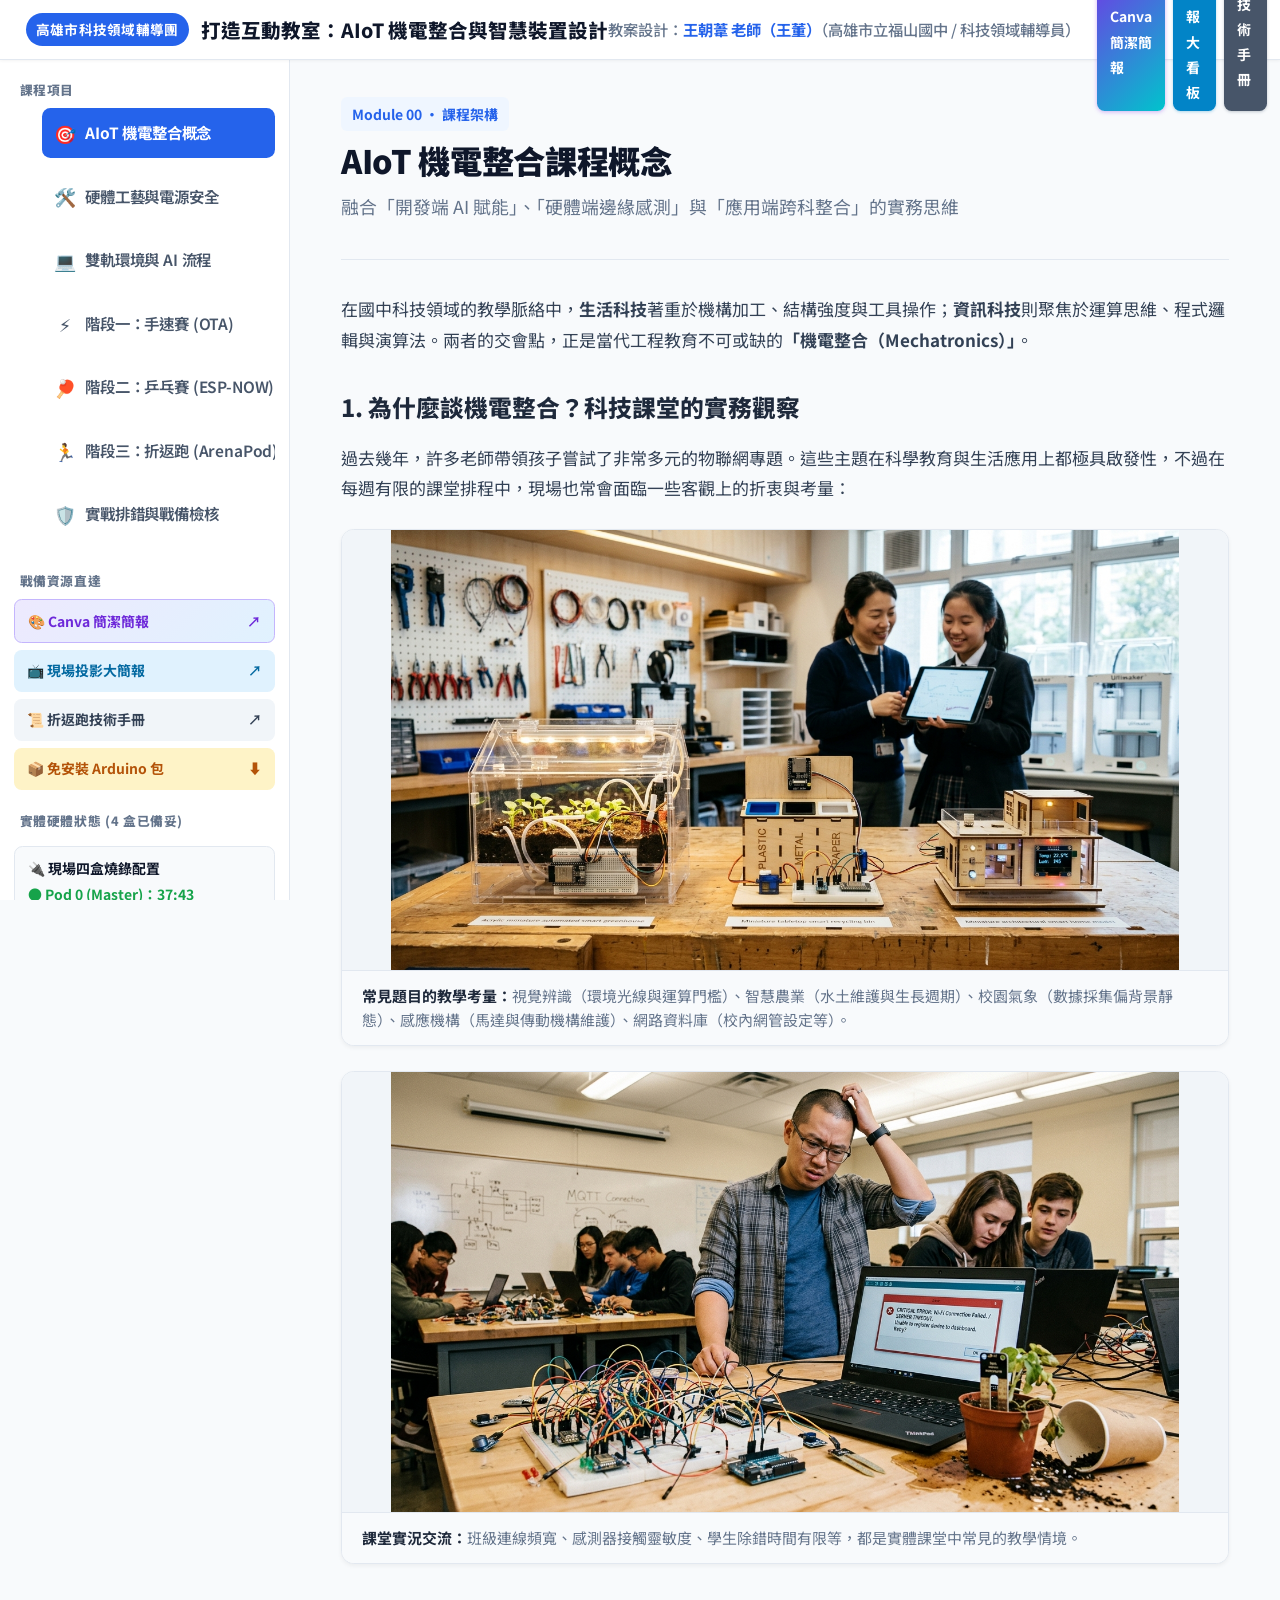
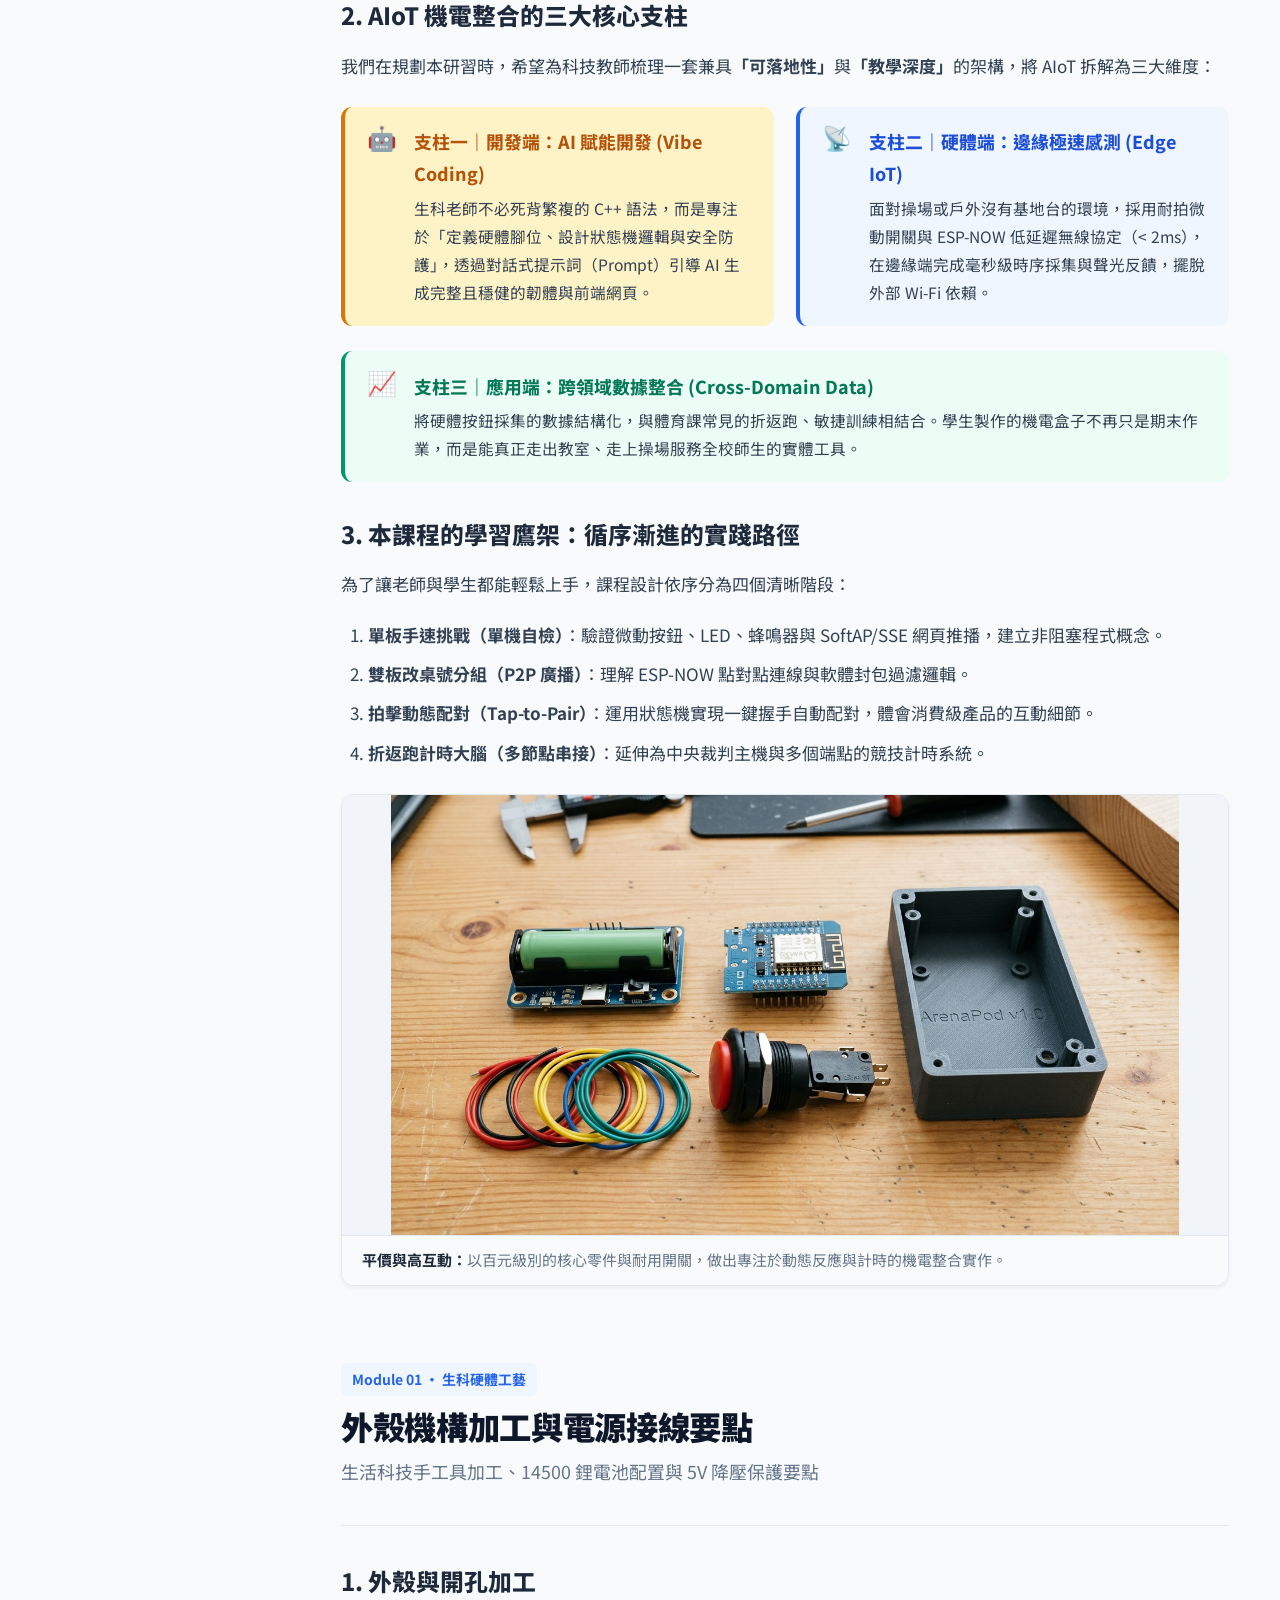
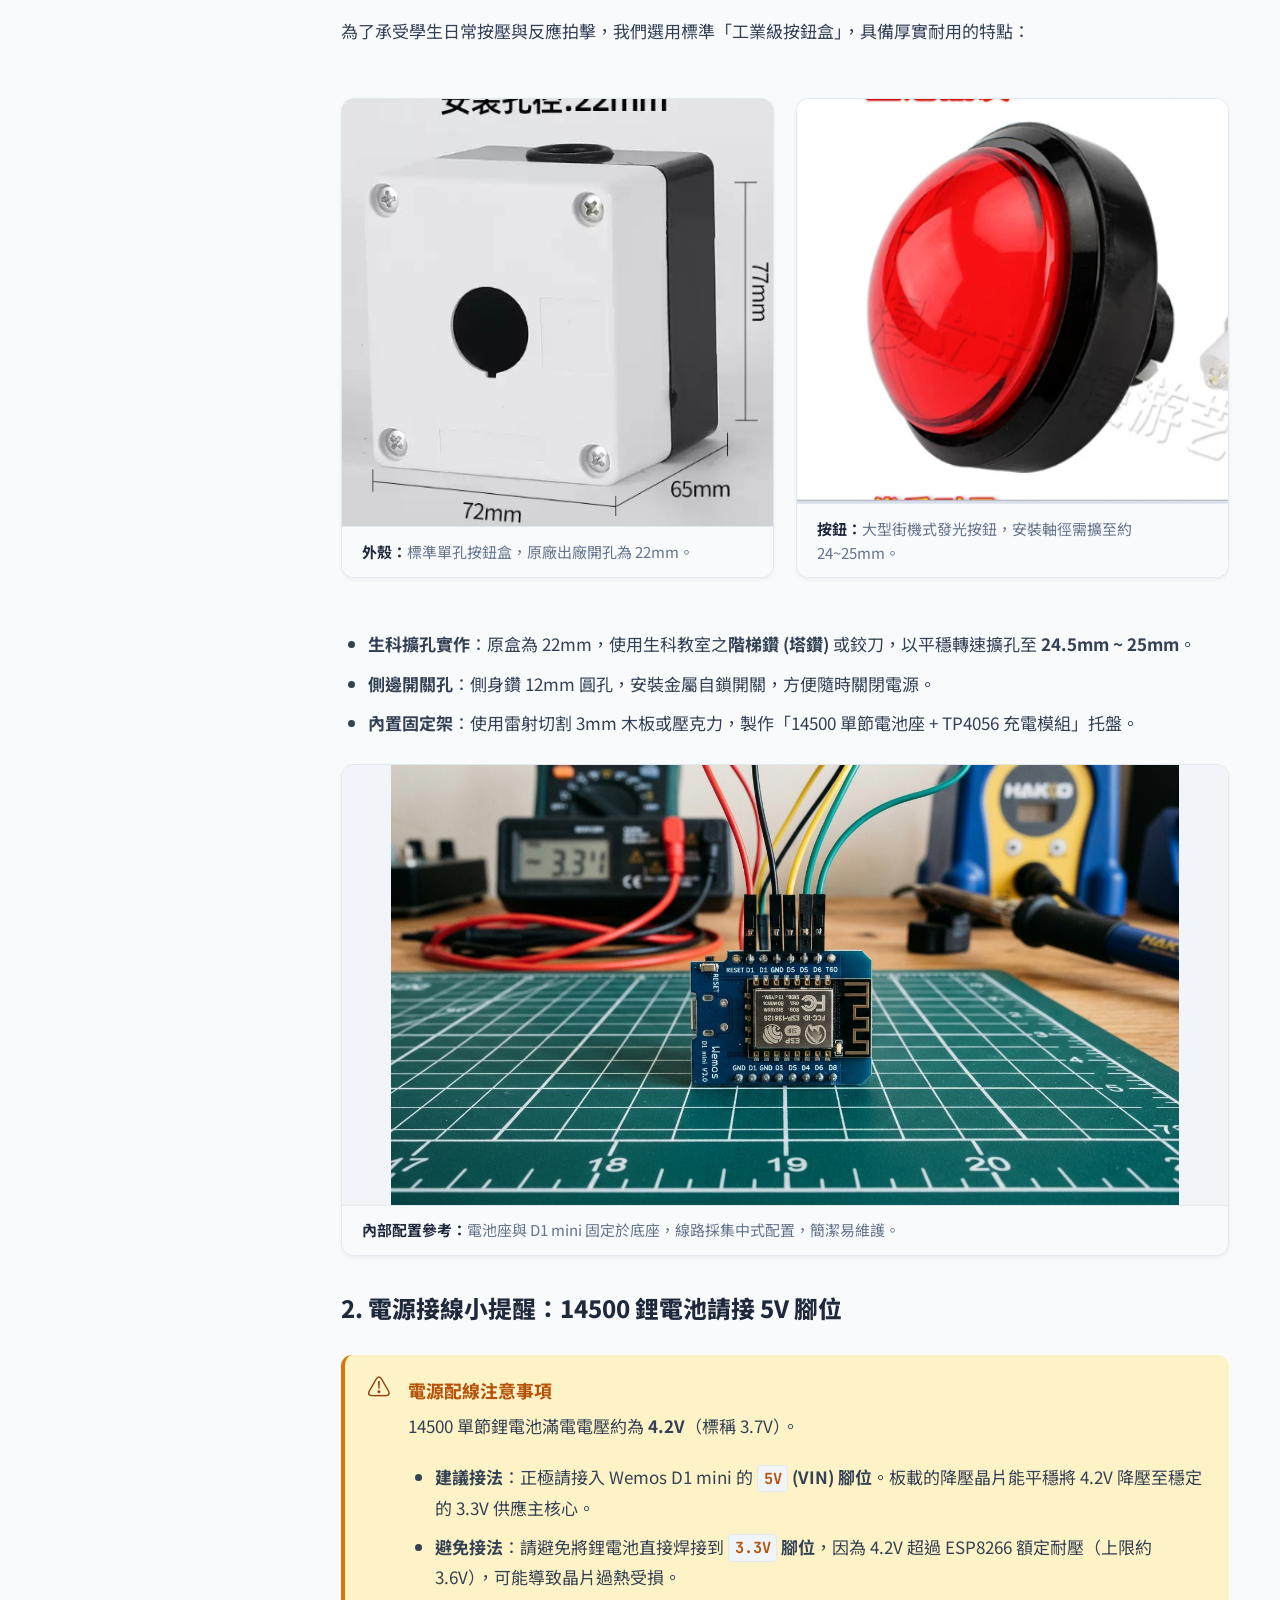
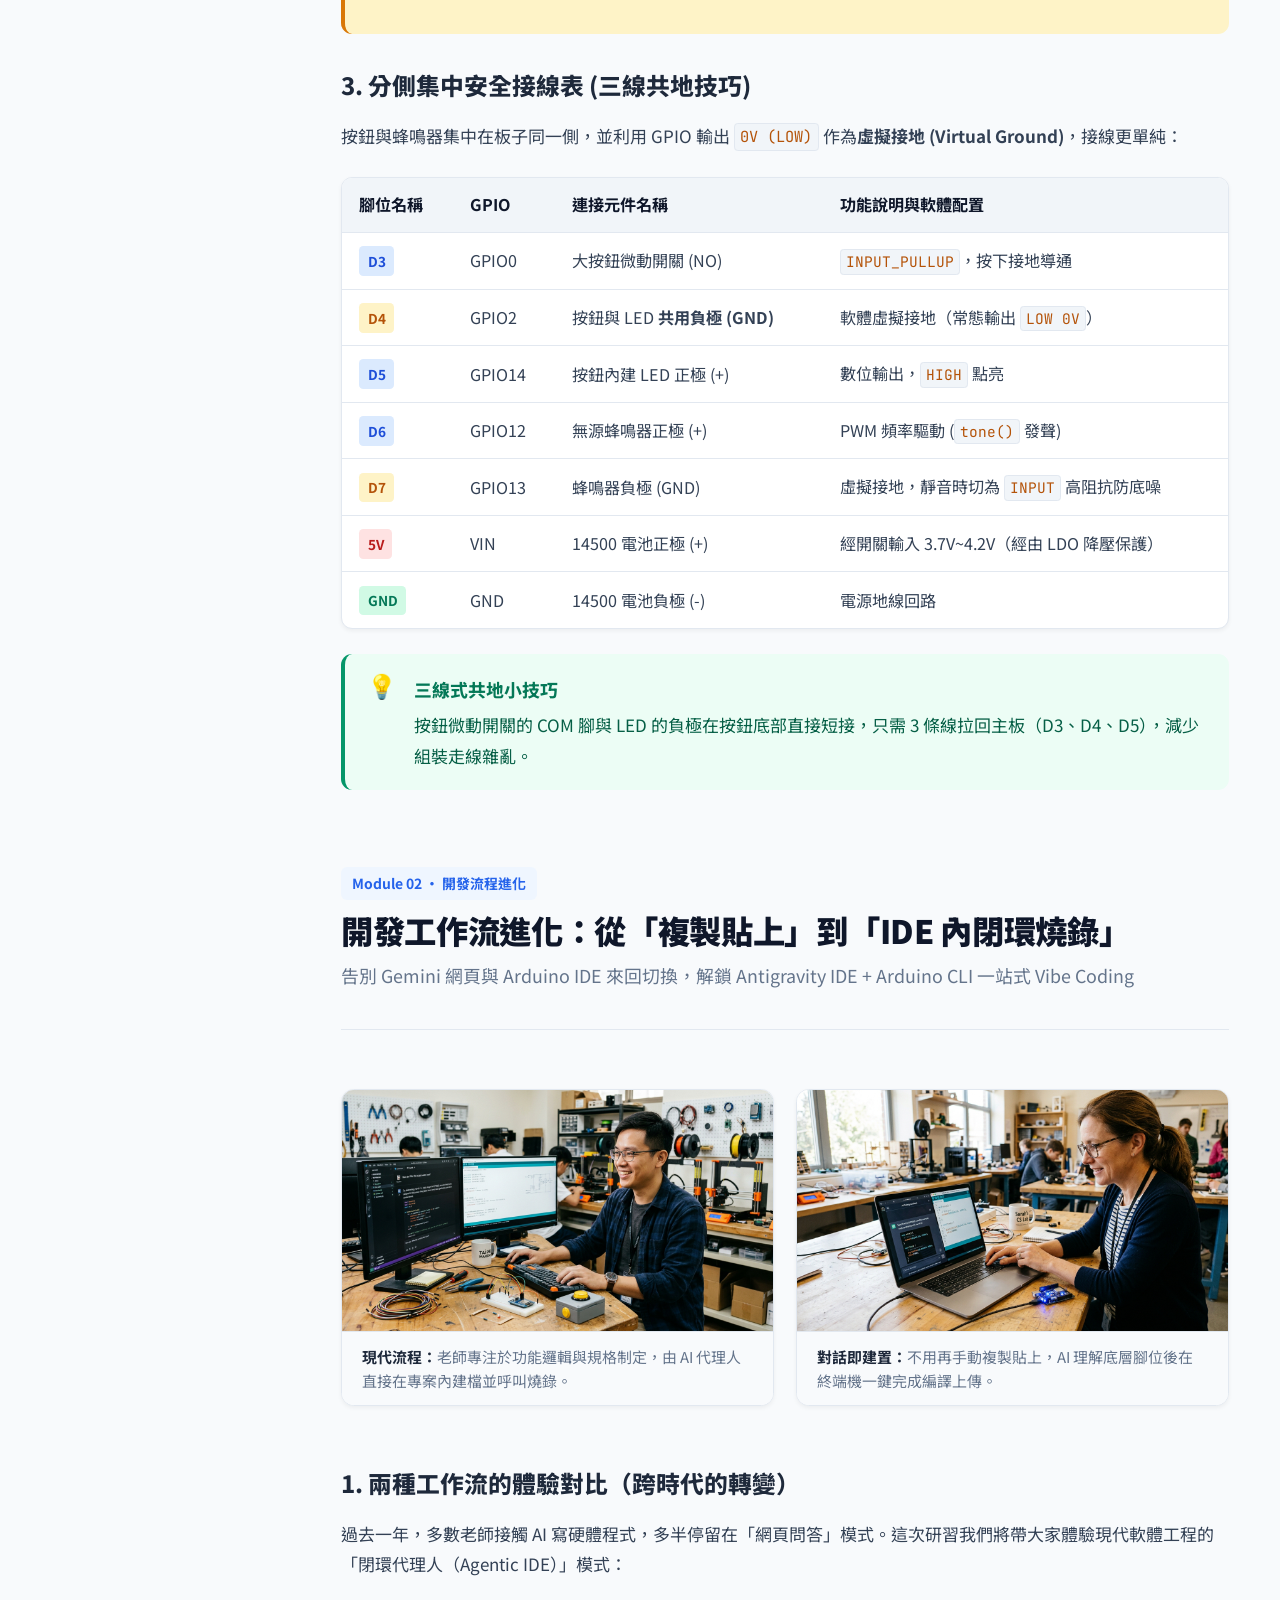
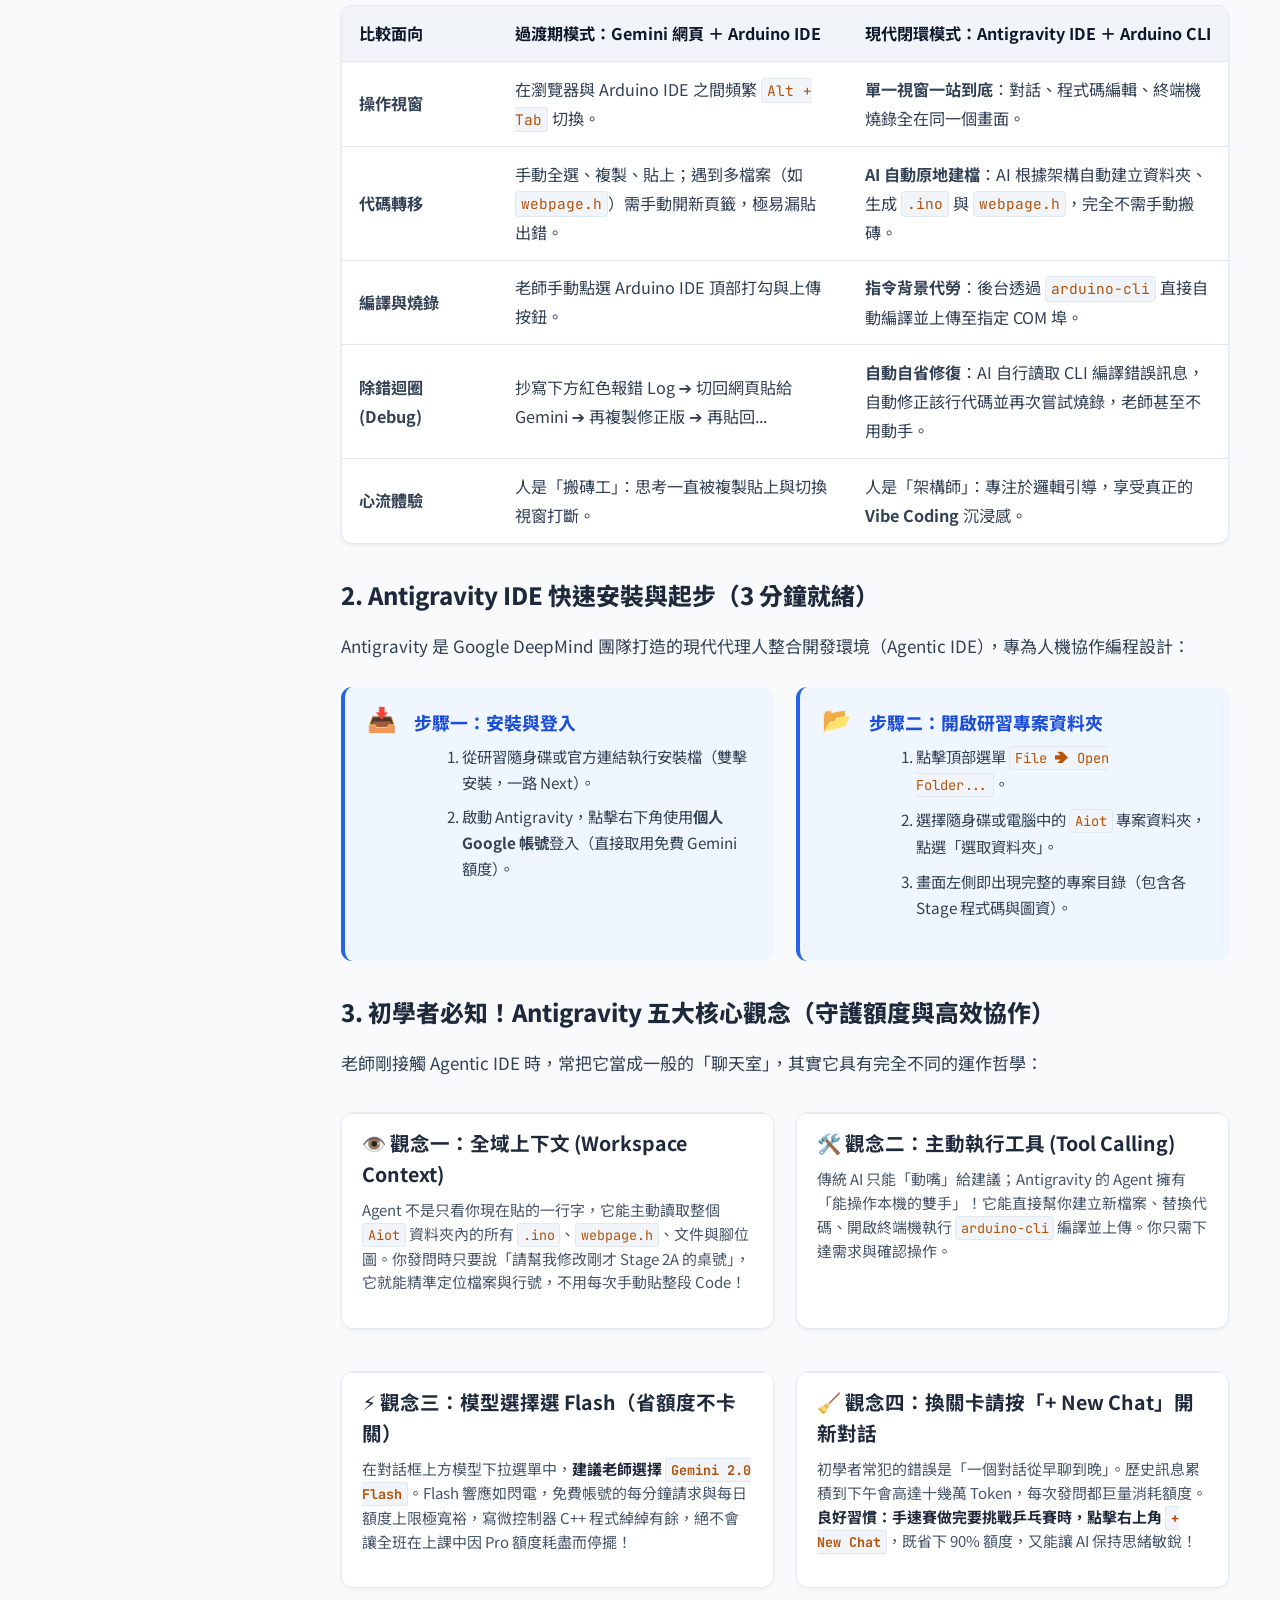
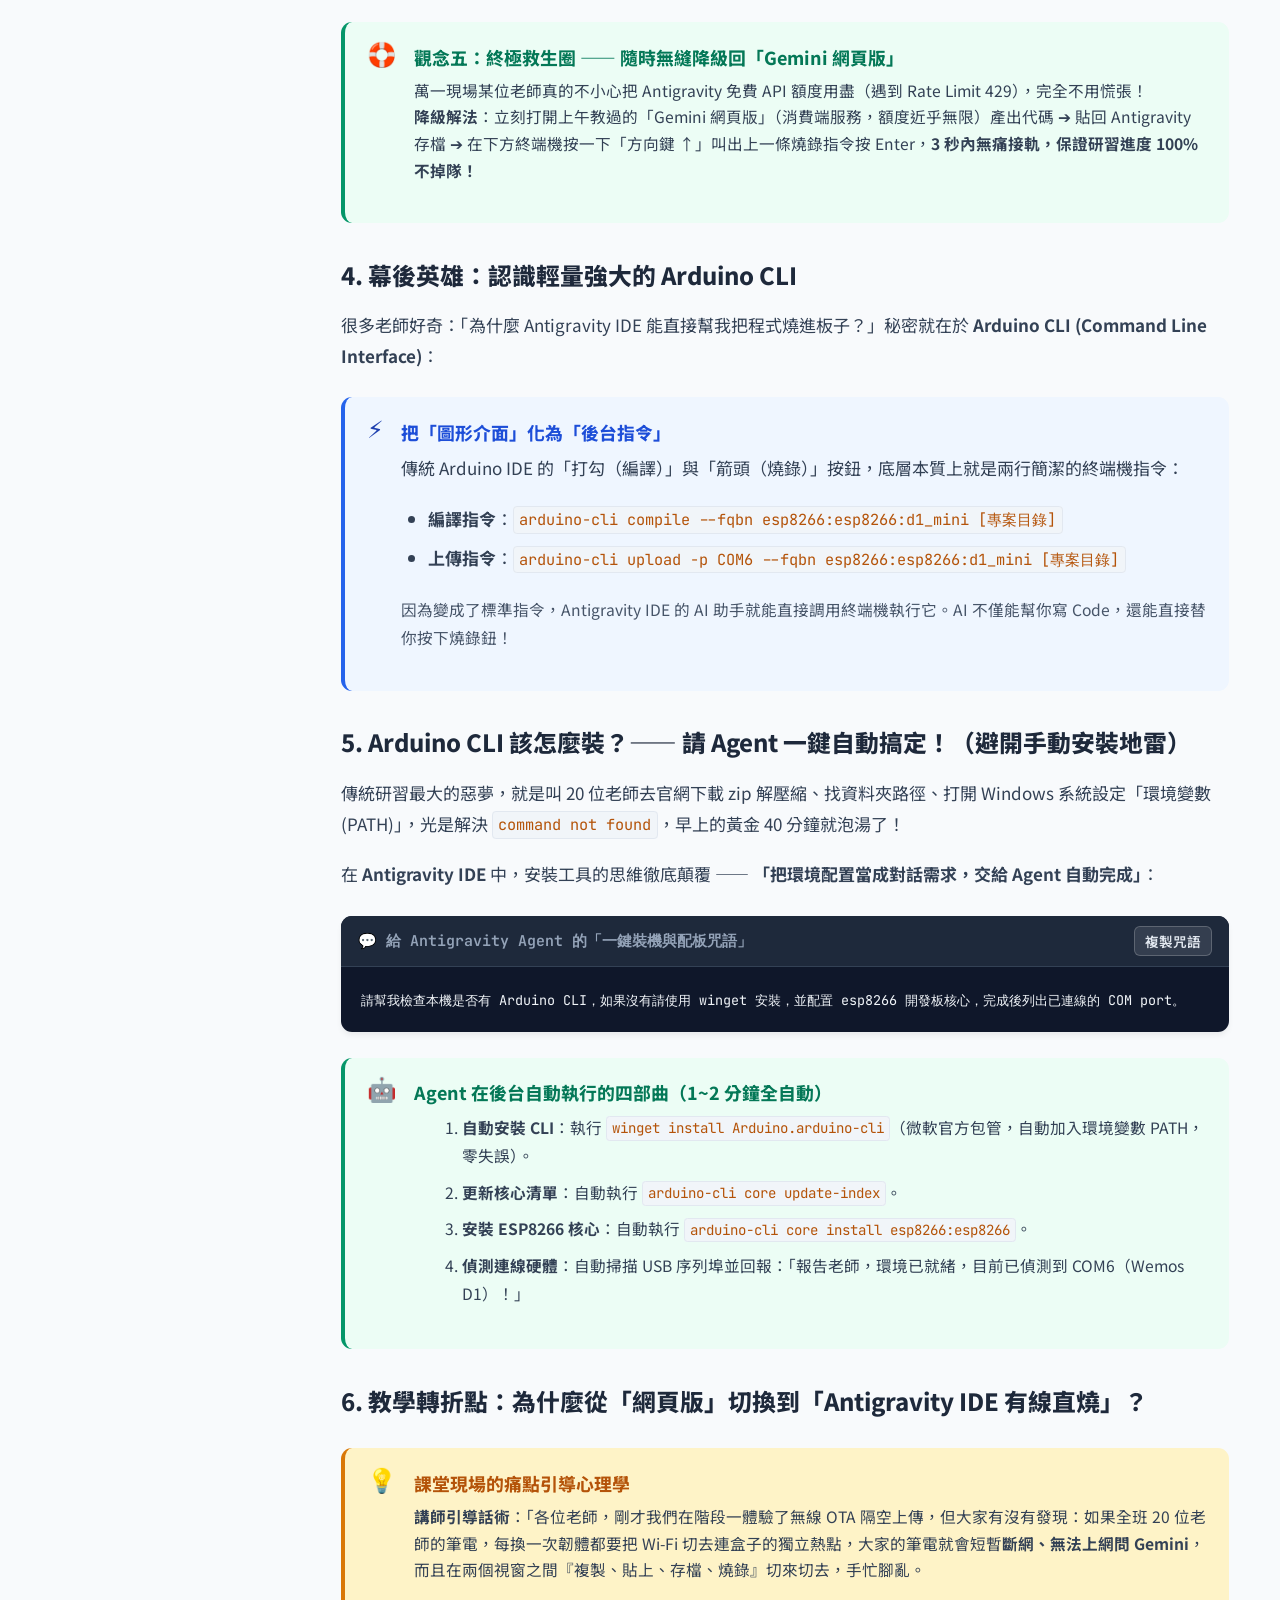
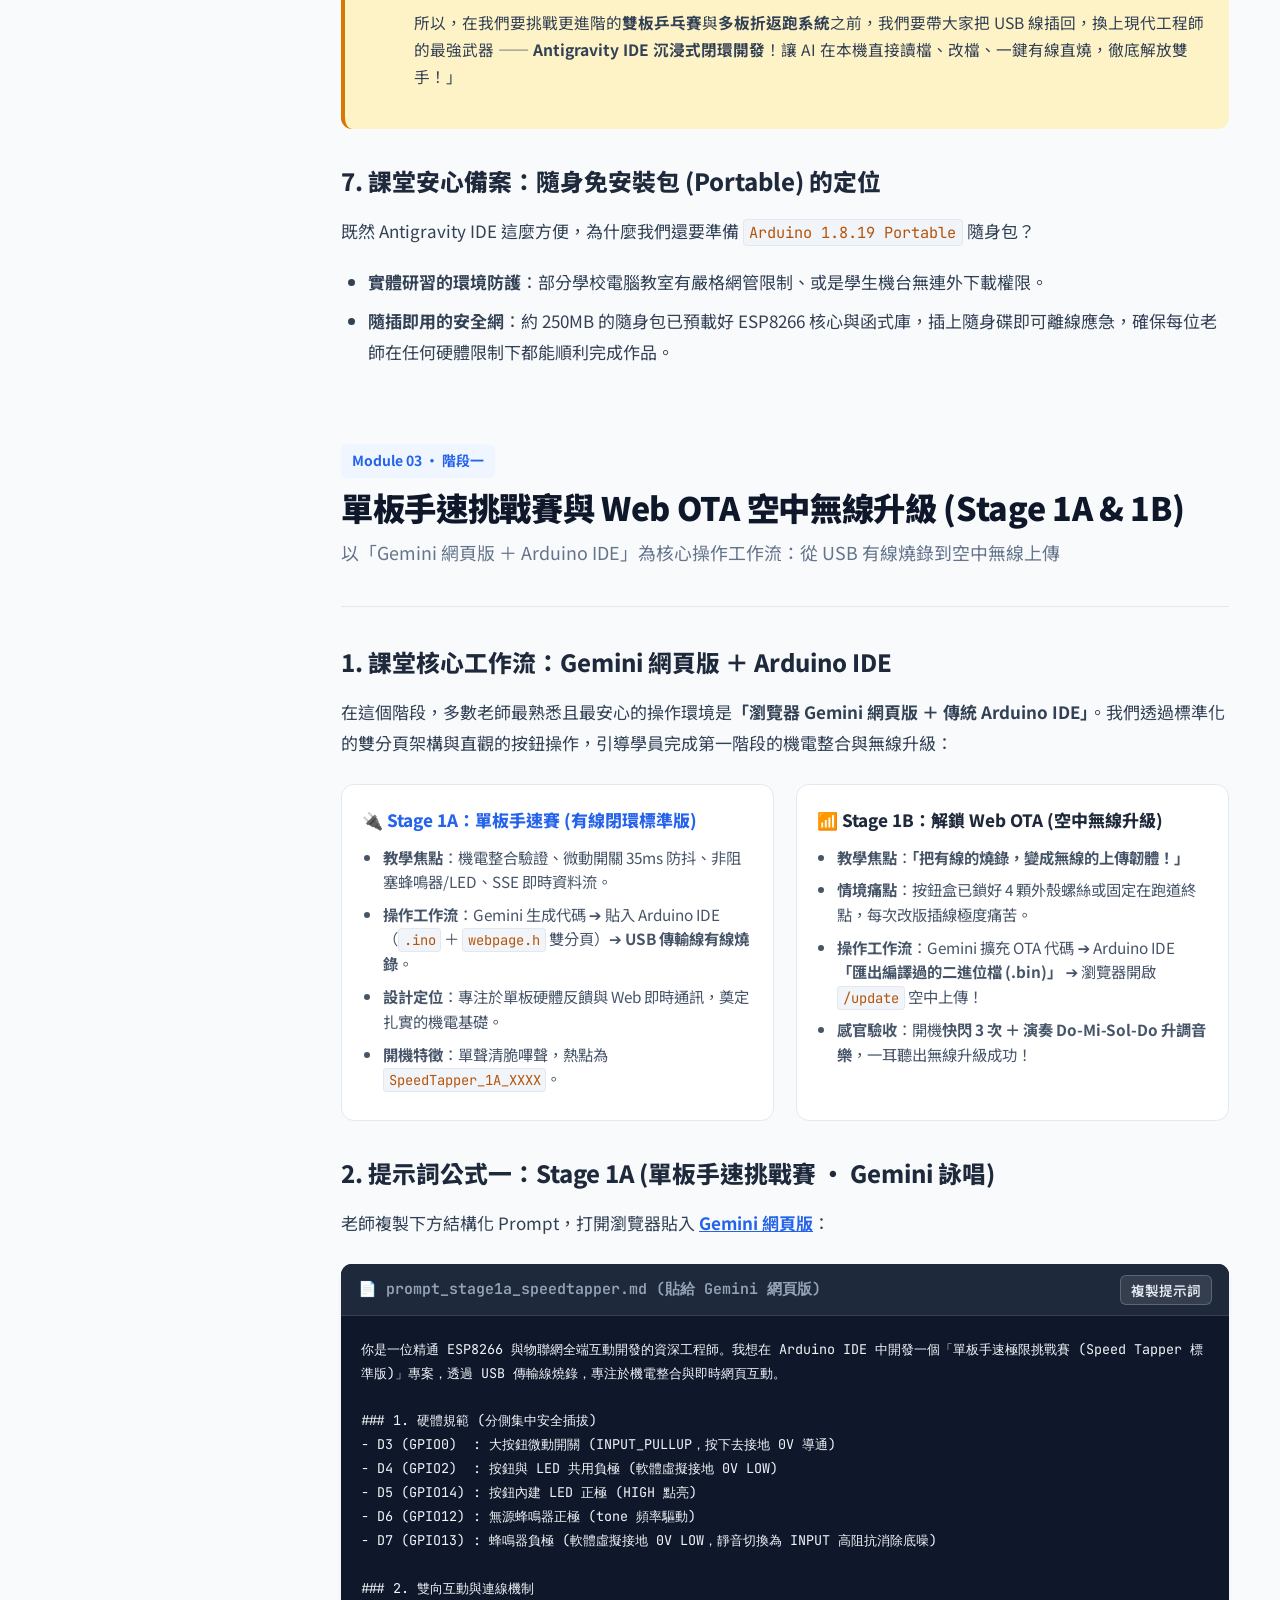
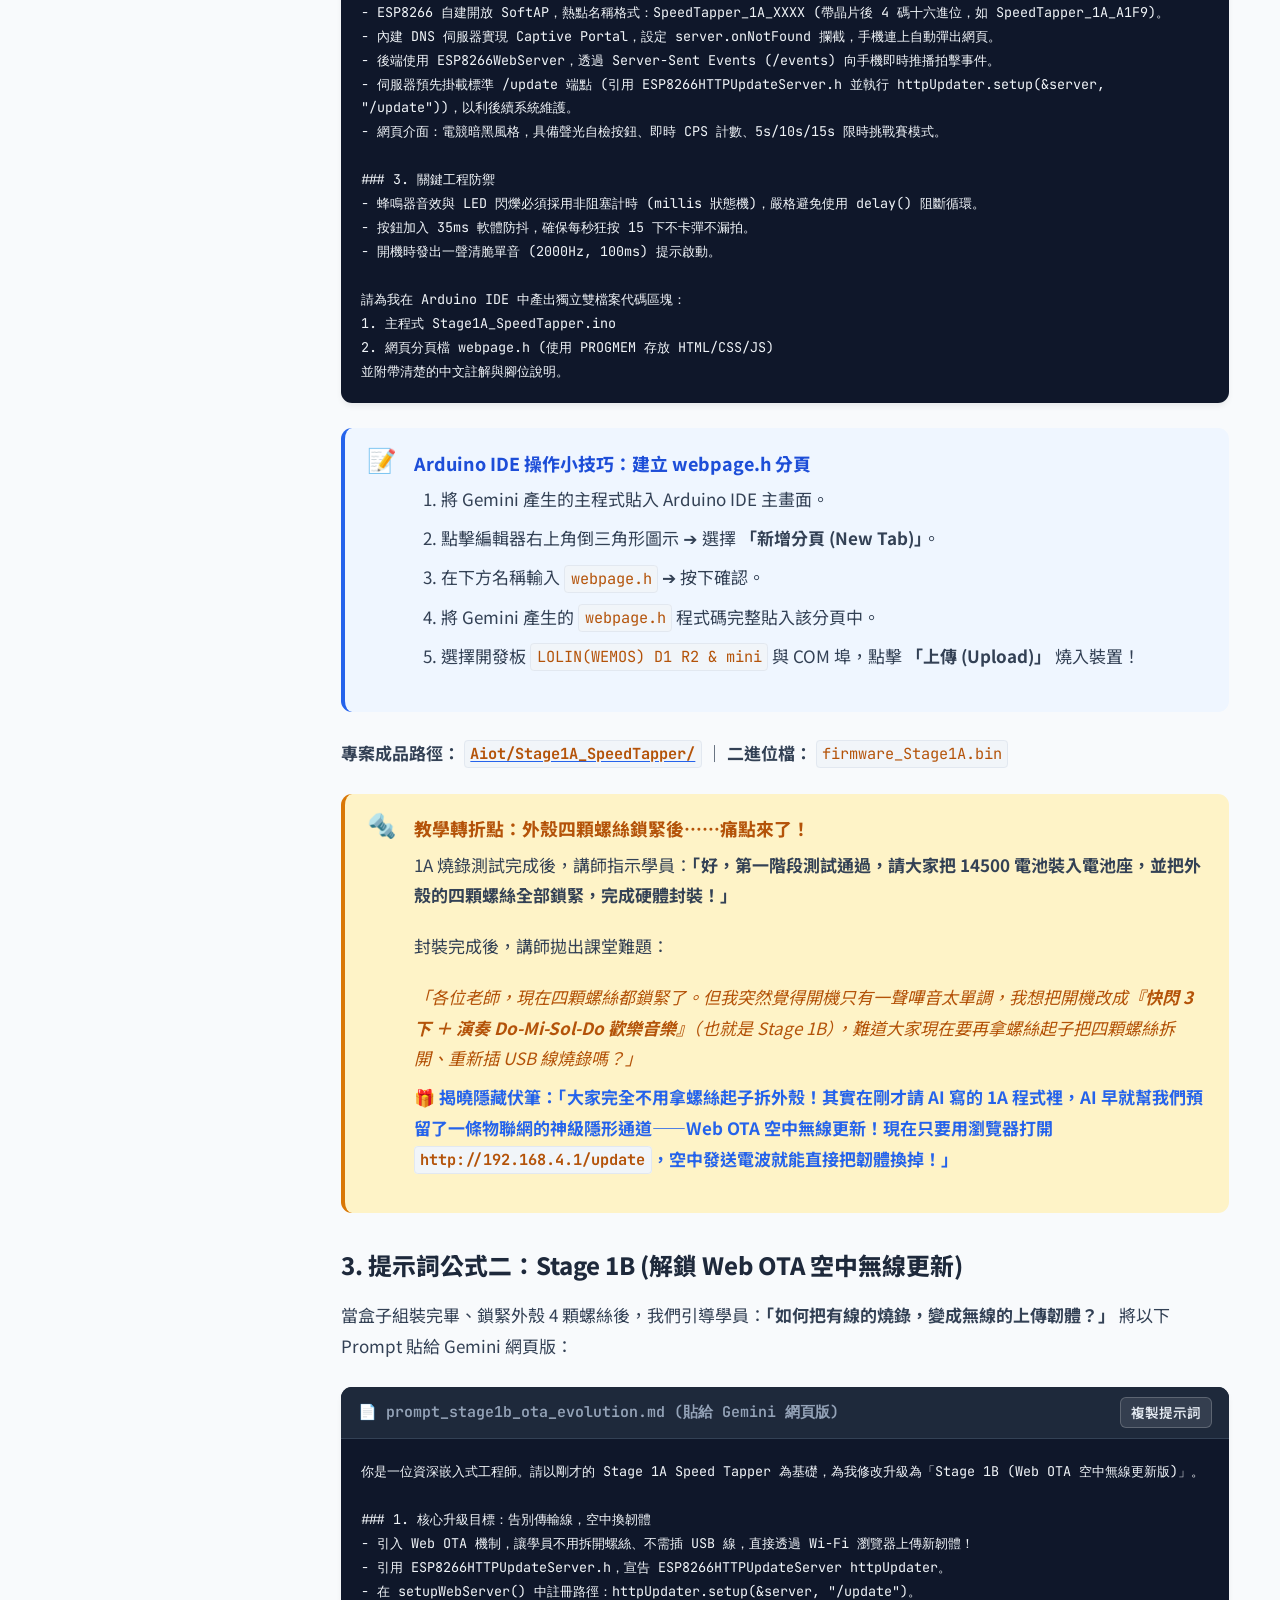
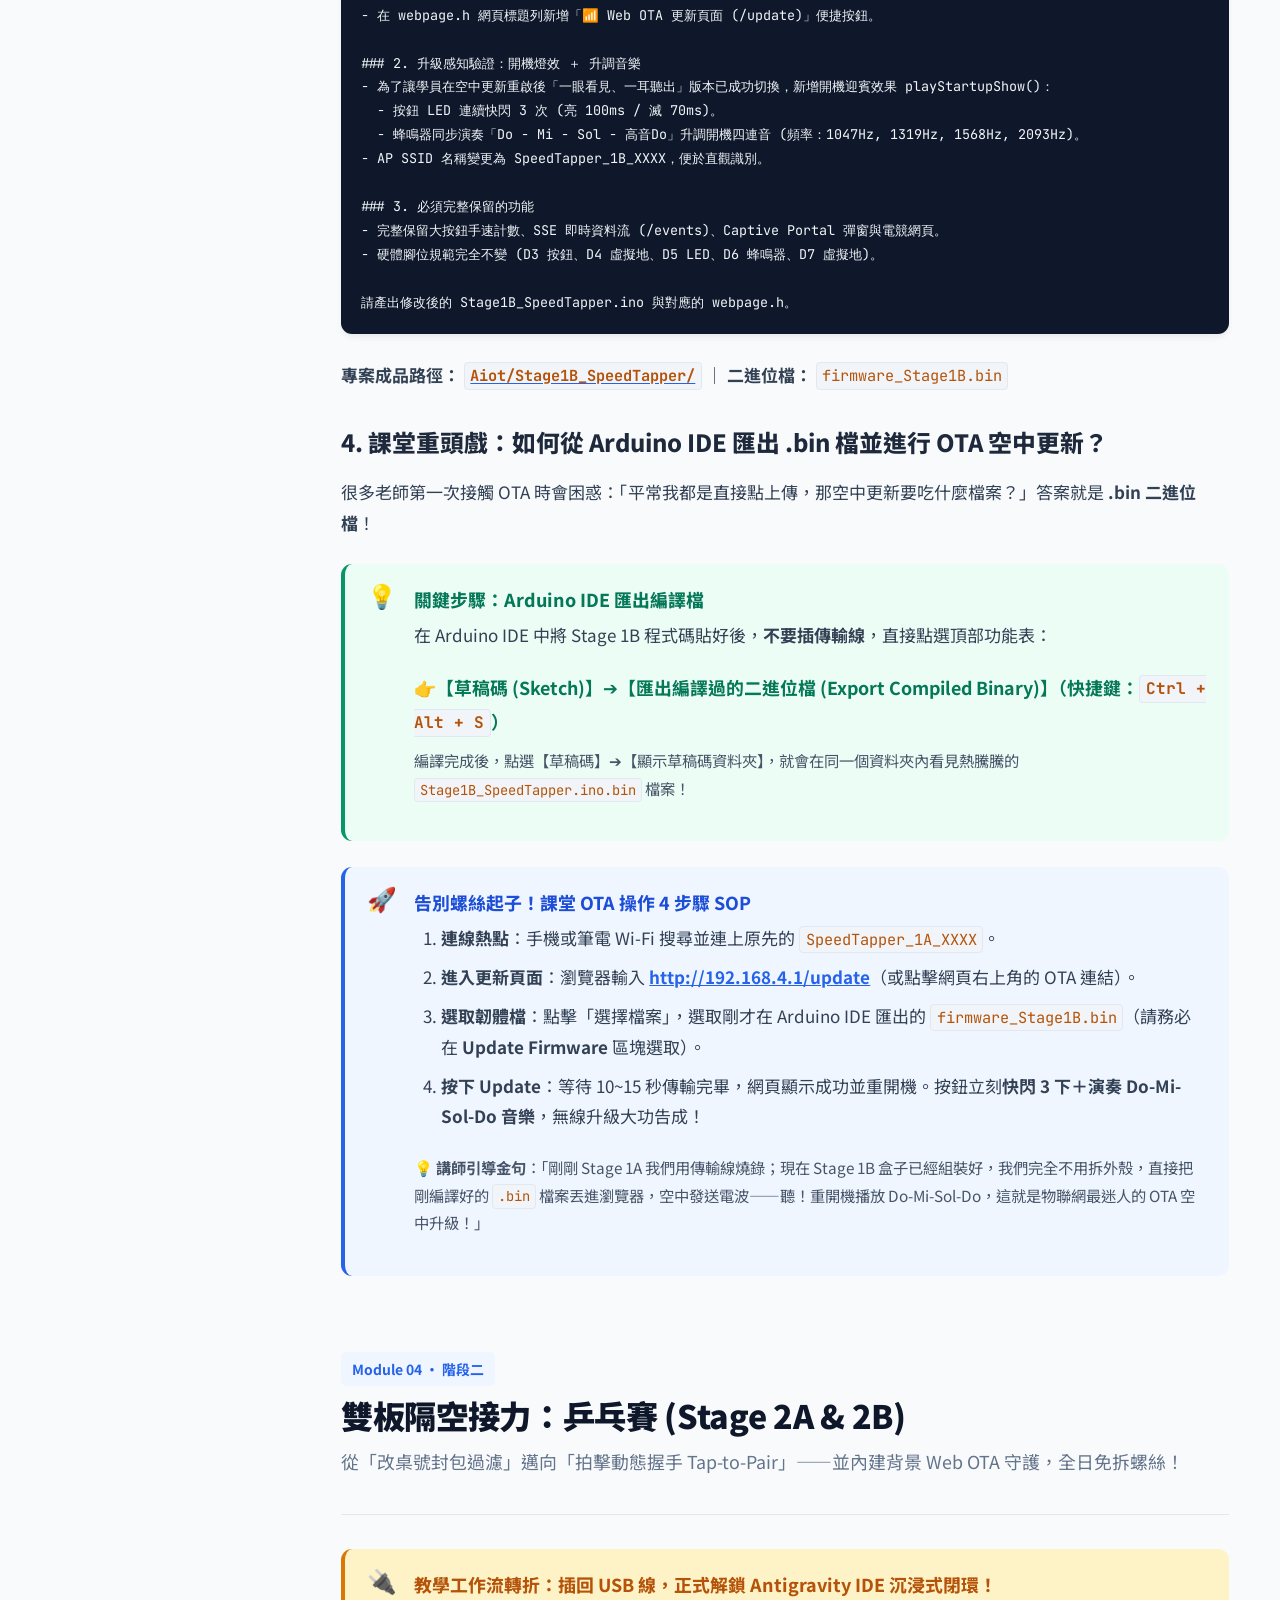
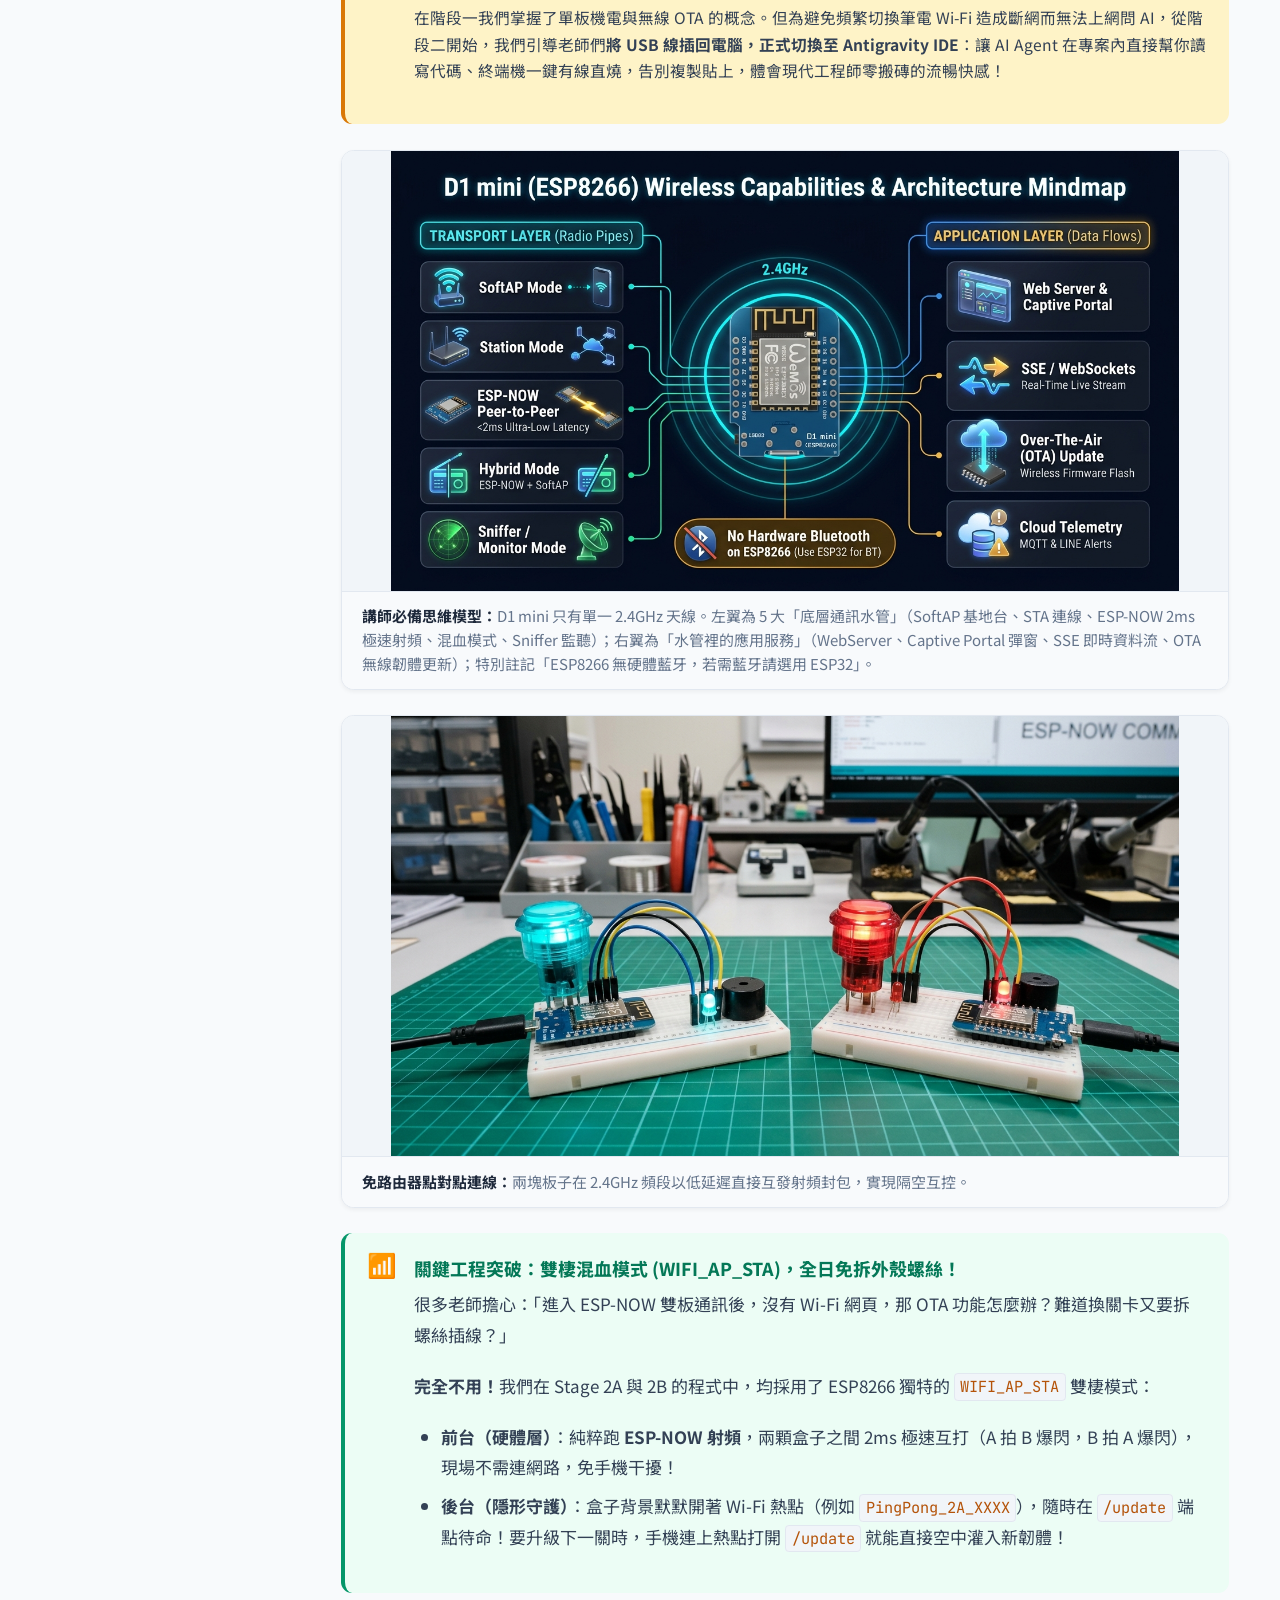
==== commit 0c889b9d: "feat: 整合王董 Canva 精簡教學簡報連結 (https://canva.link/6io5jtndaheli7z)" ====
--- a/curriculum_guide.html
+++ b/curriculum_guide.html
@@ -1,4 +1,4 @@
-<!DOCTYPE html>
+﻿<!DOCTYPE html>
 <html lang="zh-TW">
 
 <head>
@@ -672,6 +672,9 @@
         教案設計：<strong>王朝葦 老師（王董）</strong>（高雄市立福山國中 / 科技領域輔導員）
       </div>
       <div style="display: flex; gap: 0.5rem;">
+        <a href="https://canva.link/6io5jtndaheli7z" target="_blank" style="display: inline-flex; align-items: center; gap: 0.35rem; background: linear-gradient(135deg, #7d2ae8, #00c4cc); color: #fff; font-size: 0.82rem; font-weight: 700; padding: 0.35rem 0.75rem; border-radius: 0.45rem; text-decoration: none; box-shadow: 0 1px 4px rgba(125,42,232,0.35); transition: all 0.15s ease;">
+          <span>🎨 Canva 簡潔簡報</span>
+        </a>
         <a href="workshop_presentation.html" target="_blank" style="display: inline-flex; align-items: center; gap: 0.35rem; background: #0284c7; color: #fff; font-size: 0.82rem; font-weight: 700; padding: 0.35rem 0.75rem; border-radius: 0.45rem; text-decoration: none; box-shadow: 0 1px 3px rgba(2,132,199,0.3); transition: all 0.15s ease;">
           <span>📺 簡報大看板</span>
         </a>
@@ -699,6 +702,9 @@
 
       <div class="sidebar-section-title">戰備資源直達</div>
       <div style="display: flex; flex-direction: column; gap: 0.4rem; margin-bottom: 1.2rem;">
+        <a href="https://canva.link/6io5jtndaheli7z" target="_blank" style="display: flex; align-items: center; justify-content: space-between; padding: 0.5rem 0.75rem; background: linear-gradient(135deg, #ede9fe, #e0f2fe); color: #6d28d9; border: 1px solid #c4b5fd; border-radius: 0.45rem; text-decoration: none; font-size: 0.82rem; font-weight: 700;">
+          <span>🎨 Canva 簡潔簡報</span><span>↗</span>
+        </a>
         <a href="workshop_presentation.html" target="_blank" style="display: flex; align-items: center; justify-content: space-between; padding: 0.5rem 0.75rem; background: #e0f2fe; color: #0369a1; border-radius: 0.45rem; text-decoration: none; font-size: 0.82rem; font-weight: 700;">
           <span>📺 現場投影大簡報</span><span>↗</span>
         </a>
@@ -1231,7 +1237,7 @@
           </div>
         </div>
 
-        <p><strong>專案成品路徑：</strong> <a href="file:///h:/我的雲端硬碟/01課程教案開發/00AI研習教案開發/Aiot/Stage1A_SpeedTapper/"
+        <p><strong>專案成品路徑：</strong> <a href="https://github.com/eric-aicode/aiot/tree/main/Stage1A_SpeedTapper/"
             target="_blank" style="color: var(--primary); font-weight: 700;"><code>Aiot/Stage1A_SpeedTapper/</code></a>
           ｜ <strong>二進位檔：</strong> <code>firmware_Stage1A.bin</code></p>
 
@@ -1281,7 +1287,7 @@
 請產出修改後的 Stage1B_SpeedTapper.ino 與對應的 webpage.h。</code></pre>
         </div>
 
-        <p><strong>專案成品路徑：</strong> <a href="file:///h:/我的雲端硬碟/01課程教案開發/00AI研習教案開發/Aiot/Stage1B_SpeedTapper/"
+        <p><strong>專案成品路徑：</strong> <a href="https://github.com/eric-aicode/aiot/tree/main/Stage1B_SpeedTapper/"
             target="_blank" style="color: var(--primary); font-weight: 700;"><code>Aiot/Stage1B_SpeedTapper/</code></a>
           ｜ <strong>二進位檔：</strong> <code>firmware_Stage1B.bin</code></p>
 
@@ -1443,7 +1449,7 @@
           </div>
         </div>
 
-        <p><strong>專案目錄：</strong> <a href="file:///h:/我的雲端硬碟/01課程教案開發/00AI研習教案開發/Aiot/Stage2A_EspNowGroupId/"
+        <p><strong>專案目錄：</strong> <a href="https://github.com/eric-aicode/aiot/tree/main/Stage2A_EspNowGroupId/"
             target="_blank"
             style="color: var(--primary); font-weight: 700;"><code>Aiot/Stage2A_EspNowGroupId/</code></a> ｜
           <strong>二進位檔：</strong> <code>firmware_Stage2A.bin</code>
@@ -1585,7 +1591,7 @@
 請產出架構清晰、具備完整繁體中文註解的單一檔案 Stage2B_EspNowAutoPair.ino。</code></pre>
         </div>
 
-        <p><strong>專案目錄：</strong> <a href="file:///h:/我的雲端硬碟/01課程教案開發/00AI研習教案開發/Aiot/Stage2B_EspNowAutoPair/"
+        <p><strong>專案目錄：</strong> <a href="https://github.com/eric-aicode/aiot/tree/main/Stage2B_EspNowAutoPair/"
             target="_blank"
             style="color: var(--primary); font-weight: 700;"><code>Aiot/Stage2B_EspNowAutoPair/</code></a> ｜
           <strong>二進位檔：</strong> <code>firmware_Stage2B.bin</code>
@@ -1757,7 +1763,7 @@
 請產出完整的 Stage3A_ShuttleRun.ino 與包含動態分段卡片、趟數切換晶片鈕的精美 webpage.h。</code></pre>
         </div>
 
-        <p><strong>專案目錄：</strong> <a href="file:///h:/我的雲端硬碟/01課程教案開發/00AI研習教案開發/Aiot/Stage3A_ShuttleRun/"
+        <p><strong>專案目錄：</strong> <a href="https://github.com/eric-aicode/aiot/tree/main/Stage3A_ShuttleRun/"
             target="_blank"
             style="color: var(--primary); font-weight: 700;"><code>Aiot/Stage3A_ShuttleRun/</code></a> ｜
           <strong>二進位檔：</strong> <code>firmware_Stage3A.bin</code>
@@ -1962,10 +1968,10 @@
           </div>
         </div>
 
-        <p><strong>Master 主控台韌體目錄：</strong> <a href="file:///h:/我的雲端硬碟/01課程教案開發/00AI研習教案開發/Aiot/Stage3B_Master/"
+        <p><strong>Master 主控台韌體目錄：</strong> <a href="https://github.com/eric-aicode/aiot/tree/main/Stage3B_Master/"
             target="_blank"
             style="color: var(--primary); font-weight: 700;"><code>Aiot/Stage3B_Master/</code></a> ｜ <strong>二進位檔：</strong> <code>firmware_Stage3B_Master.bin</code><br>
-          <strong>Slave 敏捷子機韌體目錄：</strong> <a href="file:///h:/我的雲端硬碟/01課程教案開發/00AI研習教案開發/Aiot/Stage3B_Slave/"
+          <strong>Slave 敏捷子機韌體目錄：</strong> <a href="https://github.com/eric-aicode/aiot/tree/main/Stage3B_Slave/"
             target="_blank"
             style="color: var(--primary); font-weight: 700;"><code>Aiot/Stage3B_Slave/</code></a> ｜ <strong>二進位檔：</strong> <code>firmware_Stage3B_Slave.bin</code>
         </p>
@@ -2055,49 +2061,49 @@
             <tbody>
               <tr>
                 <td><strong>Stage 1A</strong></td>
-                <td><a href="file:///h:/我的雲端硬碟/01課程教案開發/00AI研習教案開發/Aiot/Stage1A_SpeedTapper/" target="_blank"><code>Stage1A_SpeedTapper/</code></a></td>
+                <td><a href="https://github.com/eric-aicode/aiot/tree/main/Stage1A_SpeedTapper/" target="_blank"><code>Stage1A_SpeedTapper/</code></a></td>
                 <td><code>Stage1A_SpeedTapper.ino</code></td>
                 <td><code>firmware_Stage1A.bin</code></td>
                 <td>單板手速挑戰賽 (有線閉環標準版，350ms 彈跳濾波)</td>
               </tr>
               <tr>
                 <td><strong>Stage 1B</strong></td>
-                <td><a href="file:///h:/我的雲端硬碟/01課程教案開發/00AI研習教案開發/Aiot/Stage1B_SpeedTapper/" target="_blank"><code>Stage1B_SpeedTapper/</code></a></td>
+                <td><a href="https://github.com/eric-aicode/aiot/tree/main/Stage1B_SpeedTapper/" target="_blank"><code>Stage1B_SpeedTapper/</code></a></td>
                 <td><code>Stage1B_SpeedTapper.ino</code></td>
                 <td><code>firmware_Stage1B.bin</code></td>
                 <td>解鎖 Web OTA 空中無線更新 ＋ Do-Mi-Sol-Do 歡樂音樂</td>
               </tr>
               <tr>
                 <td><strong>Stage 2A</strong></td>
-                <td><a href="file:///h:/我的雲端硬碟/01課程教案開發/00AI研習教案開發/Aiot/Stage2A_EspNowGroupId/" target="_blank"><code>Stage2A_EspNowGroupId/</code></a></td>
+                <td><a href="https://github.com/eric-aicode/aiot/tree/main/Stage2A_EspNowGroupId/" target="_blank"><code>Stage2A_EspNowGroupId/</code></a></td>
                 <td><code>Stage2A_EspNowGroupId.ino</code></td>
                 <td><code>firmware_Stage2A.bin</code></td>
                 <td>雙板 ESP-NOW 隔空乒乓 (廣播組別 Group ID 隔離防護)</td>
               </tr>
               <tr>
                 <td><strong>Stage 2B</strong></td>
-                <td><a href="file:///h:/我的雲端硬碟/01課程教案開發/00AI研習教案開發/Aiot/Stage2B_EspNowAutoPair/" target="_blank"><code>Stage2B_EspNowAutoPair/</code></a></td>
+                <td><a href="https://github.com/eric-aicode/aiot/tree/main/Stage2B_EspNowAutoPair/" target="_blank"><code>Stage2B_EspNowAutoPair/</code></a></td>
                 <td><code>Stage2B_EspNowAutoPair.ino</code></td>
                 <td><code>firmware_Stage2B.bin</code></td>
                 <td>雙板 ESP-NOW WPS 自動配對 (3.5s 窗口雙向確認，免改組號)</td>
               </tr>
               <tr>
                 <td><strong>Stage 3A</strong></td>
-                <td><a href="file:///h:/我的雲端硬碟/01課程教案開發/00AI研習教案開發/Aiot/Stage3A_ShuttleRun/" target="_blank"><code>Stage3A_ShuttleRun/</code></a></td>
+                <td><a href="https://github.com/eric-aicode/aiot/tree/main/Stage3A_ShuttleRun/" target="_blank"><code>Stage3A_ShuttleRun/</code></a></td>
                 <td><code>Stage3A_ShuttleRun.ino</code></td>
                 <td><code>firmware_Stage3A.bin</code></td>
                 <td>雙板通用直線多趟折返跑 (誰先按誰是主控、0ms 下降緣觸發、Captive Portal)</td>
               </tr>
               <tr>
                 <td><strong>Stage 3B (主)</strong></td>
-                <td><a href="file:///h:/我的雲端硬碟/01課程教案開發/00AI研習教案開發/Aiot/Stage3B_Master/" target="_blank"><code>Stage3B_Master/</code></a></td>
+                <td><a href="https://github.com/eric-aicode/aiot/tree/main/Stage3B_Master/" target="_blank"><code>Stage3B_Master/</code></a></td>
                 <td><code>Stage3B_Master.ino</code></td>
                 <td><code>firmware_Stage3B_Master.bin</code></td>
                 <td>多節點星狀主控閘道器 (Pod 0 仲裁大腦、拍擊收編、雷達呼叫、1➔2➔3➔4 循序跑)</td>
               </tr>
               <tr>
                 <td><strong>Stage 3B (從)</strong></td>
-                <td><a href="file:///h:/我的雲端硬碟/01課程教案開發/00AI研習教案開發/Aiot/Stage3B_Slave/" target="_blank"><code>Stage3B_Slave/</code></a></td>
+                <td><a href="https://github.com/eric-aicode/aiot/tree/main/Stage3B_Slave/" target="_blank"><code>Stage3B_Slave/</code></a></td>
                 <td><code>Stage3B_Slave.ino</code></td>
                 <td><code>firmware_Stage3B_Slave.bin</code></td>
                 <td>多節點邊緣敏捷子機 (Pod 1~3 極簡啞巴節點、心跳快閃、80ms 爆亮快閃)</td>
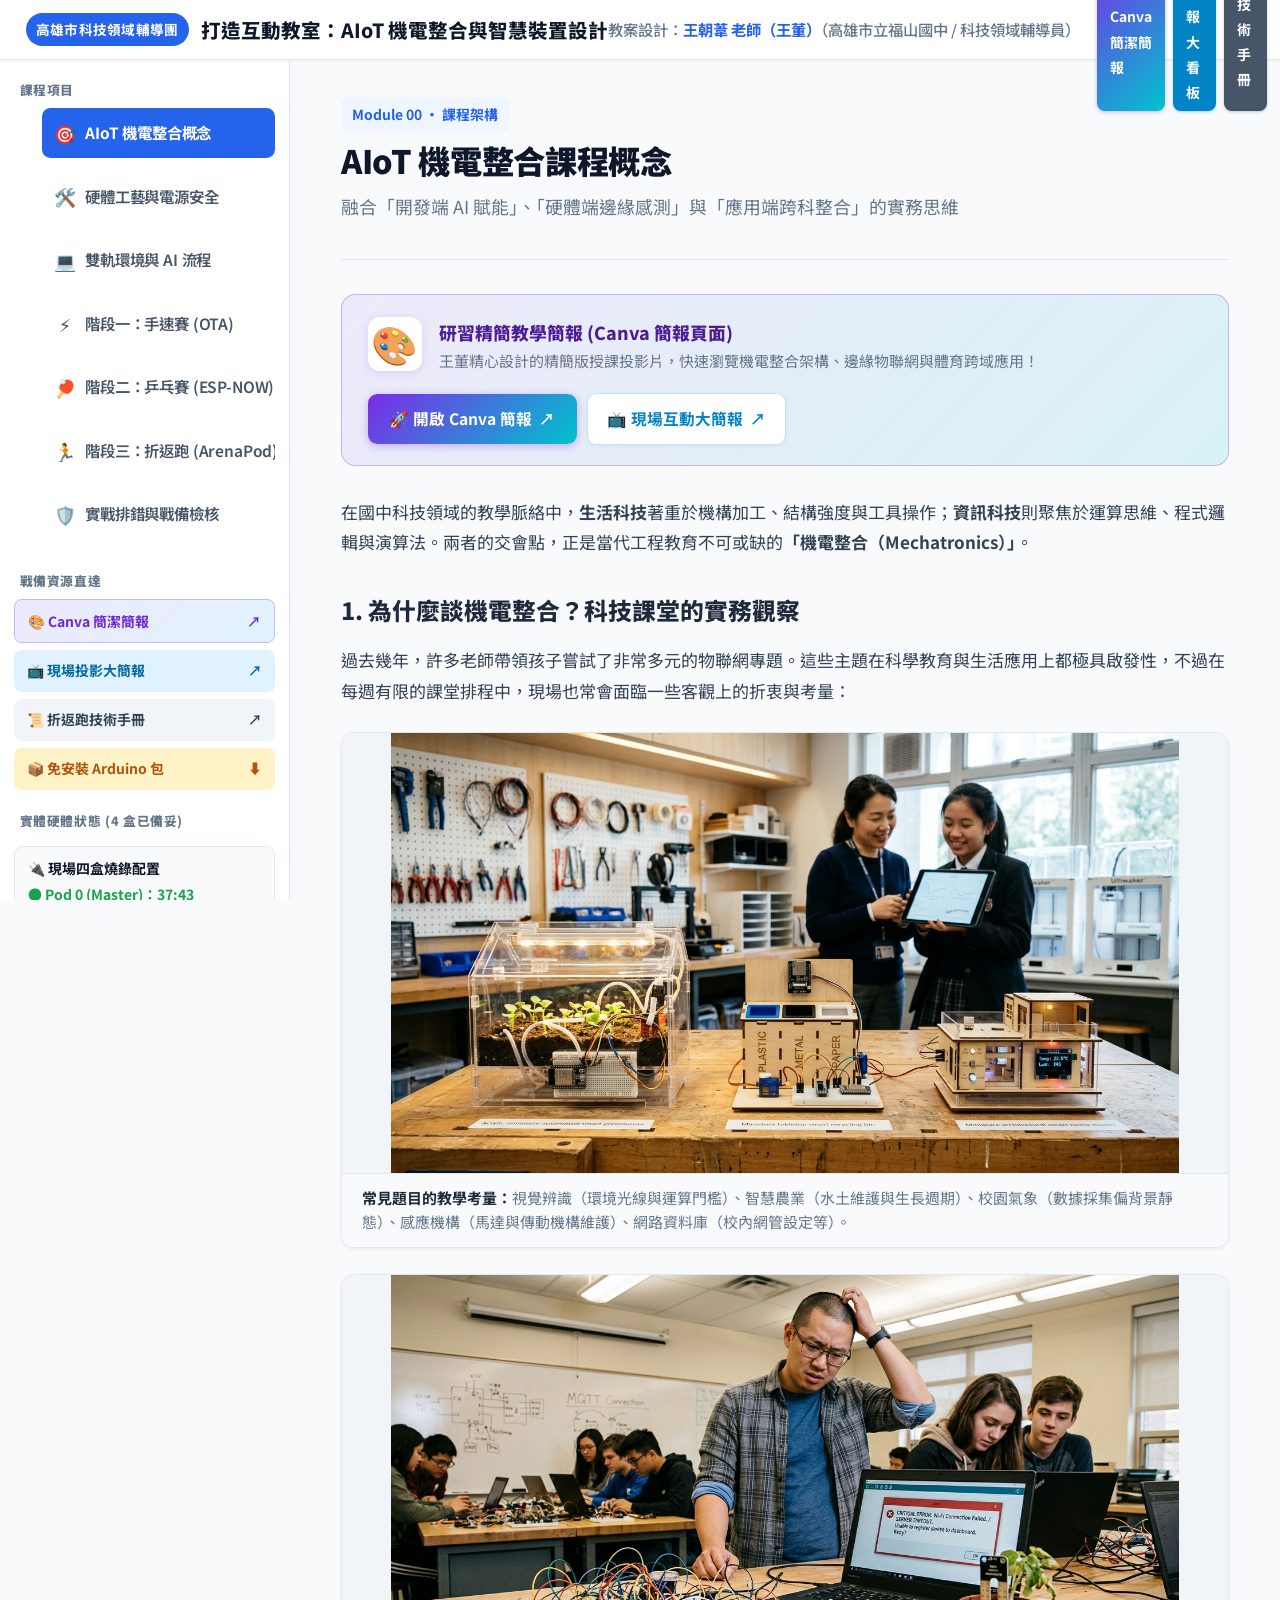
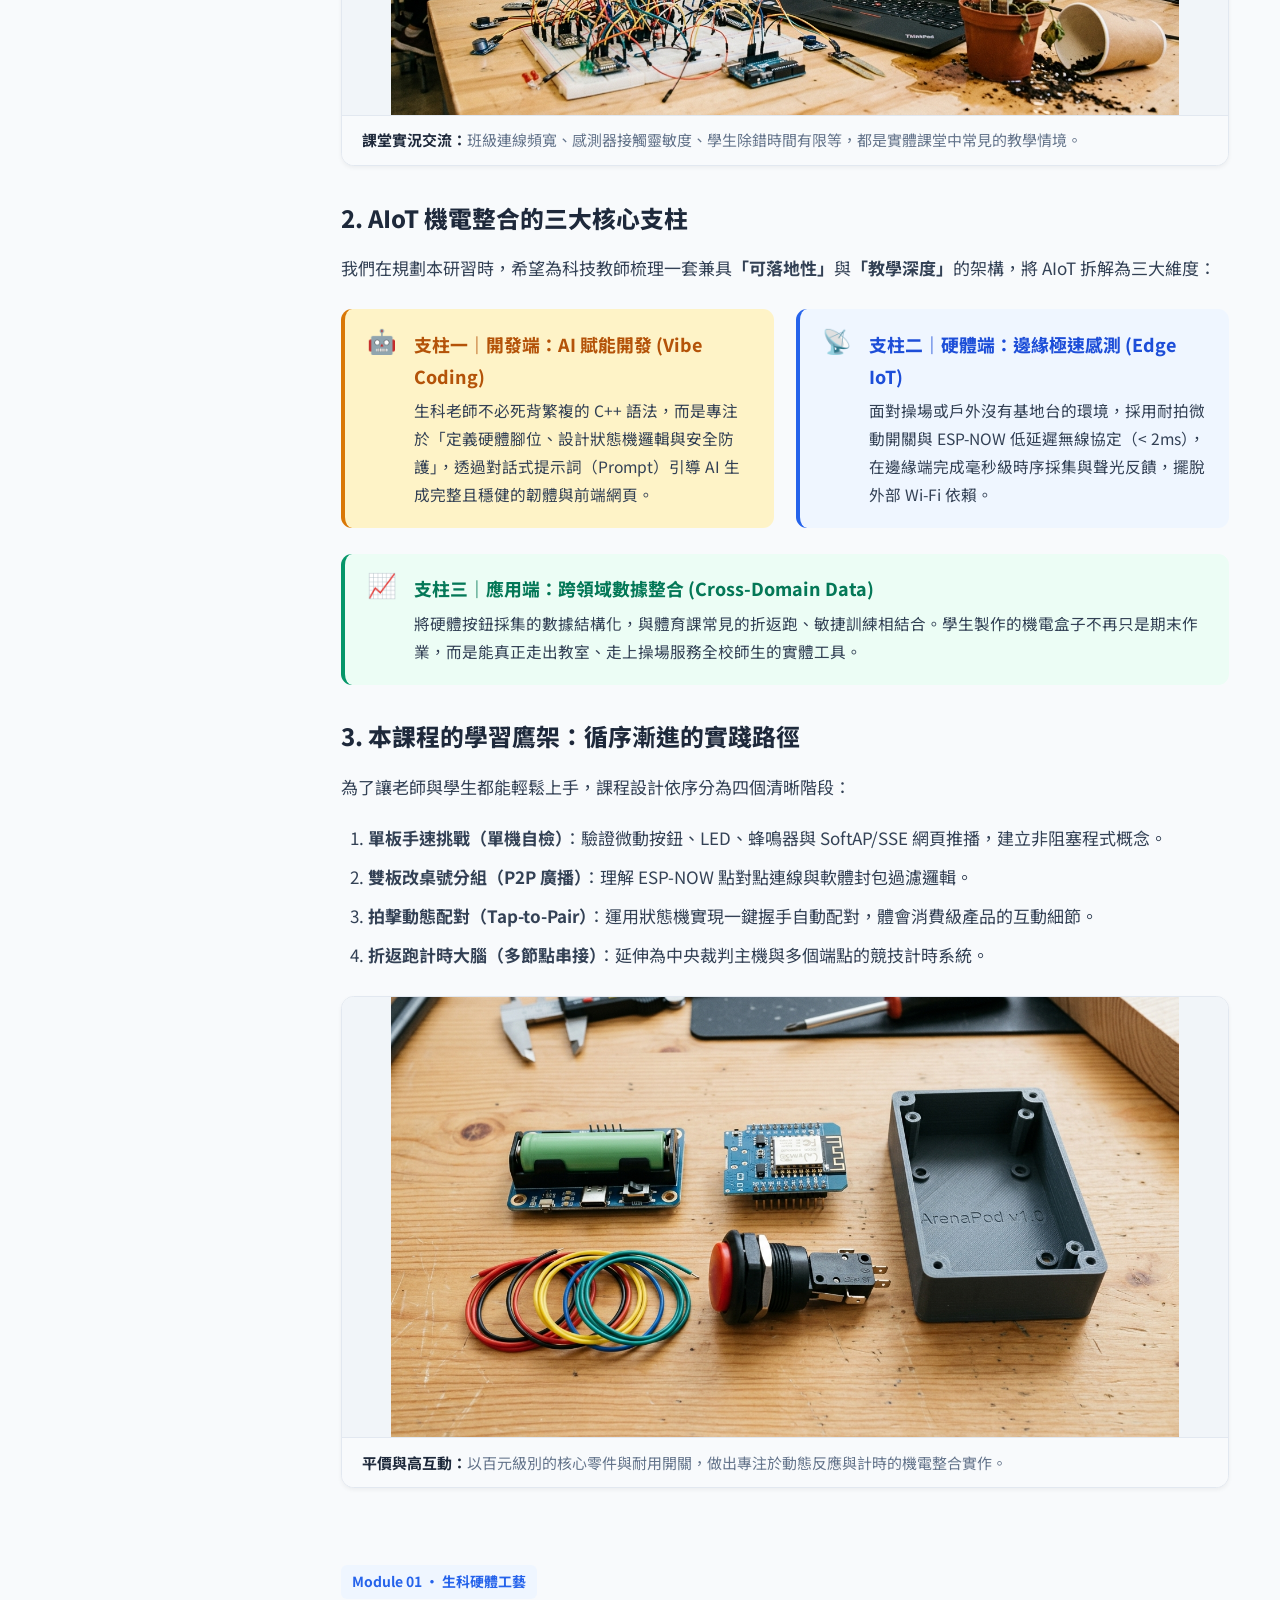
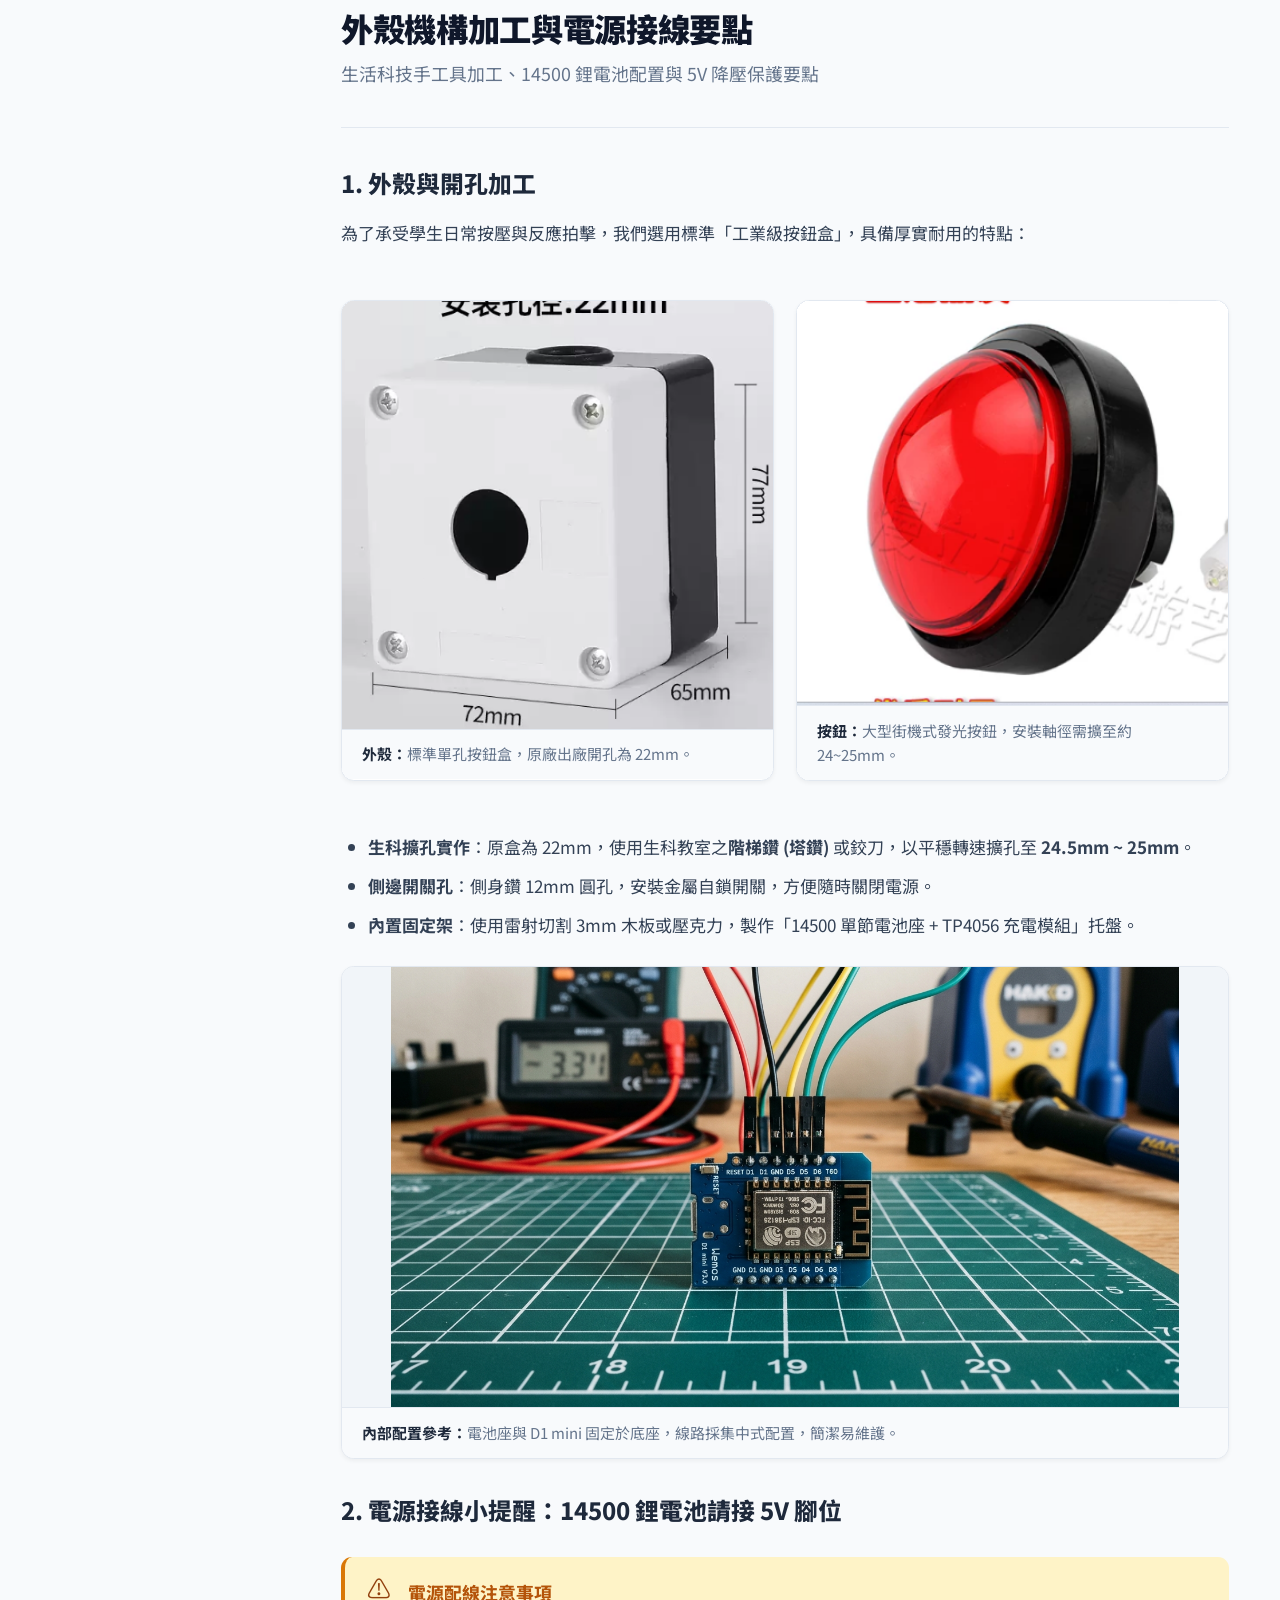
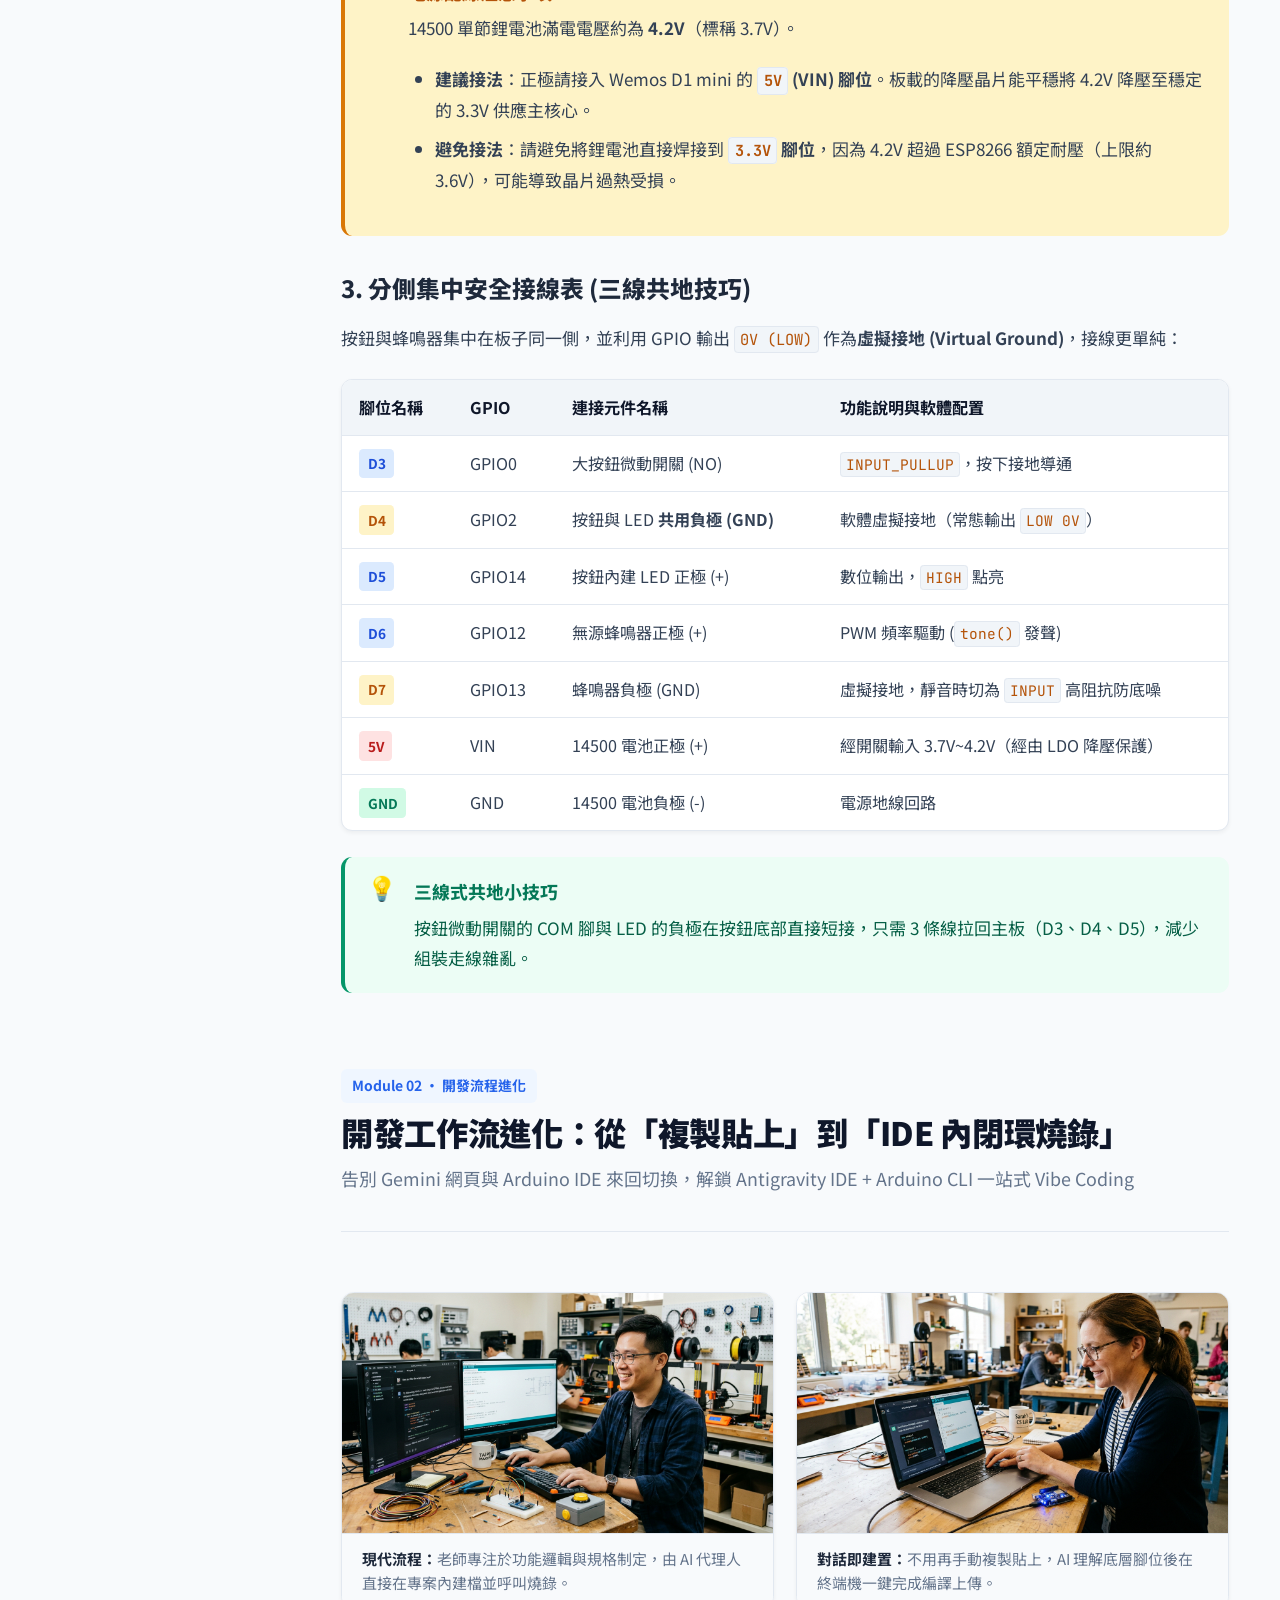
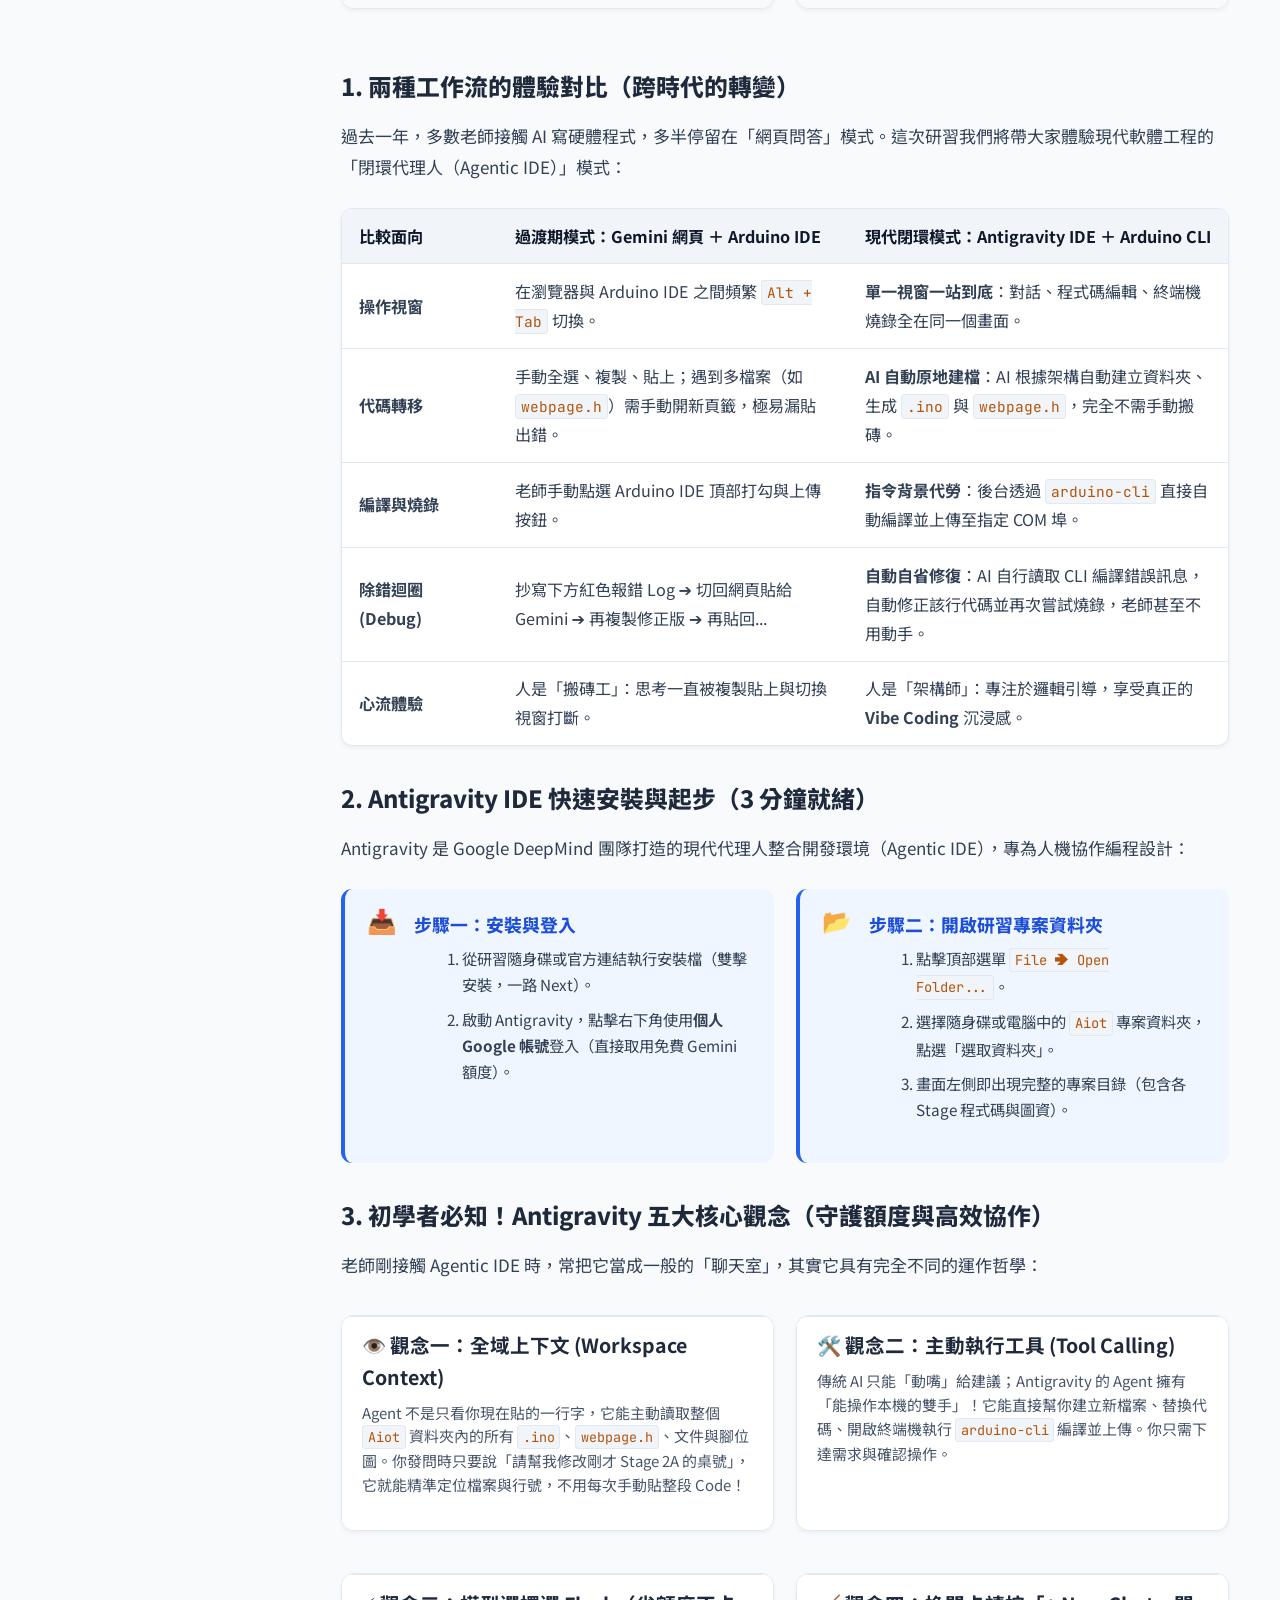
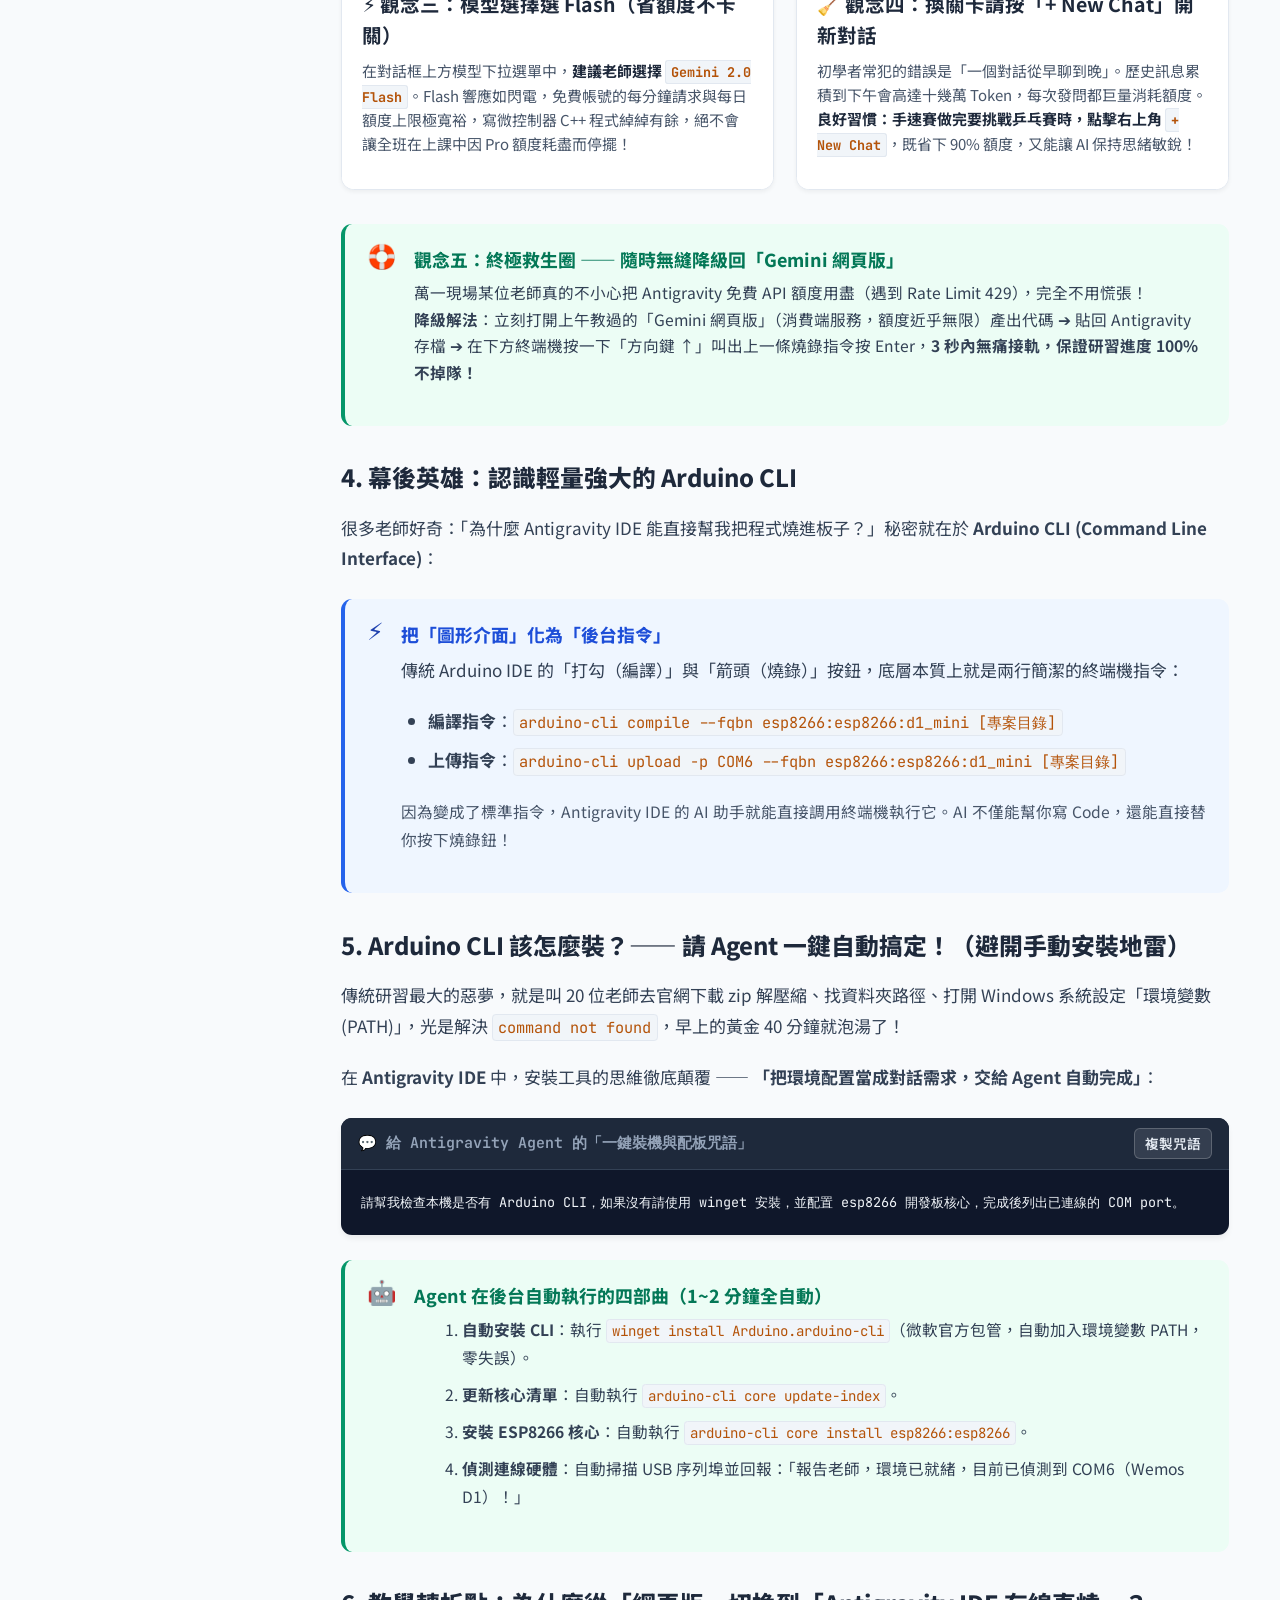
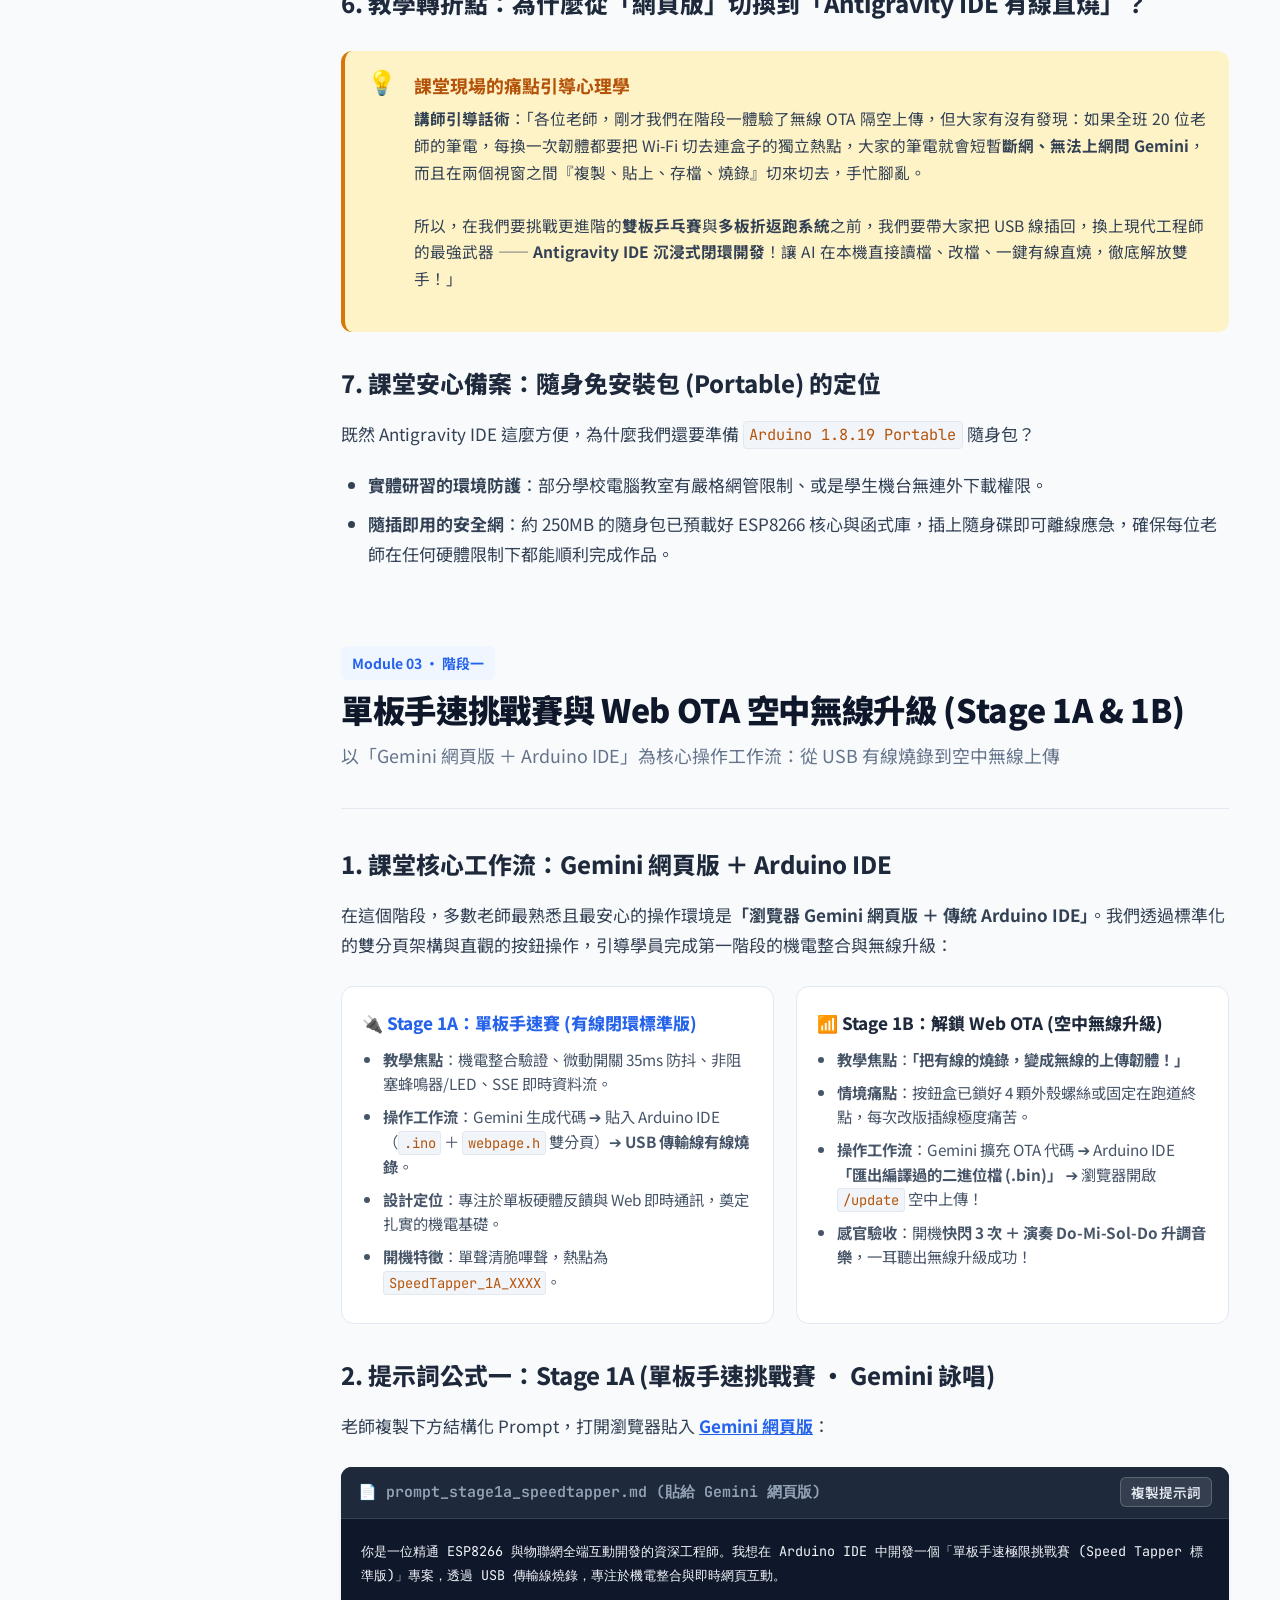
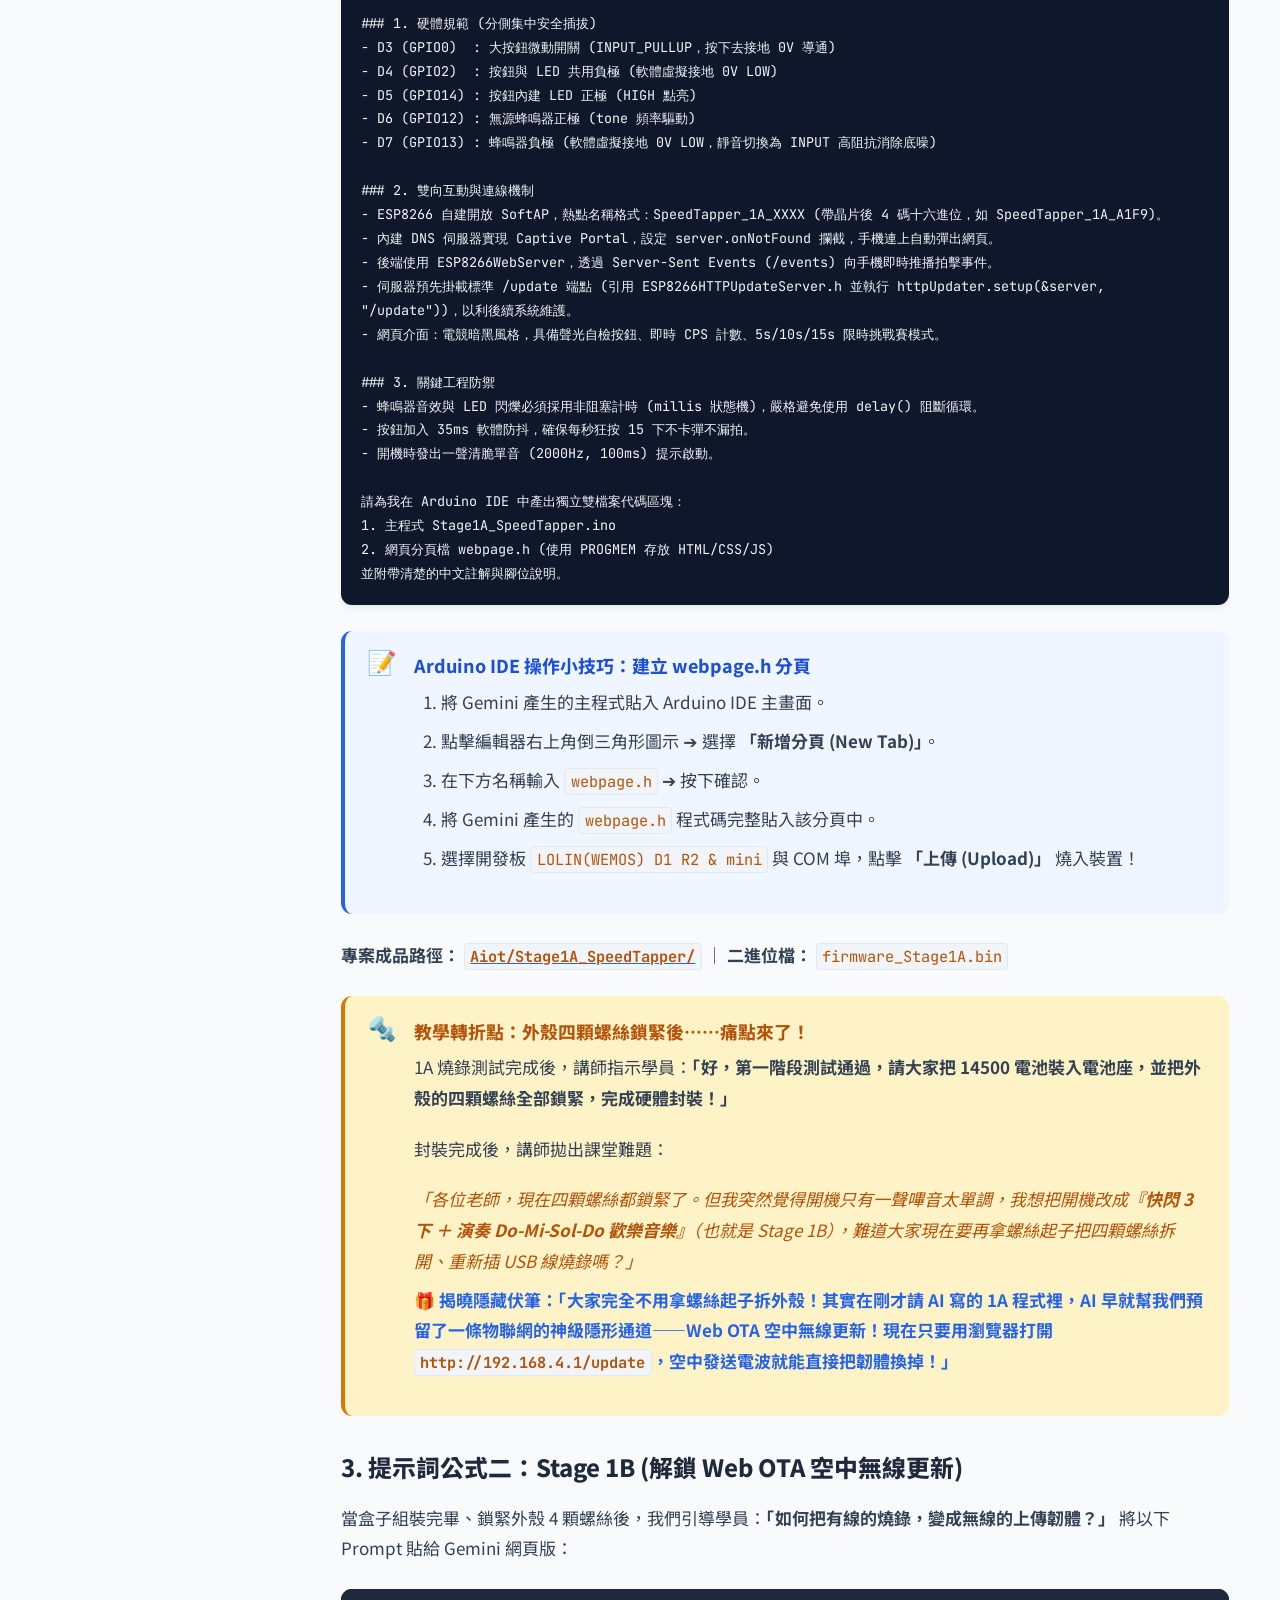
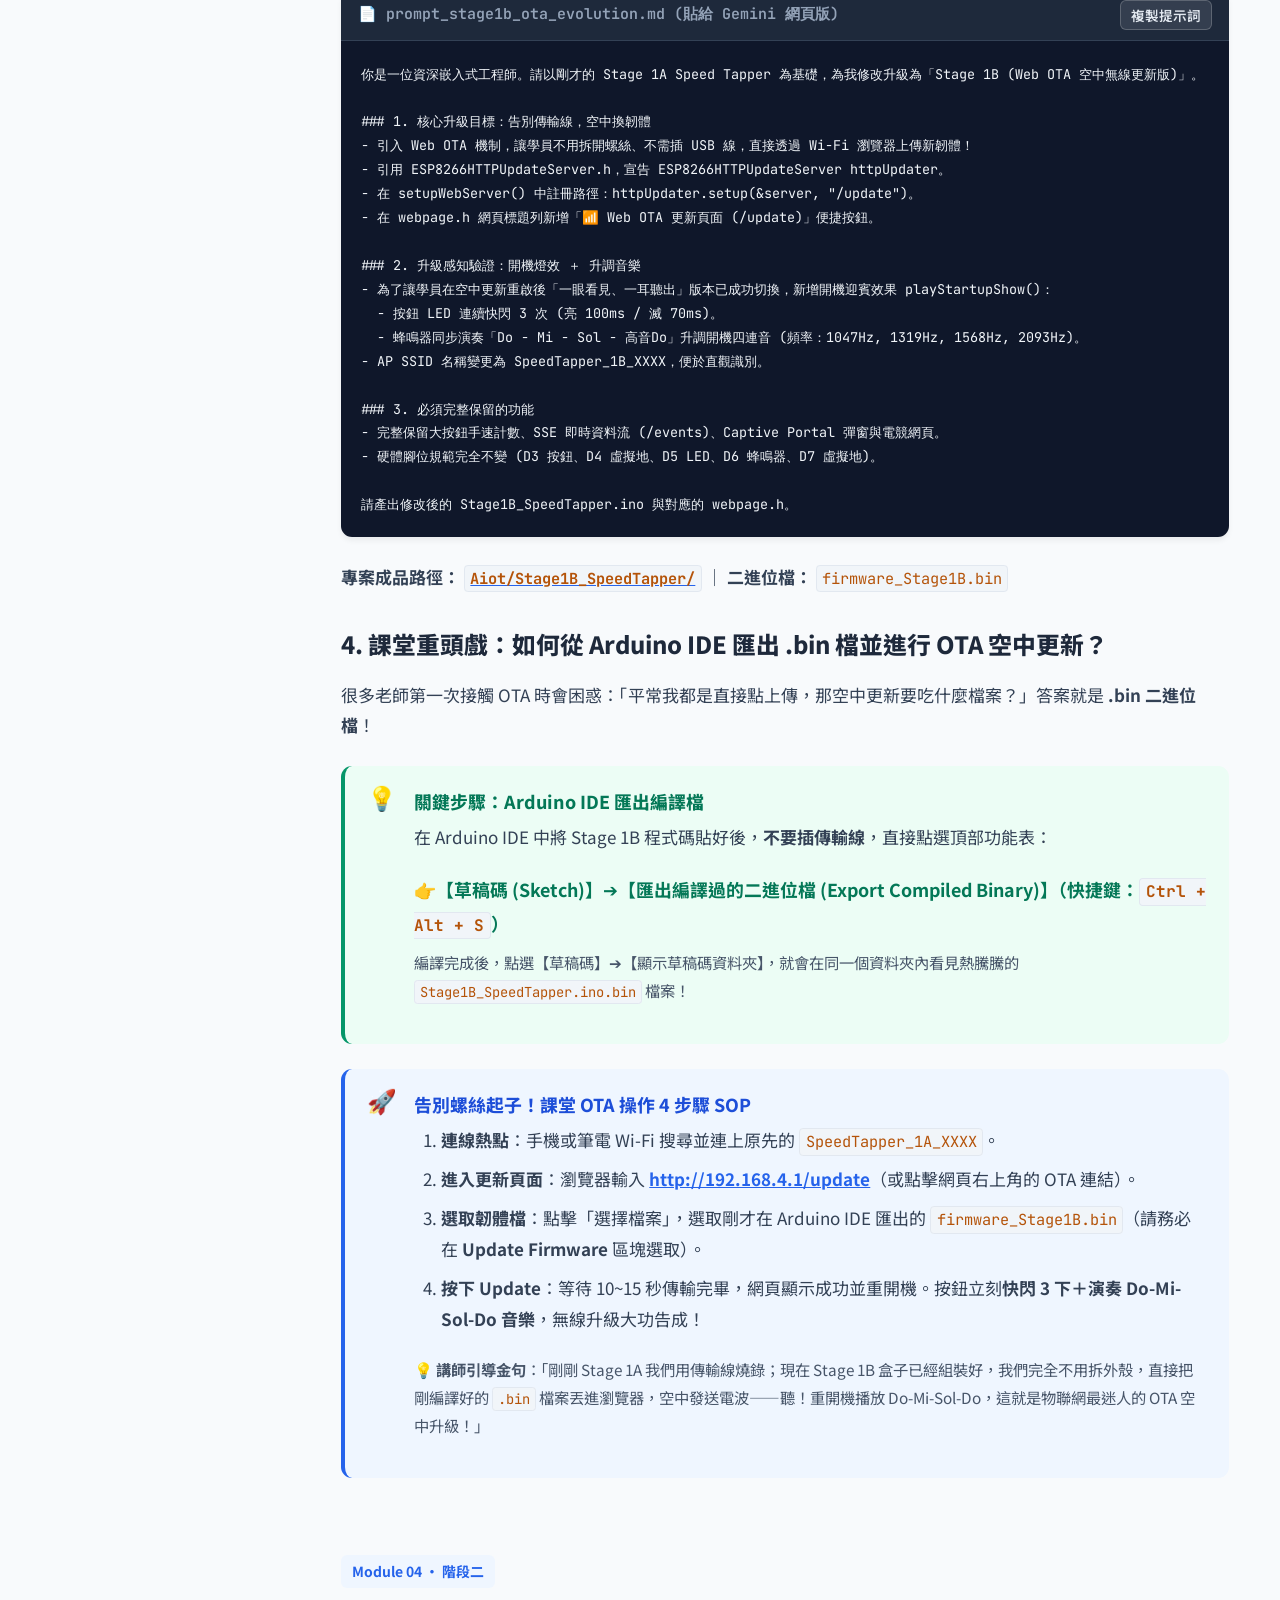
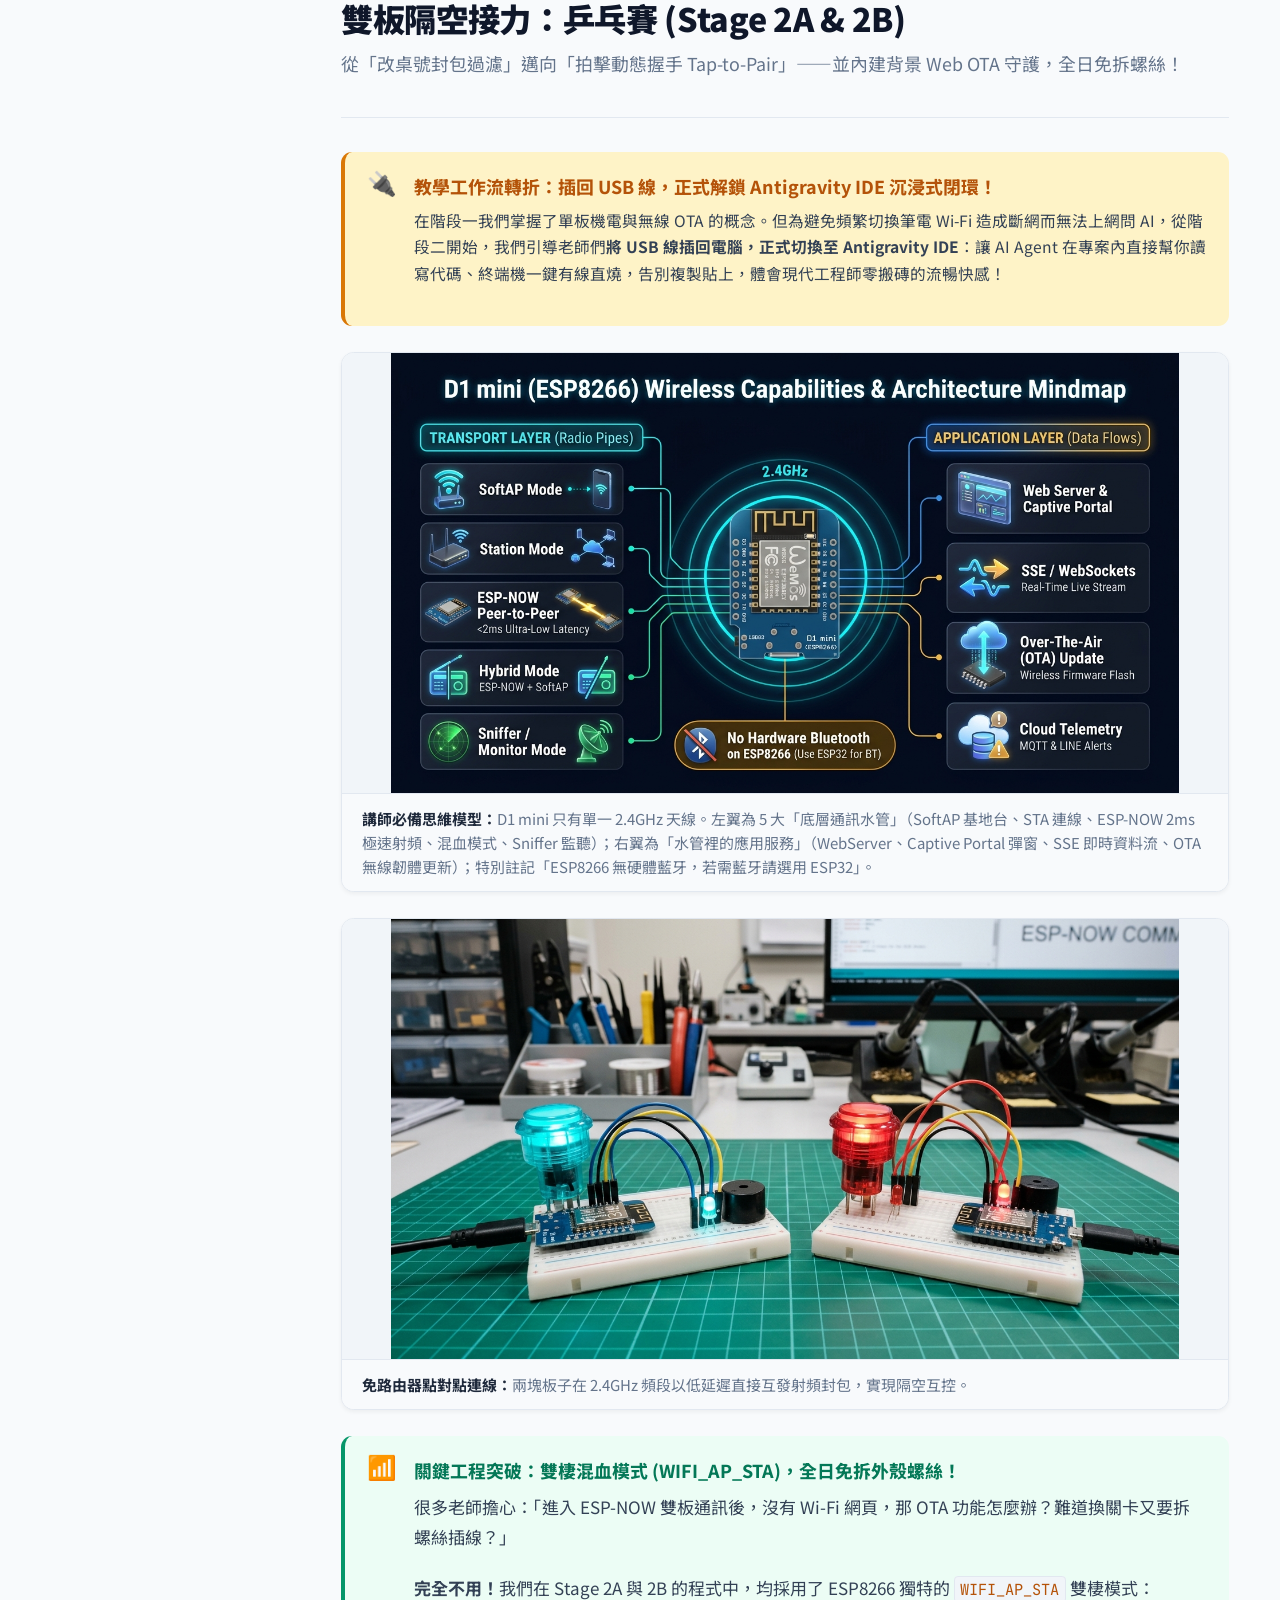
==== commit e295cac8: "feat: 在教學講義頁面正文中置頂新增 Canva 精簡簡報推薦卡與資源專區" ====
--- a/curriculum_guide.html
+++ b/curriculum_guide.html
@@ -1,4 +1,4 @@
-﻿<!DOCTYPE html>
+<!DOCTYPE html>
 <html lang="zh-TW">
 
 <head>
@@ -742,6 +742,33 @@
           <p class="module-subtitle">融合「開發端 AI 賦能」、「硬體端邊緣感測」與「應用端跨科整合」的實務思維</p>
         </div>
 
+        <!-- 研習簡報推薦卡片 (Canva & 互動大簡報) -->
+        <div style="background: linear-gradient(135deg, rgba(125,42,232,0.08), rgba(0,196,204,0.12)); border: 1.5px solid rgba(125,42,232,0.3); border-radius: 0.85rem; padding: 1.2rem 1.5rem; margin: 1.2rem 0 1.8rem; display: flex; align-items: center; justify-content: space-between; gap: 1.2rem; flex-wrap: wrap;">
+          <div style="display: flex; align-items: center; gap: 1rem; min-width: 260px;">
+            <div style="font-size: 2.2rem; background: #fff; width: 54px; height: 54px; display: flex; align-items: center; justify-content: center; border-radius: 12px; box-shadow: 0 2px 8px rgba(125,42,232,0.15);">
+              🎨
+            </div>
+            <div>
+              <div style="font-size: 1.05rem; font-weight: 800; color: #4c1d95; margin-bottom: 0.2rem;">
+                研習精簡教學簡報 (Canva 簡報頁面)
+              </div>
+              <div style="font-size: 0.88rem; color: #64748b; line-height: 1.4;">
+                王董精心設計的精簡版授課投影片，快速瀏覽機電整合架構、邊緣物聯網與體育跨域應用！
+              </div>
+            </div>
+          </div>
+          <div style="display: flex; gap: 0.6rem; align-items: center; flex-wrap: wrap;">
+            <a href="https://canva.link/6io5jtndaheli7z" target="_blank" style="display: inline-flex; align-items: center; gap: 0.45rem; background: linear-gradient(135deg, #7d2ae8, #00c4cc); color: #fff; text-decoration: none; font-weight: 700; font-size: 0.92rem; padding: 0.65rem 1.25rem; border-radius: 0.55rem; box-shadow: 0 2px 8px rgba(125,42,232,0.35); transition: transform 0.15s ease;">
+              <span>🚀 開啟 Canva 簡報</span>
+              <span>↗</span>
+            </a>
+            <a href="workshop_presentation.html" target="_blank" style="display: inline-flex; align-items: center; gap: 0.45rem; background: #ffffff; color: #0284c7; border: 1px solid #bae6fd; text-decoration: none; font-weight: 700; font-size: 0.92rem; padding: 0.65rem 1.1rem; border-radius: 0.55rem; box-shadow: 0 1px 4px rgba(0,0,0,0.05);">
+              <span>📺 現場互動大簡報</span>
+              <span>↗</span>
+            </a>
+          </div>
+        </div>
+
         <p>
           在國中科技領域的教學脈絡中，<strong>生活科技</strong>著重於機構加工、結構強度與工具操作；<strong>資訊科技</strong>則聚焦於運算思維、程式邏輯與演算法。兩者的交會點，正是當代工程教育不可或缺的<strong>「機電整合（Mechatronics）」</strong>。
         </p>
@@ -2158,6 +2185,16 @@
             </tbody>
           </table>
         </div>
+
+        <div class="callout callout-info" style="margin-top: 1.5rem;">
+          <div class="callout-title">🎨 研習簡報與核心教材資源</div>
+          <p>
+            • <strong>精簡版 Canva 投影片</strong>：<a href="https://canva.link/6io5jtndaheli7z" target="_blank" style="color: #7d2ae8; font-weight: 700; text-decoration: underline;">https://canva.link/6io5jtndaheli7z</a>（王董精心設計的精簡授課投影片）<br>
+            • <strong>現場互動投影大簡報</strong>：<a href="workshop_presentation.html" target="_blank" style="color: var(--primary); font-weight: 700;">workshop_presentation.html</a>（內建雙板邏輯互動模擬器與投影視角）<br>
+            • <strong>ArenaPod 競技拓撲技術手冊</strong>：<a href="折返跑.md" target="_blank" style="color: #334155; font-weight: 700;">折返跑.md</a>（深層狀態機、運動科學與通訊封包規格）<br>
+            • <strong>GitHub 開源儲存庫</strong>：<a href="https://github.com/eric-aicode/aiot" target="_blank" style="color: #059669; font-weight: 700;">https://github.com/eric-aicode/aiot</a>（全 7 階段韌體、二進位檔與教案原始檔）
+          </p>
+        </div>
       </section>
 
     </main>
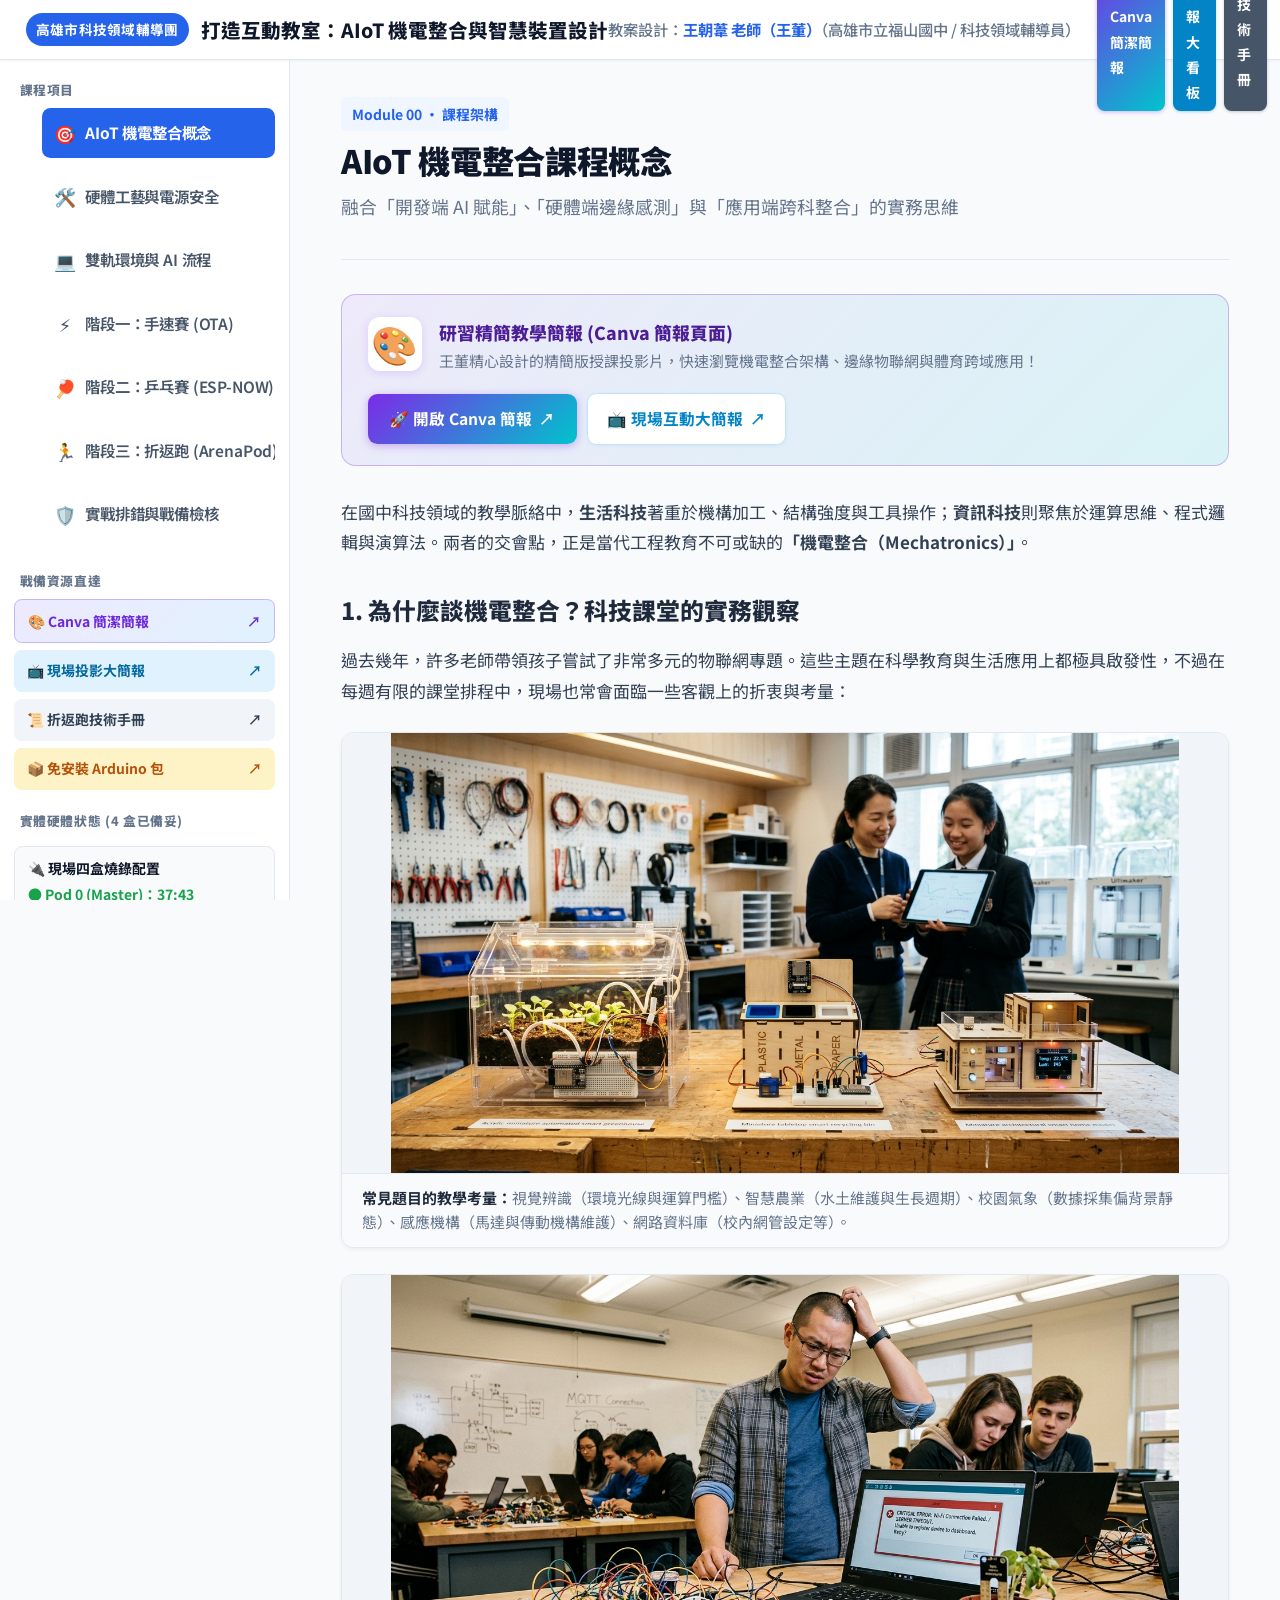
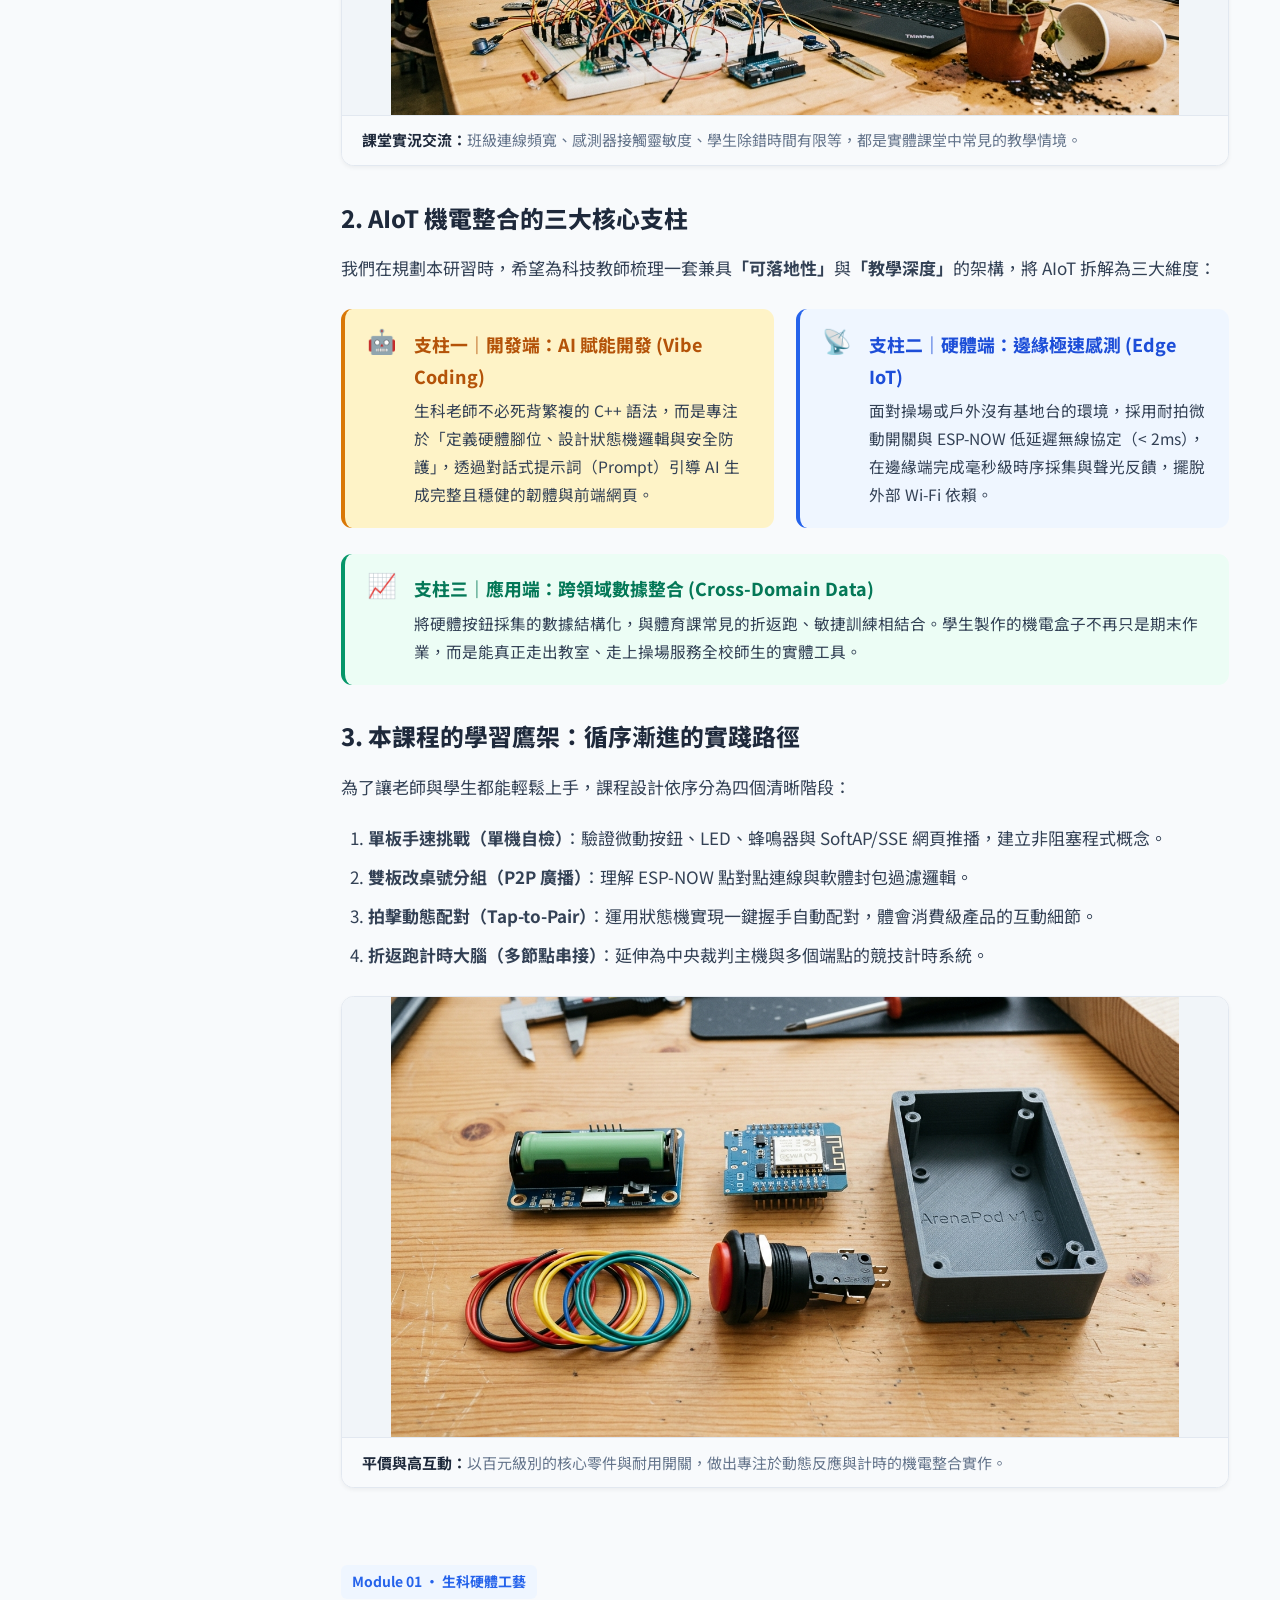
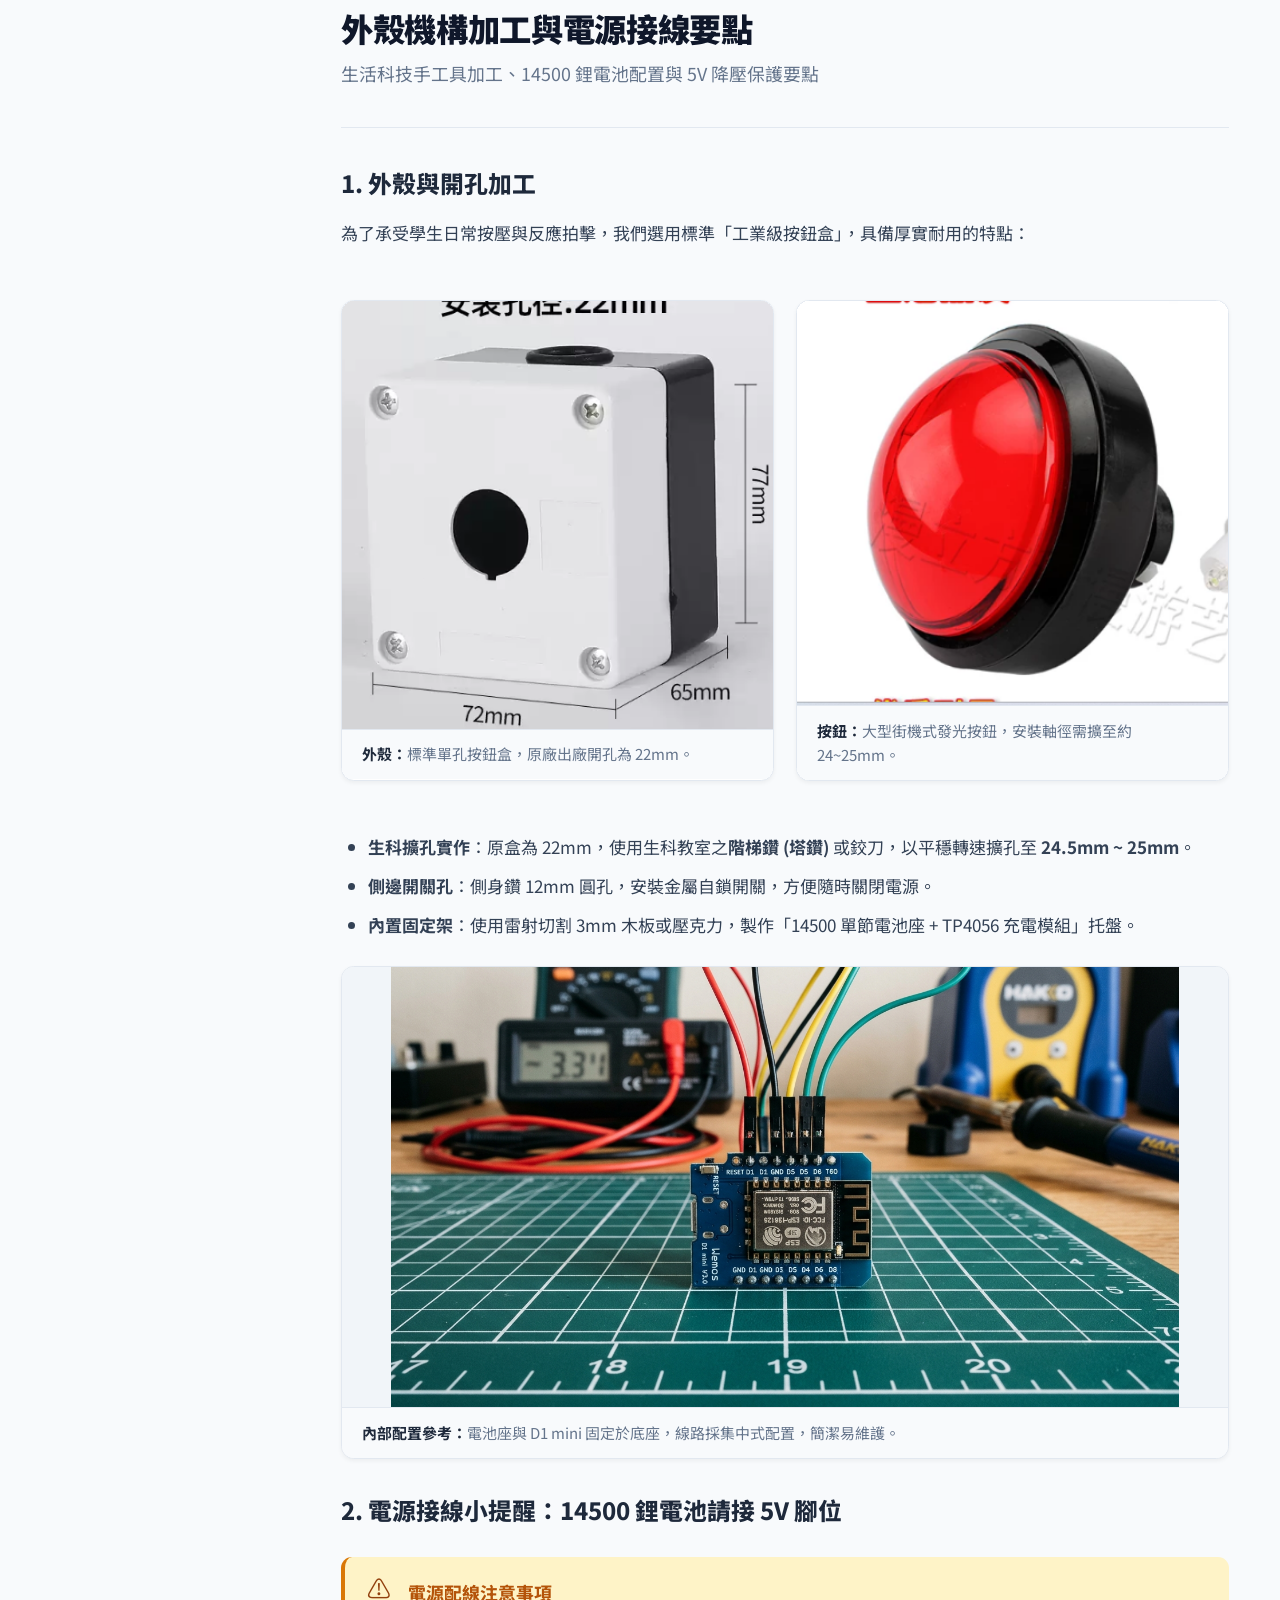
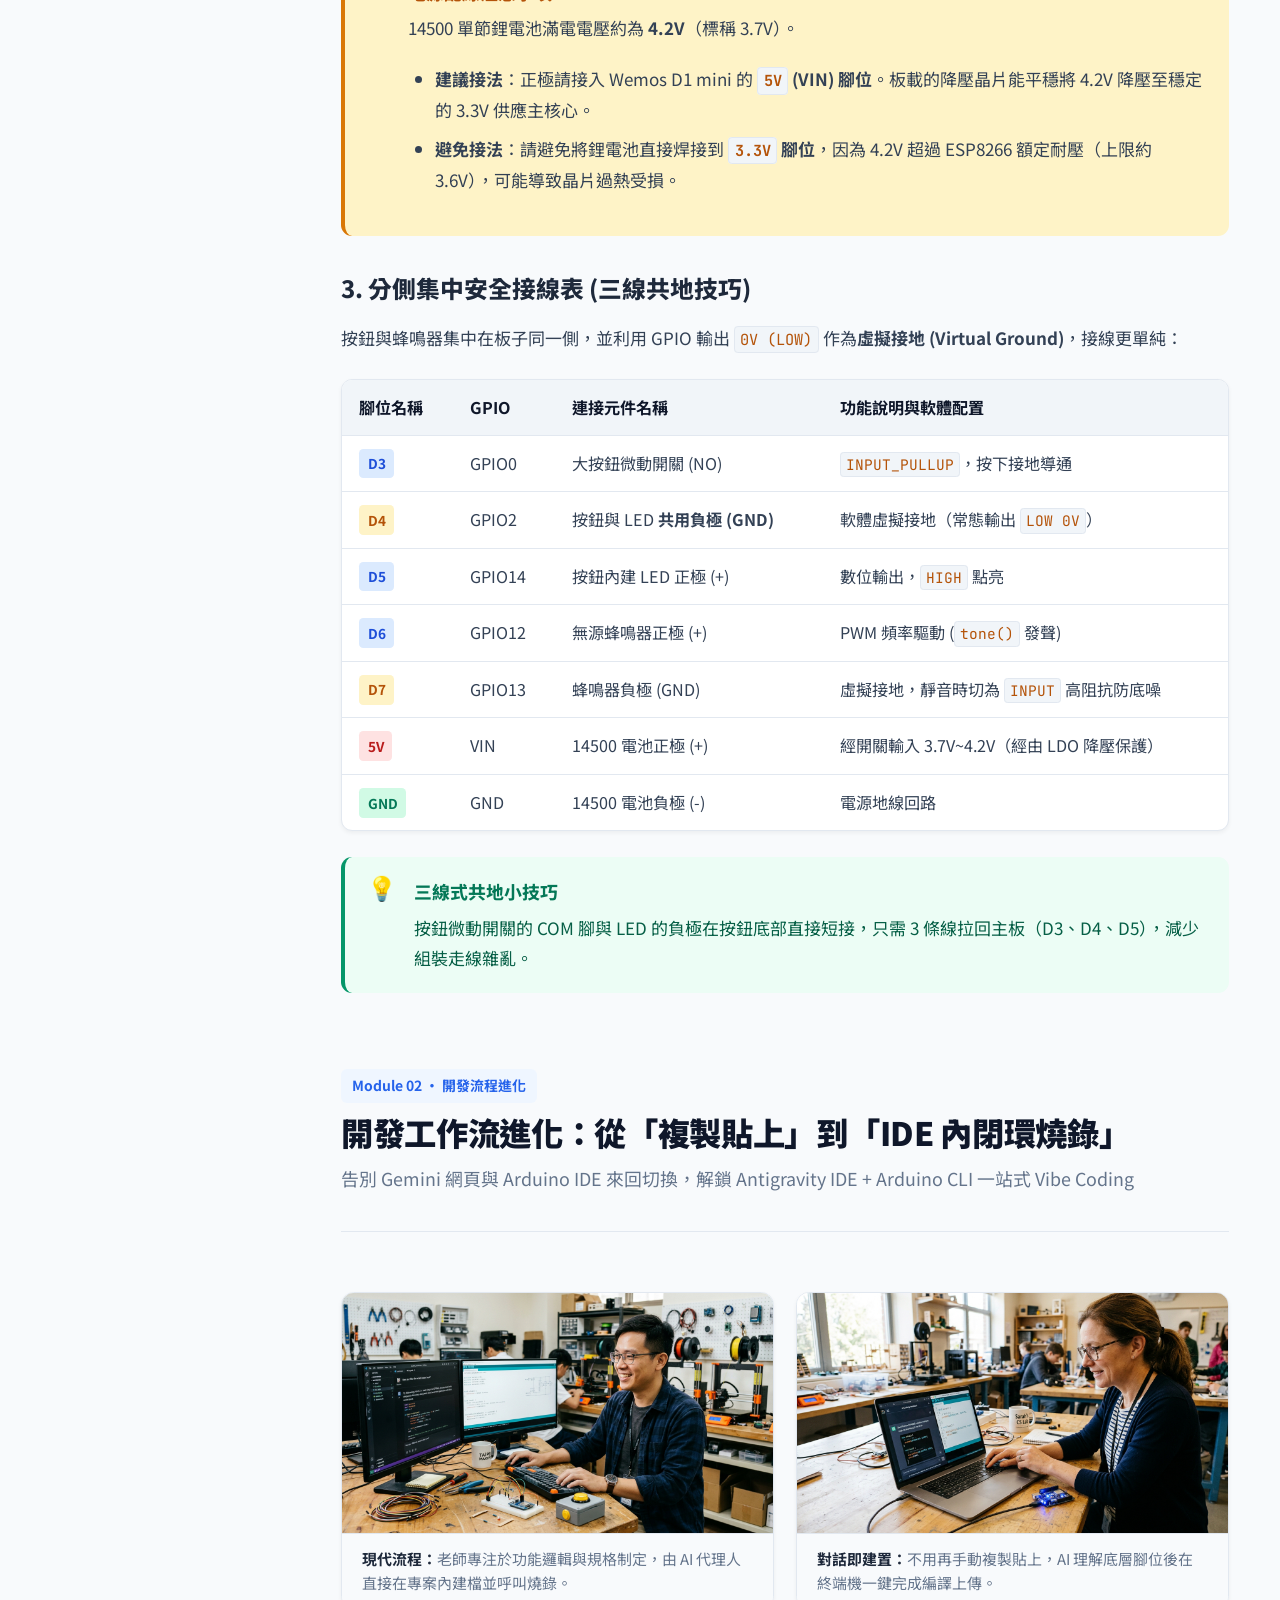
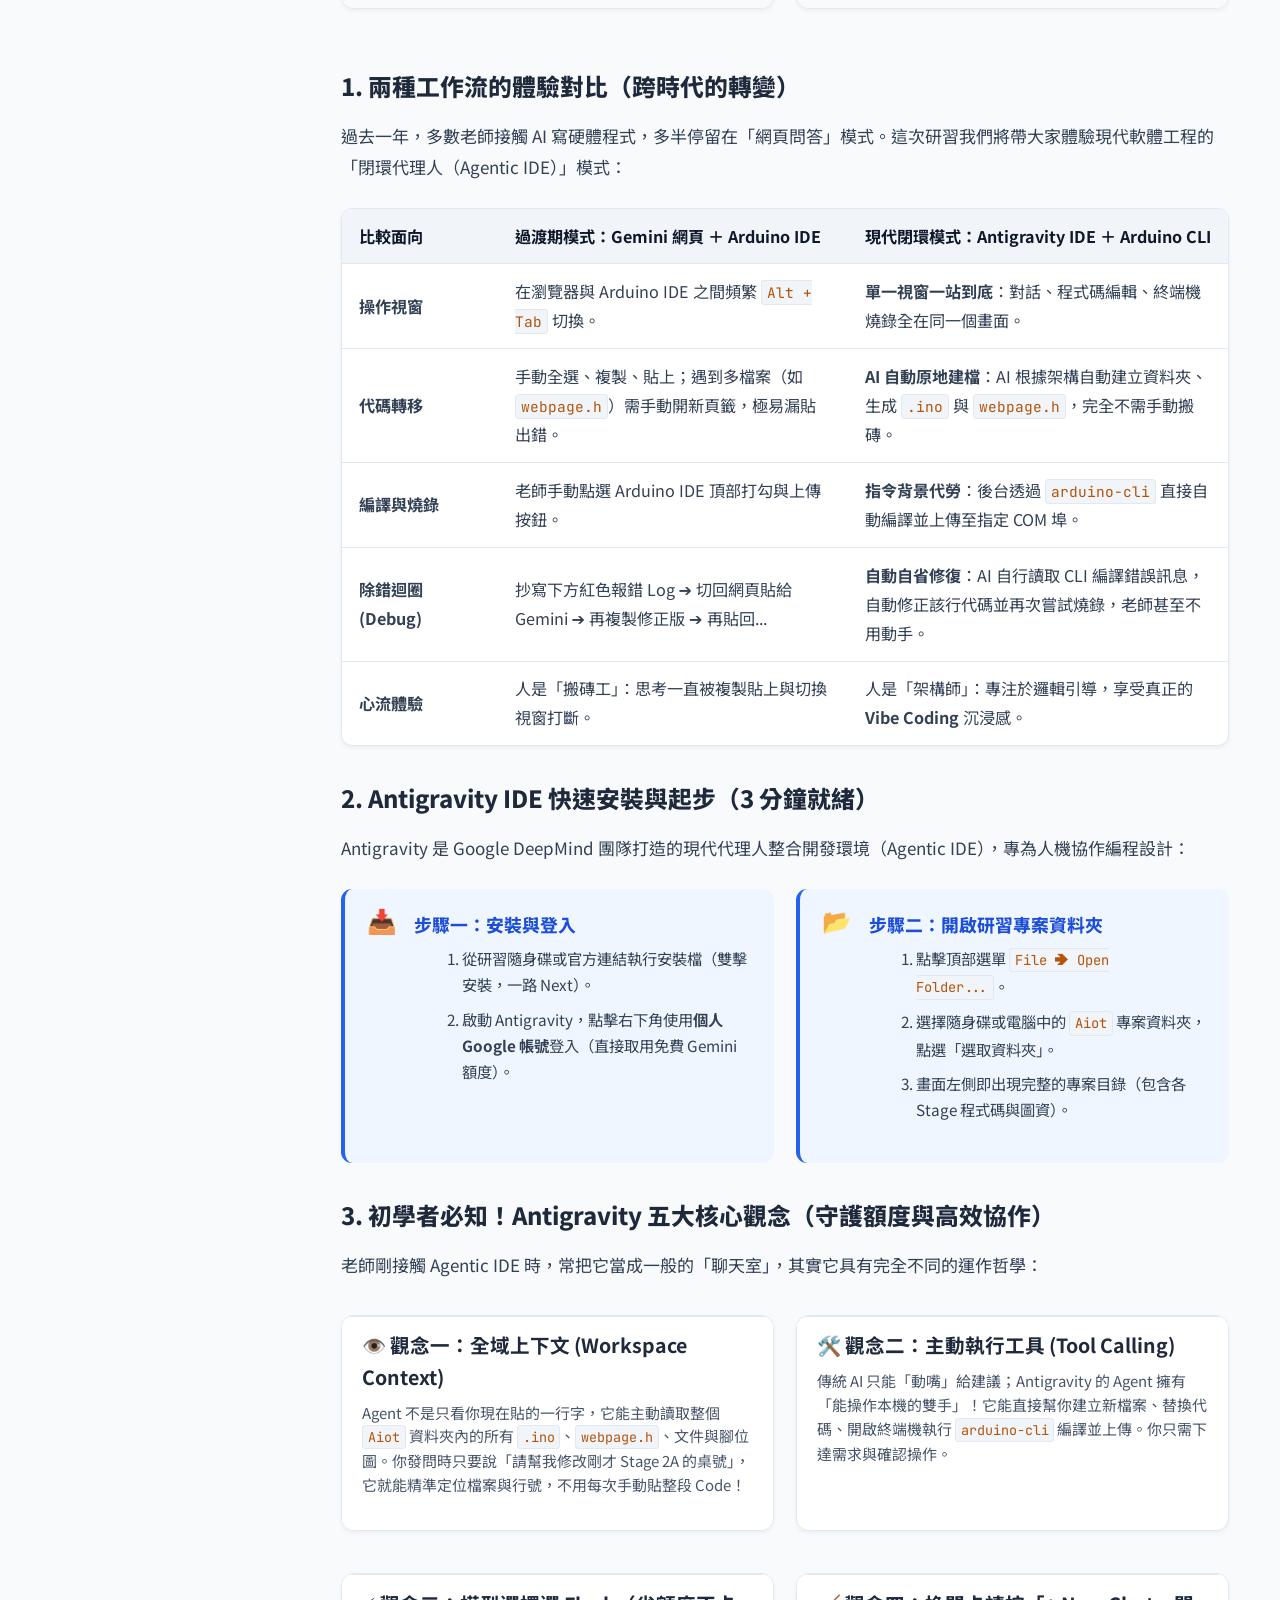
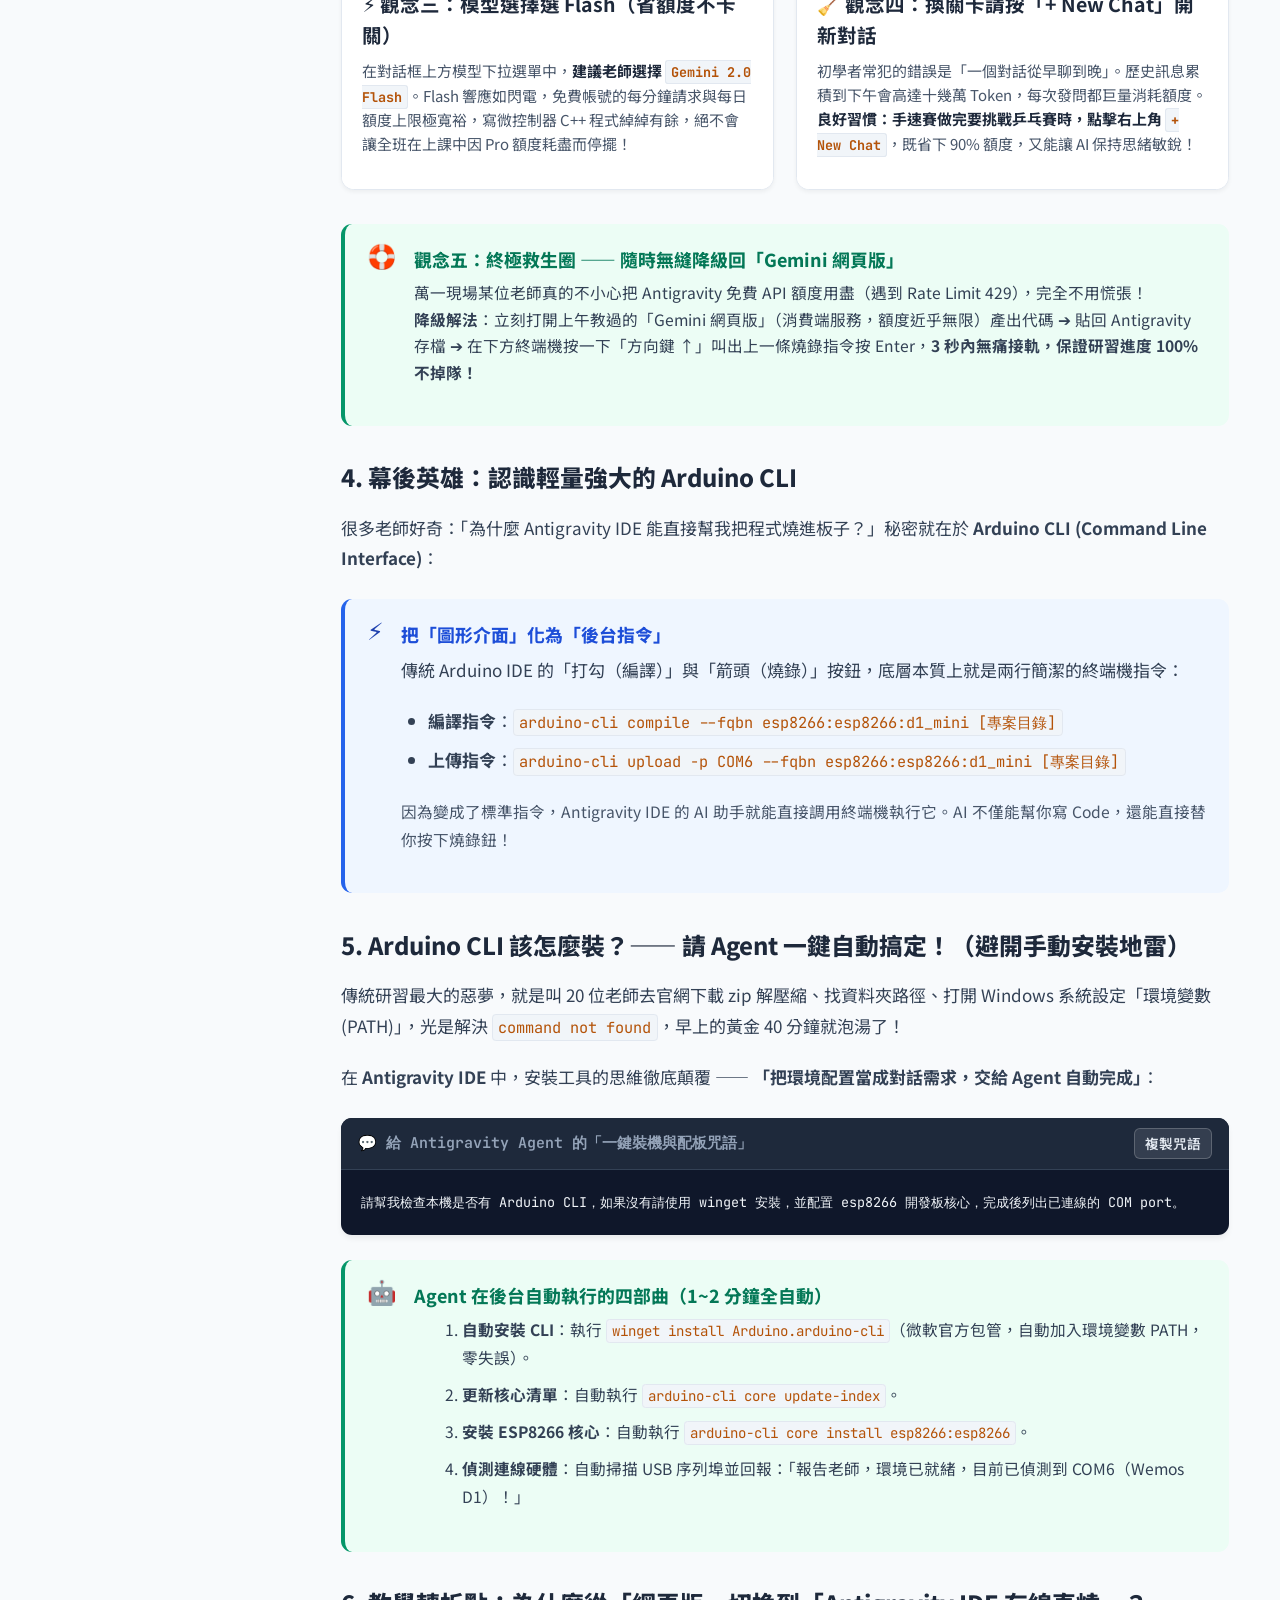
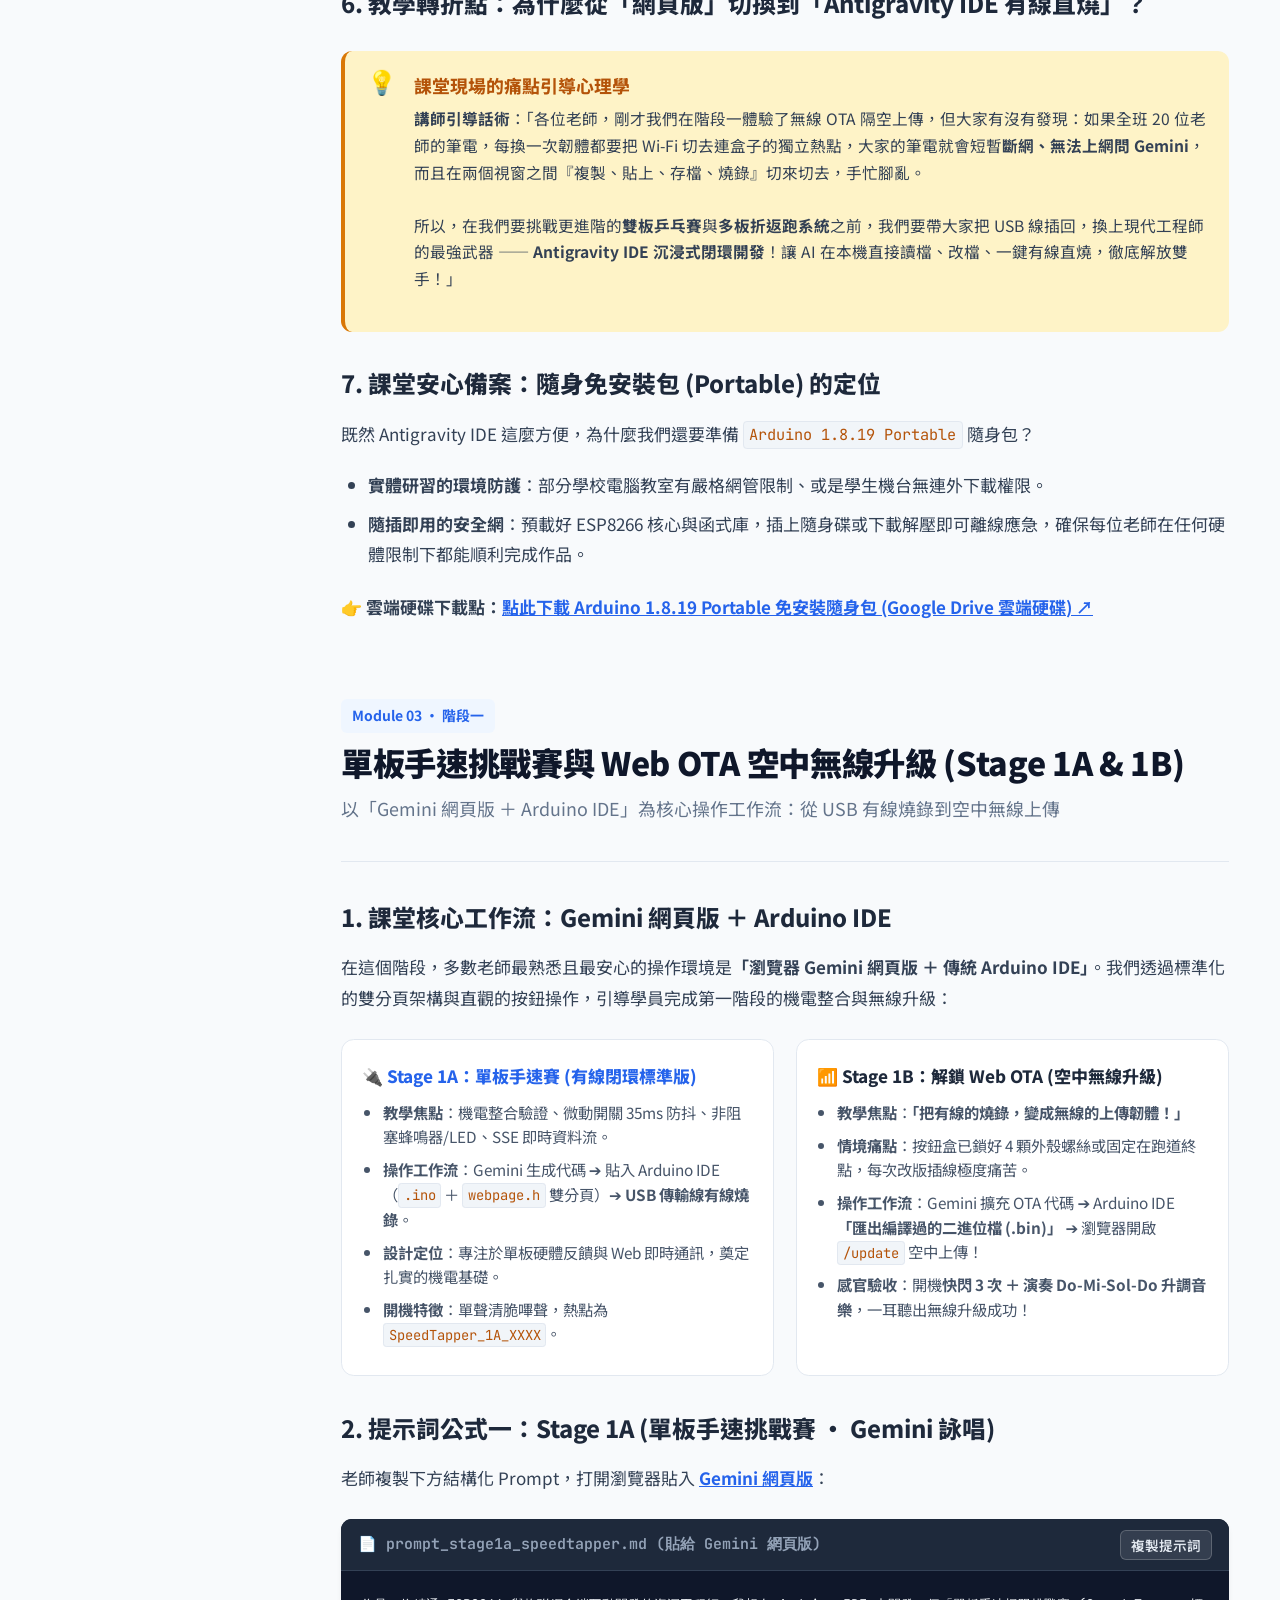
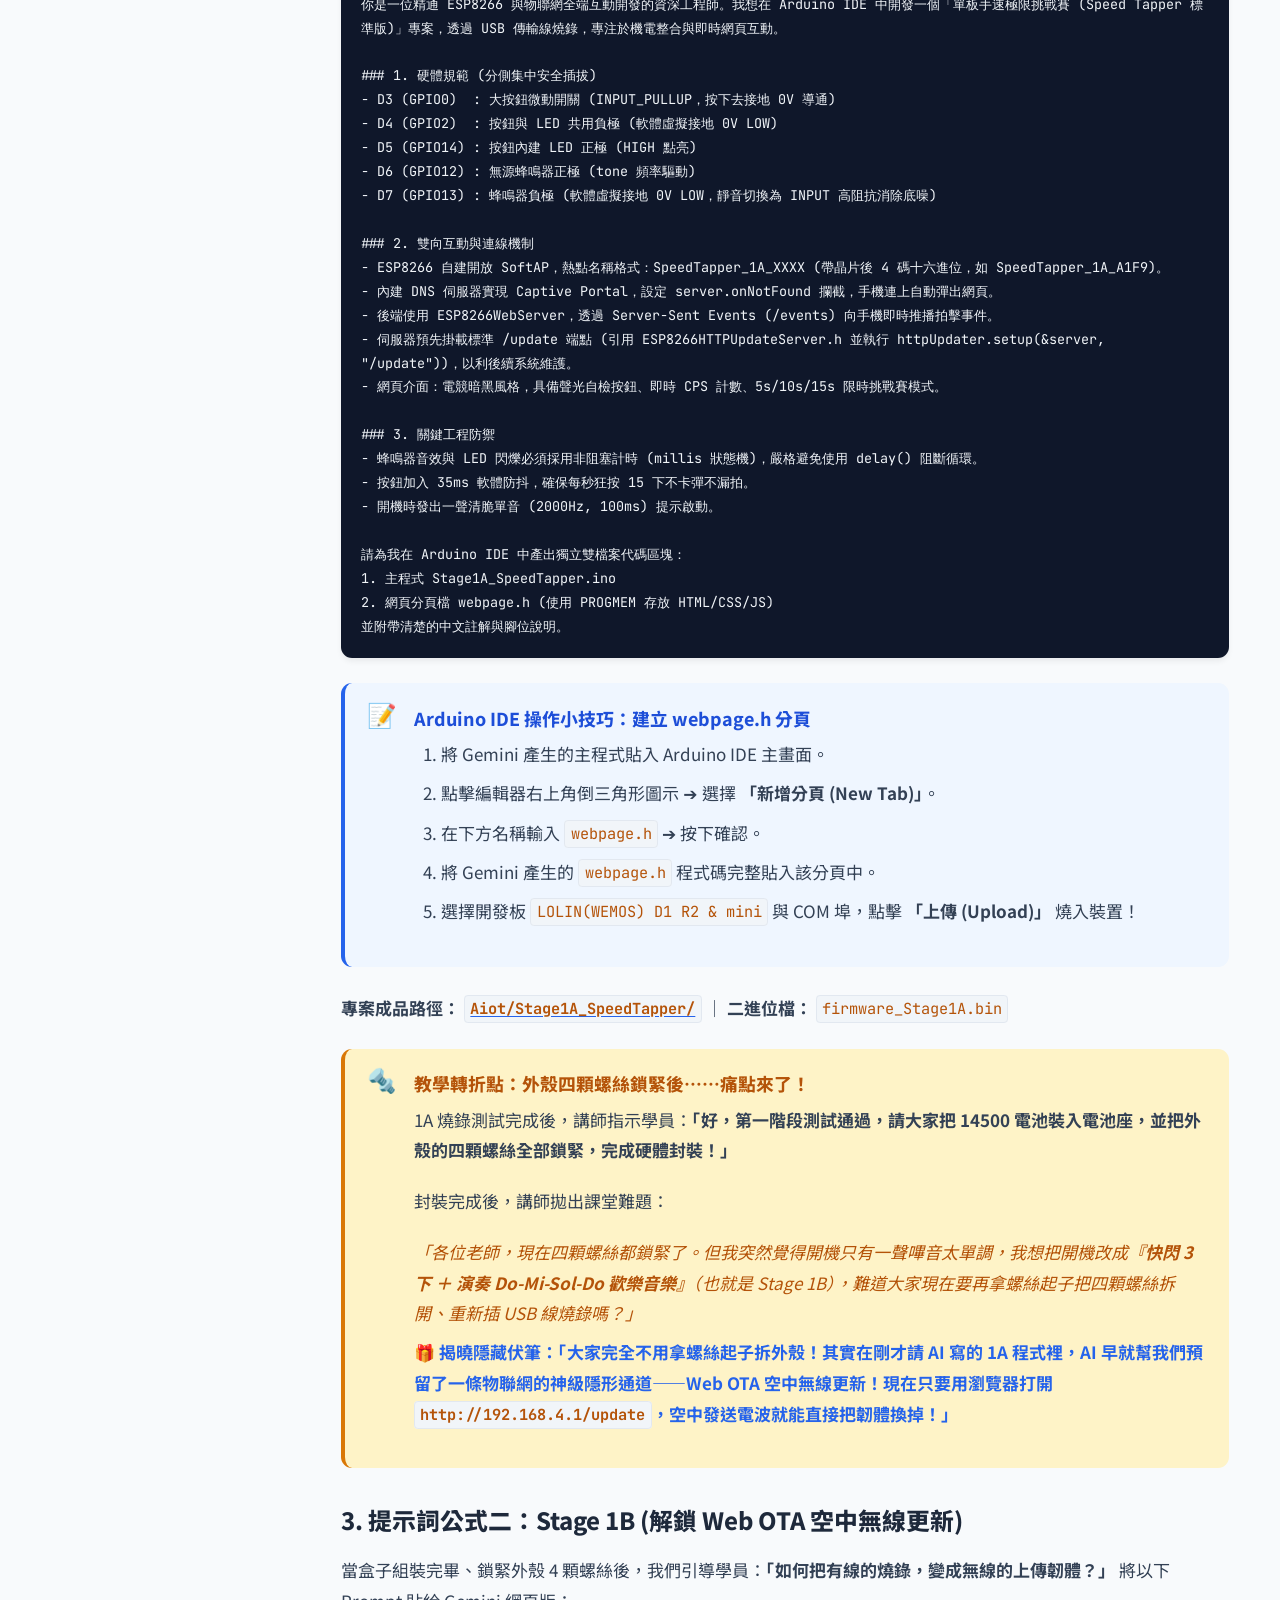
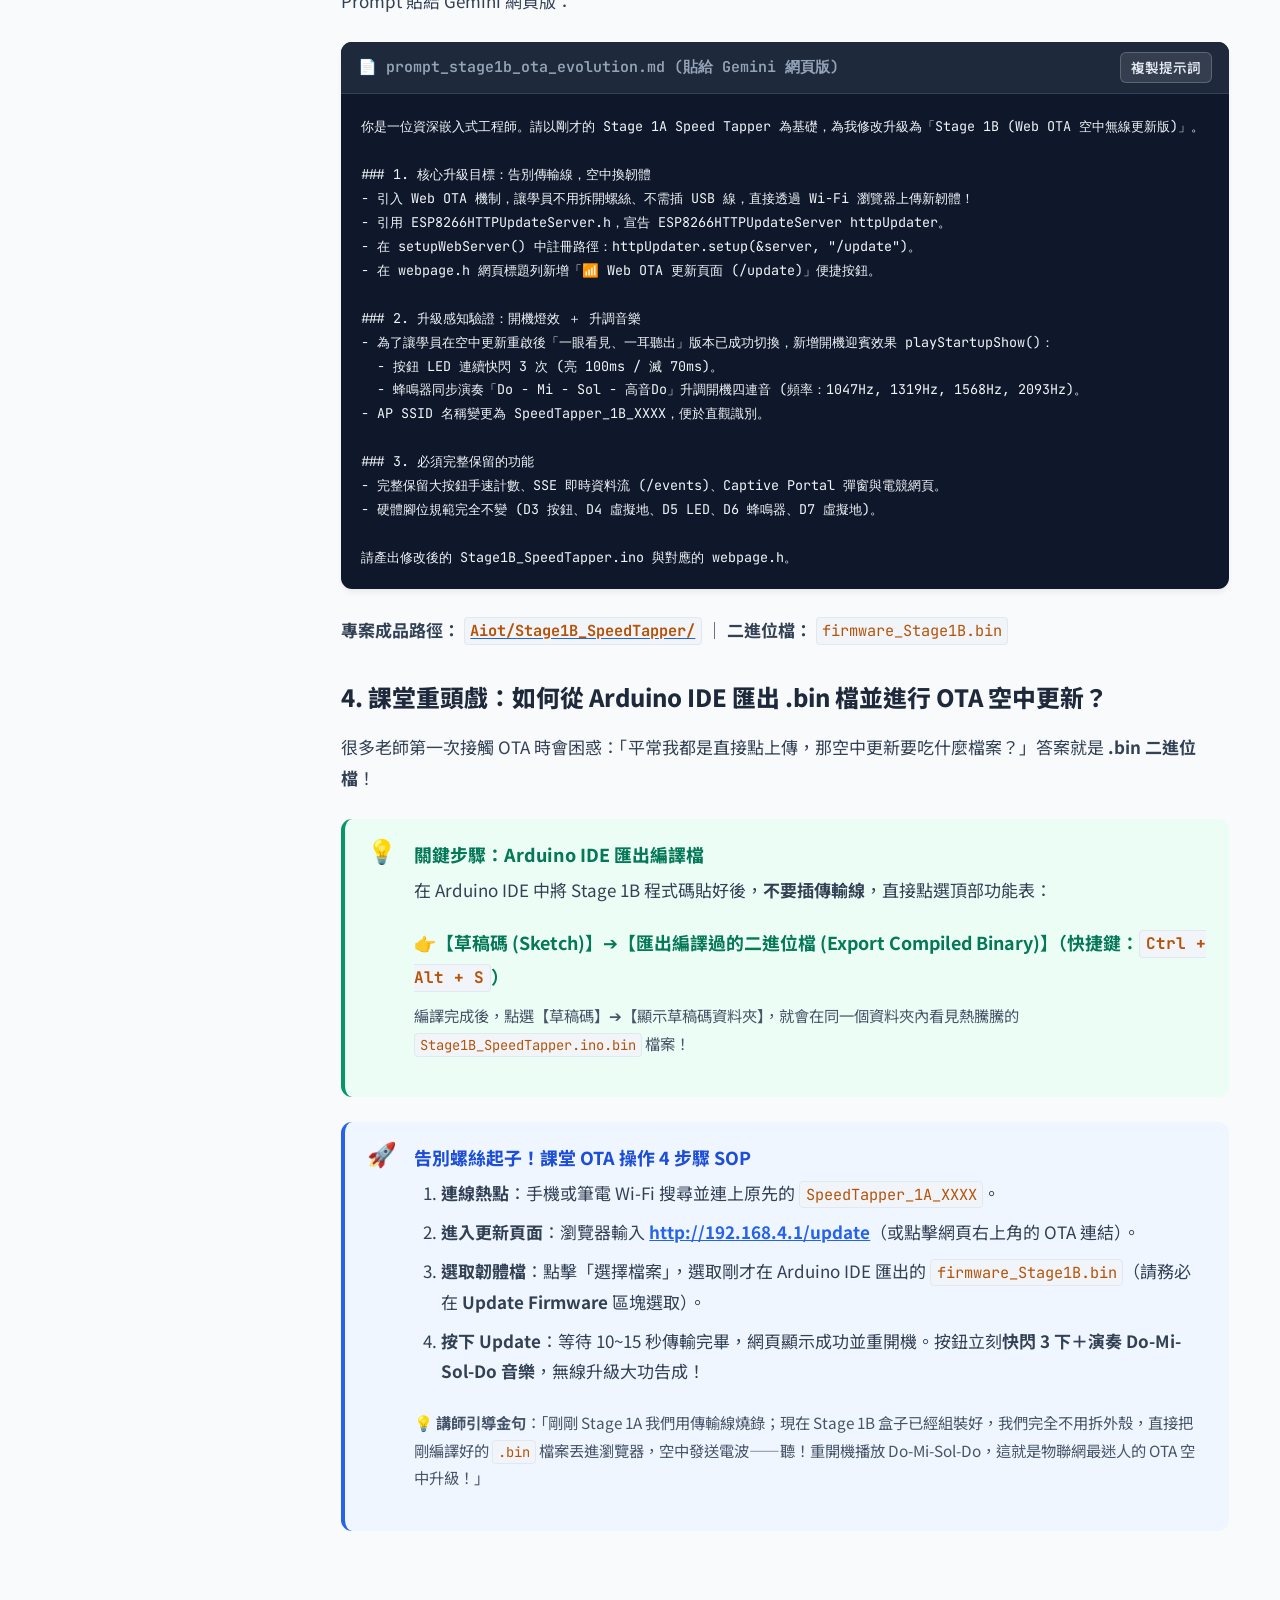
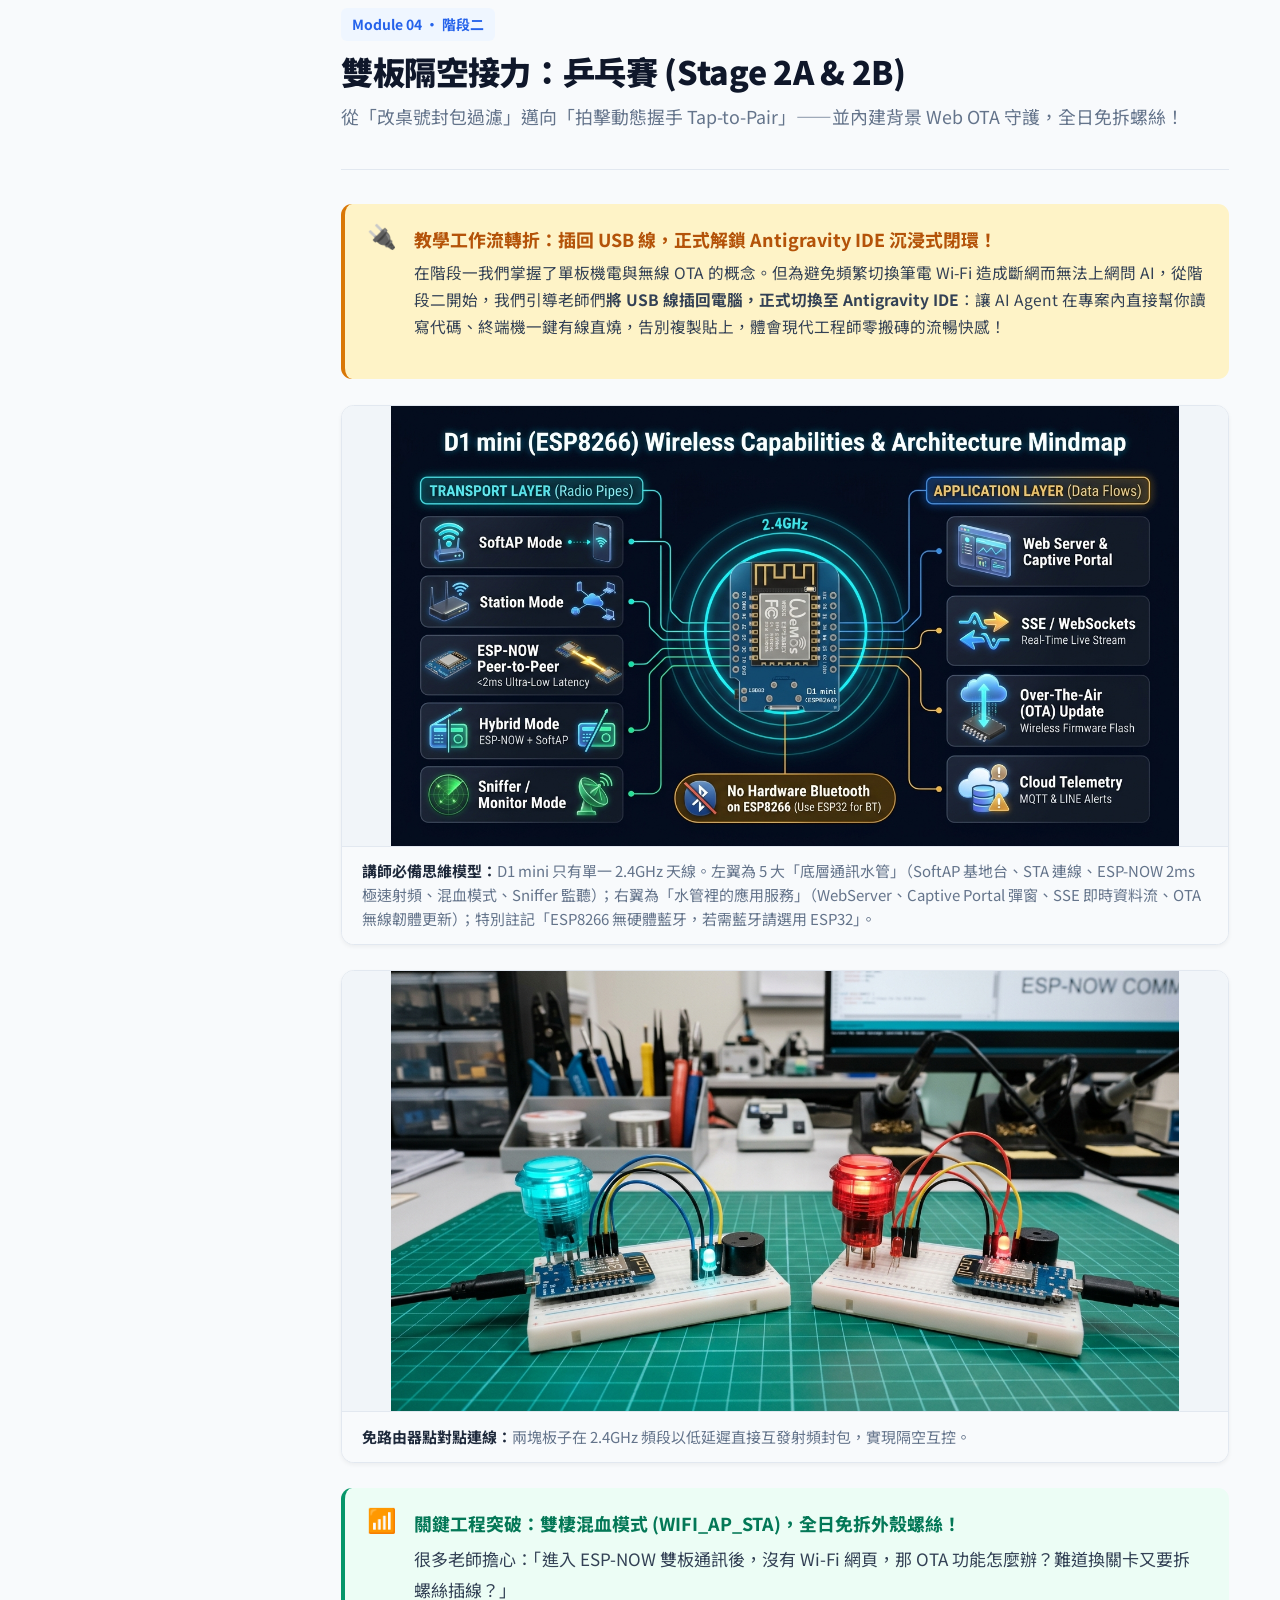
==== commit 8555aeea: "fix: 將免安裝隨身包下載連結更新為 Google Drive 雲端硬碟載點" ====
--- a/curriculum_guide.html
+++ b/curriculum_guide.html
@@ -711,8 +711,8 @@
         <a href="折返跑.md" target="_blank" style="display: flex; align-items: center; justify-content: space-between; padding: 0.5rem 0.75rem; background: #f1f5f9; color: #334155; border-radius: 0.45rem; text-decoration: none; font-size: 0.82rem; font-weight: 700;">
           <span>📜 折返跑技術手冊</span><span>↗</span>
         </a>
-        <a href="Arduino-1.8.19-Portable-ESP8266.zip" download style="display: flex; align-items: center; justify-content: space-between; padding: 0.5rem 0.75rem; background: #fef3c7; color: #b45309; border-radius: 0.45rem; text-decoration: none; font-size: 0.82rem; font-weight: 700;">
-          <span>📦 免安裝 Arduino 包</span><span>⬇</span>
+        <a href="https://drive.google.com/open?id=1WvaOGtPN6lqbmegGWYMPW0Fgm3zdMmAK&usp=drive_fs" target="_blank" style="display: flex; align-items: center; justify-content: space-between; padding: 0.5rem 0.75rem; background: #fef3c7; color: #b45309; border-radius: 0.45rem; text-decoration: none; font-size: 0.82rem; font-weight: 700;">
+          <span>📦 免安裝 Arduino 包</span><span>↗</span>
         </a>
       </div>
 
@@ -1164,8 +1164,9 @@
         <p>既然 Antigravity IDE 這麼方便，為什麼我們還要準備 <code>Arduino 1.8.19 Portable</code> 隨身包？</p>
         <ul>
           <li><strong>實體研習的環境防護</strong>：部分學校電腦教室有嚴格網管限制、或是學生機台無連外下載權限。</li>
-          <li><strong>隨插即用的安全網</strong>：約 250MB 的隨身包已預載好 ESP8266 核心與函式庫，插上隨身碟即可離線應急，確保每位老師在任何硬體限制下都能順利完成作品。</li>
+          <li><strong>隨插即用的安全網</strong>：預載好 ESP8266 核心與函式庫，插上隨身碟或下載解壓即可離線應急，確保每位老師在任何硬體限制下都能順利完成作品。</li>
         </ul>
+        <p>👉 <strong>雲端硬碟下載點：</strong><a href="https://drive.google.com/open?id=1WvaOGtPN6lqbmegGWYMPW0Fgm3zdMmAK&usp=drive_fs" target="_blank" style="color: var(--primary); font-weight: 700; text-decoration: underline;">點此下載 Arduino 1.8.19 Portable 免安裝隨身包 (Google Drive 雲端硬碟) ↗</a></p>
       </section>
 
       <!-- 單元 3：階段一 單板手速賽 (Gemini 網頁版 + Arduino IDE 實戰) -->
@@ -2192,6 +2193,7 @@
             • <strong>精簡版 Canva 投影片</strong>：<a href="https://canva.link/6io5jtndaheli7z" target="_blank" style="color: #7d2ae8; font-weight: 700; text-decoration: underline;">https://canva.link/6io5jtndaheli7z</a>（王董精心設計的精簡授課投影片）<br>
             • <strong>現場互動投影大簡報</strong>：<a href="workshop_presentation.html" target="_blank" style="color: var(--primary); font-weight: 700;">workshop_presentation.html</a>（內建雙板邏輯互動模擬器與投影視角）<br>
             • <strong>ArenaPod 競技拓撲技術手冊</strong>：<a href="折返跑.md" target="_blank" style="color: #334155; font-weight: 700;">折返跑.md</a>（深層狀態機、運動科學與通訊封包規格）<br>
+            • <strong>免安裝環境包 (Google Drive)</strong>：<a href="https://drive.google.com/open?id=1WvaOGtPN6lqbmegGWYMPW0Fgm3zdMmAK&usp=drive_fs" target="_blank" style="color: #b45309; font-weight: 700; text-decoration: underline;">點此下載 Arduino 1.8.19 Portable 免安裝環境包 (Google Drive) ↗</a><br>
             • <strong>GitHub 開源儲存庫</strong>：<a href="https://github.com/eric-aicode/aiot" target="_blank" style="color: #059669; font-weight: 700;">https://github.com/eric-aicode/aiot</a>（全 7 階段韌體、二進位檔與教案原始檔）
           </p>
         </div>
